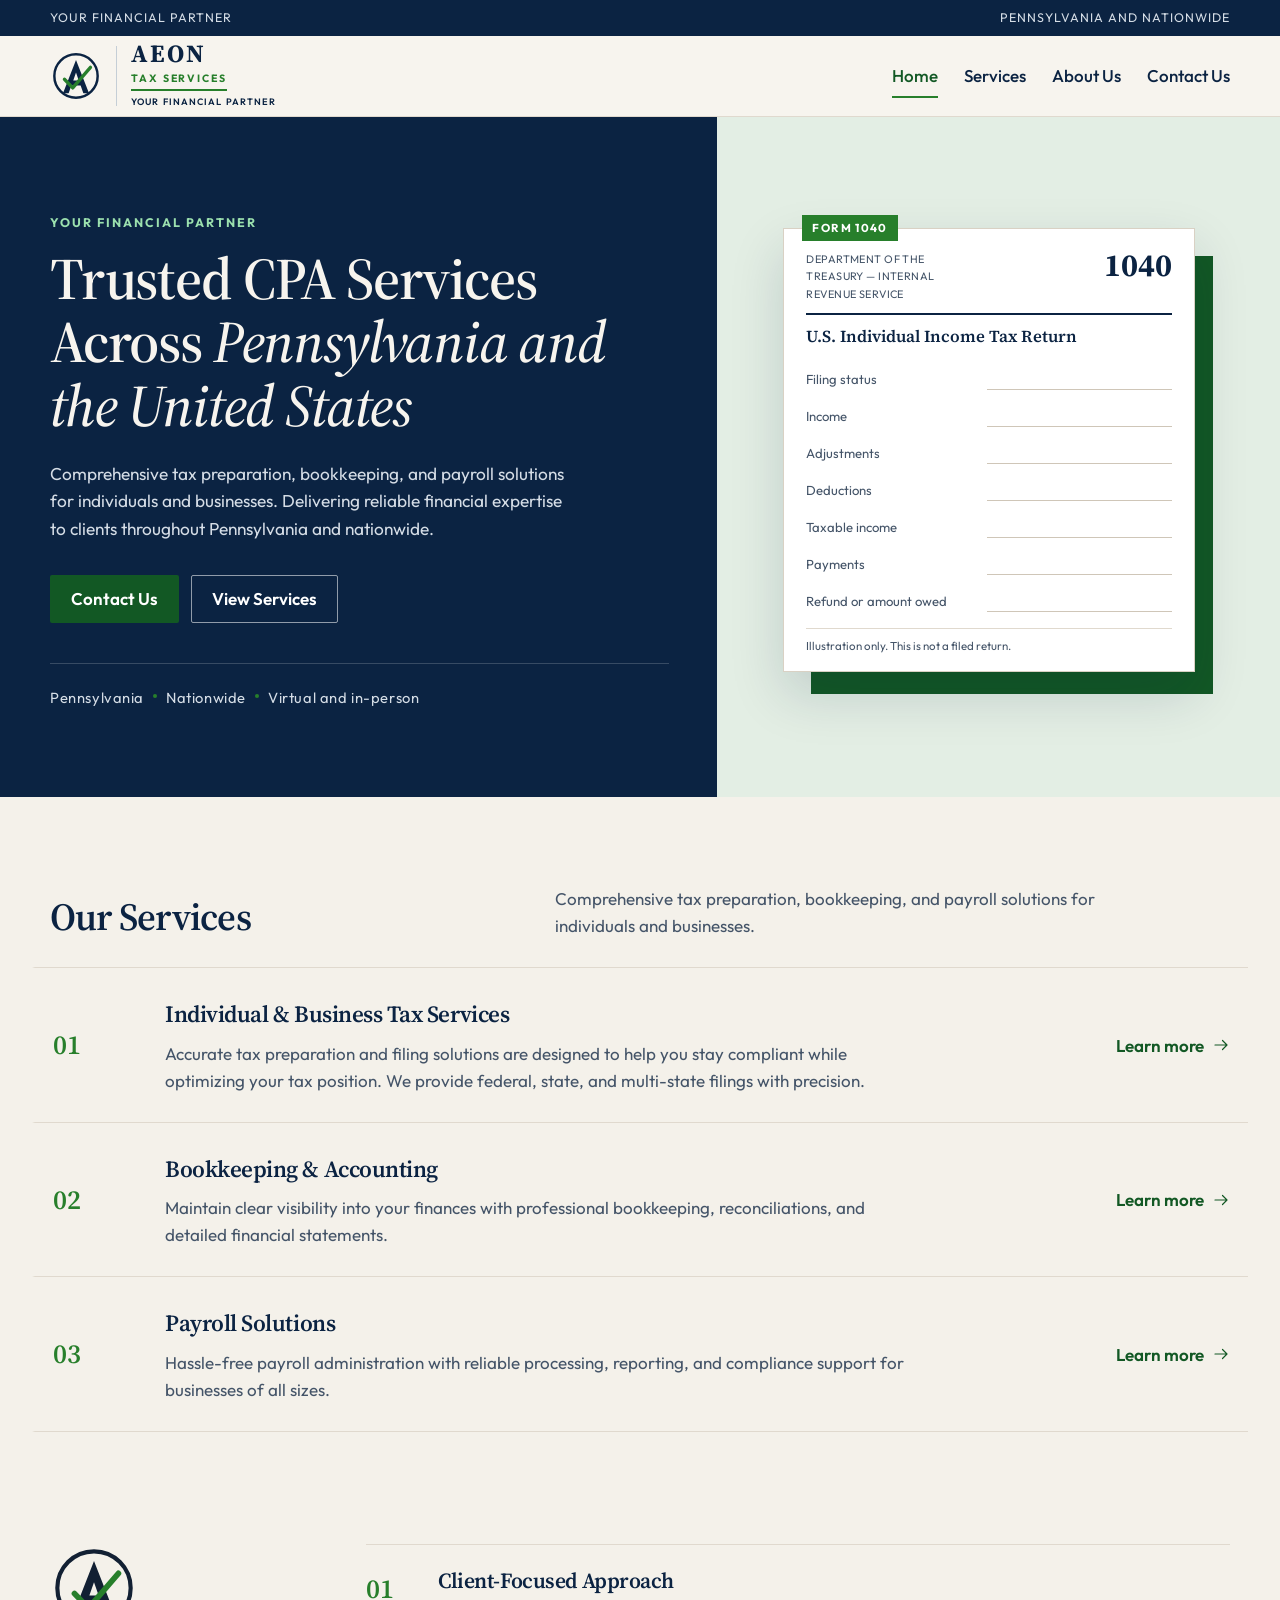
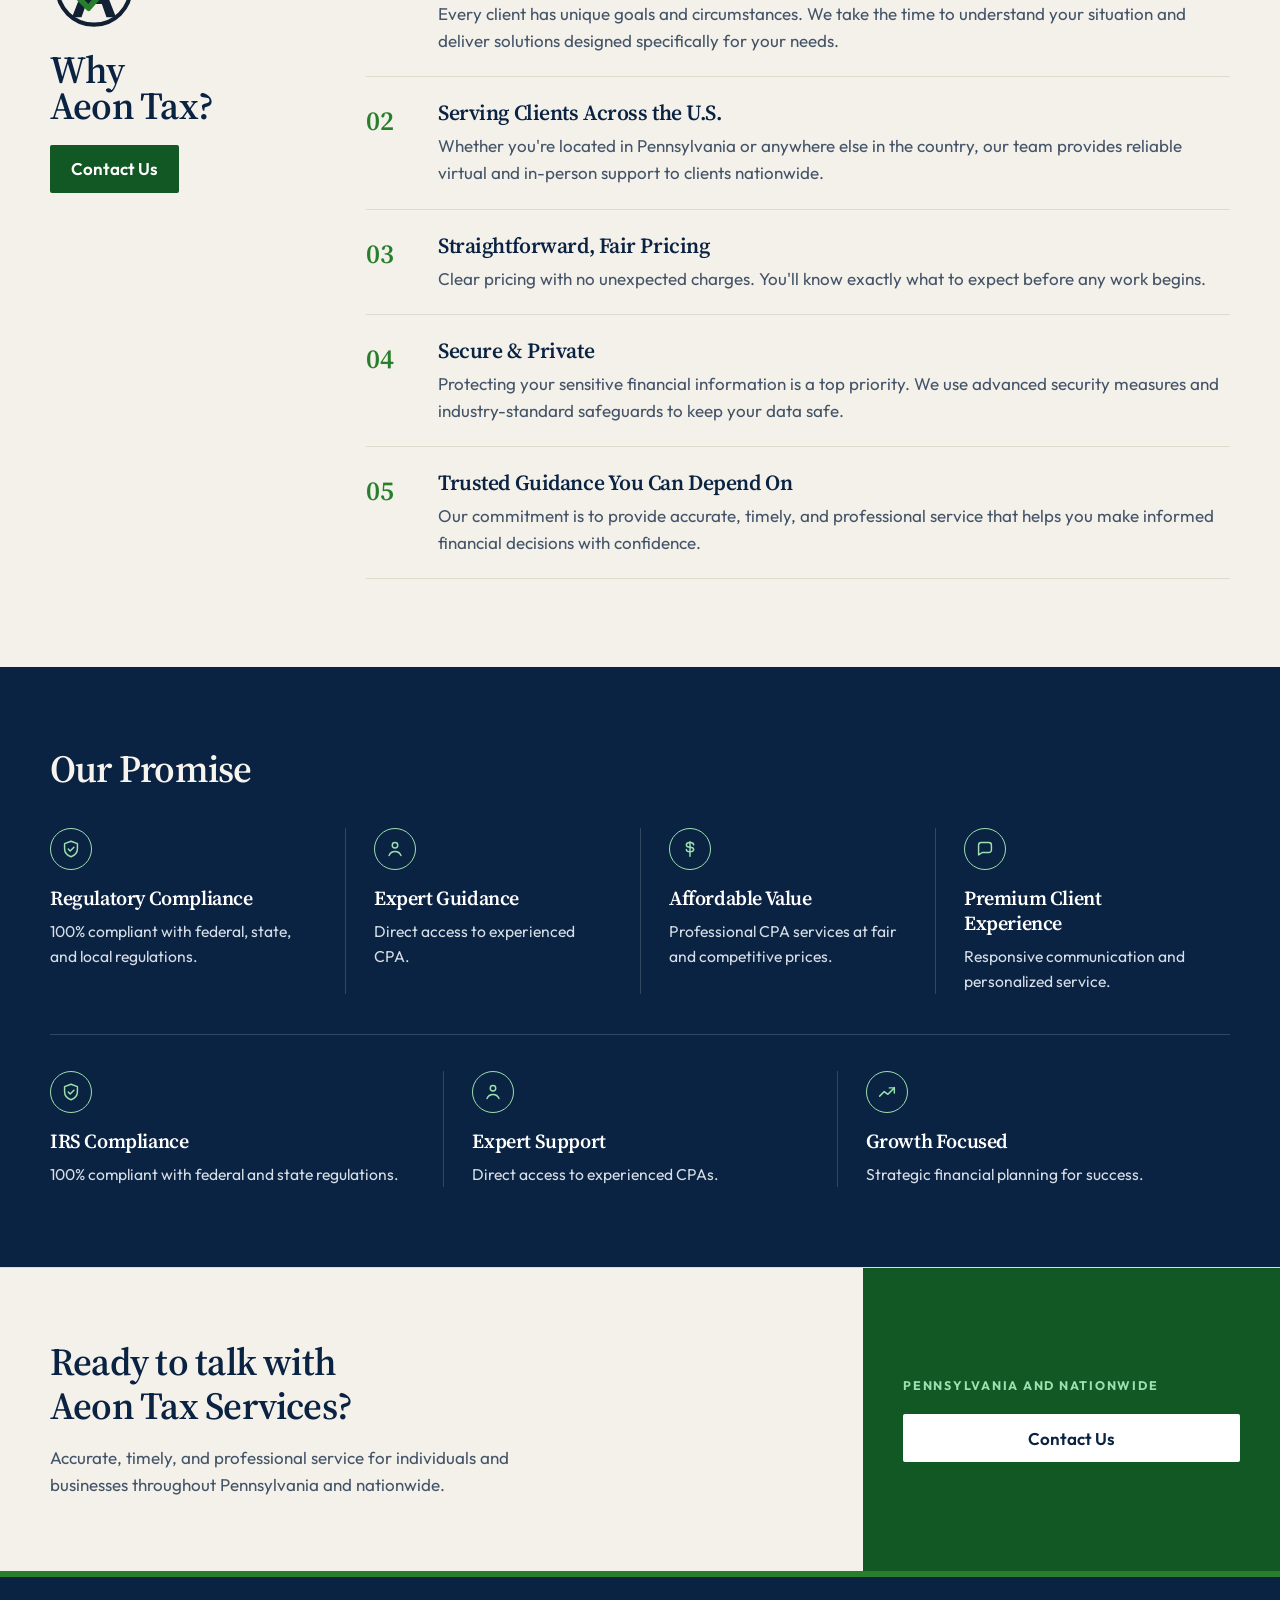
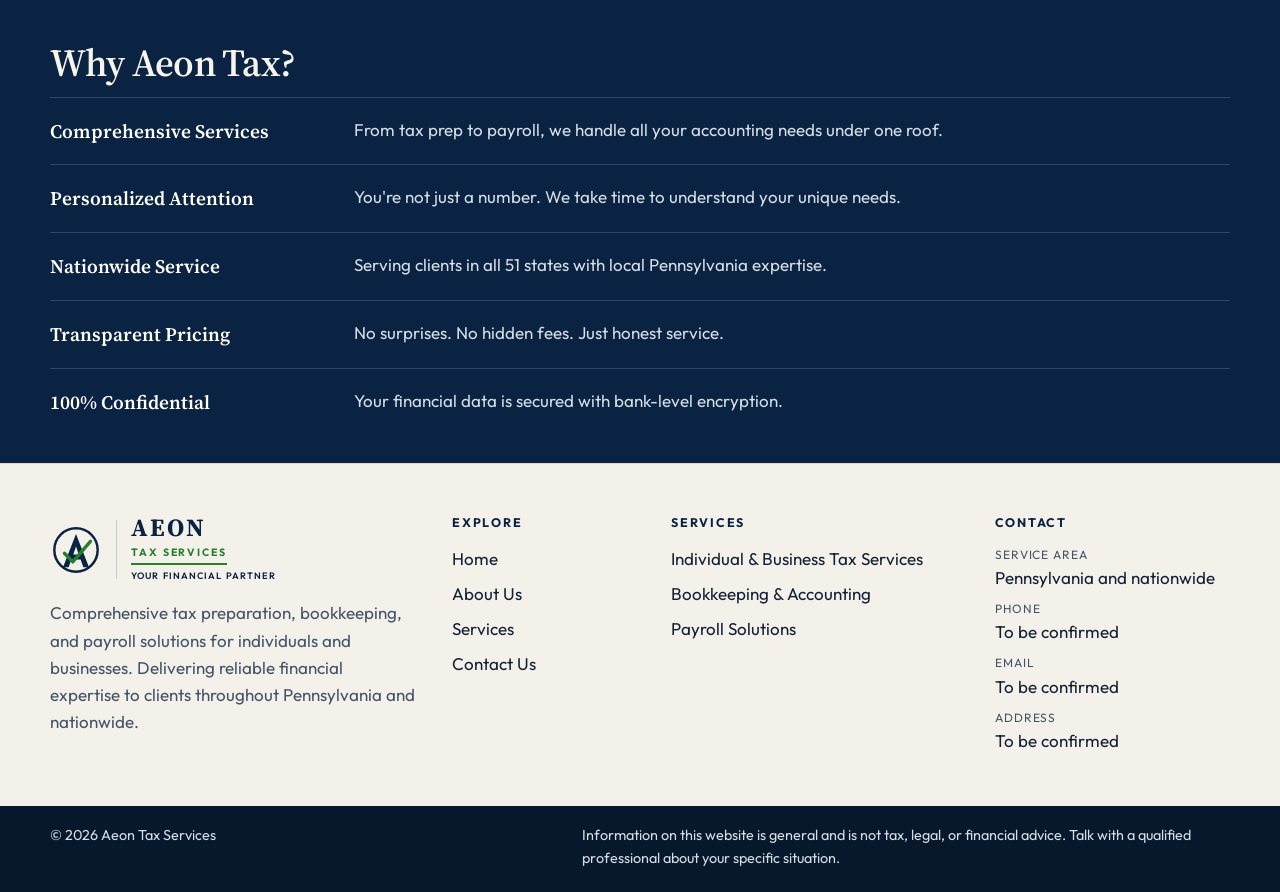
==== index.html @ 37633511 "Add initial website files for Aeon Tax Services, including HTML pages (index, about, contact, servic" ====
<!doctype html>
<html lang="en">
<head>
  <meta charset="UTF-8">
  <meta name="viewport" content="width=device-width, initial-scale=1.0">
  <meta name="description" content="Aeon Tax Services provides tax preparation, bookkeeping, and payroll solutions for individuals and businesses throughout Pennsylvania and nationwide.">
  <meta name="theme-color" content="#0B2342">
  <link rel="icon" href="assets/images/favicon.svg" type="image/svg+xml">
  <link rel="preconnect" href="https://fonts.googleapis.com">
  <link rel="preconnect" href="https://fonts.gstatic.com" crossorigin>
  <link href="https://fonts.googleapis.com/css2?family=Outfit:wght@400;500;600;700&family=Source+Serif+4:ital,opsz,wght@0,8..60,500;0,8..60,600;0,8..60,700;1,8..60,500;1,8..60,600&display=swap" rel="stylesheet">
  <link rel="stylesheet" href="assets/css/style.css">
  <title>Aeon Tax Services | Your Financial Partner</title>
</head>
<body>
<a class="skip" href="#content">Skip to content</a>
<div class="chrome">
  <div class="utility">
    <div class="wrap utility-inner">
      <span>Your Financial Partner</span>
      <span class="utility-right">Pennsylvania and nationwide</span>
    </div>
  </div>
  <header class="header-bar">
    <div class="wrap header-inner">
      <a class="logo" href="index.html" aria-label="Aeon Tax Services, home"><span class="logo-lockup" aria-hidden="true"><svg class="seal" width="52" height="52" viewBox="0 0 72 72" aria-hidden="true" focusable="false"><circle cx="36" cy="36" r="30" fill="none" stroke="currentColor" stroke-width="3.4"/><path fill="currentColor" fill-rule="evenodd" d="M36 14 54 60h-7.8L42.4 49H29.6L25.8 60H18L36 14Zm0 17.2-3.8 11h7.6L36 31.2Z"/><path d="M20 40.5 31.5 52.5 56 24" fill="none" stroke="#277F2B" stroke-width="4.6" stroke-linecap="round" stroke-linejoin="round"/></svg><span class="logo-divider"></span><span class="logo-words"><span class="logo-name">AEON</span><span class="logo-sub">Tax Services</span><span class="logo-tag">Your Financial Partner</span></span></span></a>
      <button type="button" class="menu-toggle" aria-expanded="false" aria-controls="site-nav">
        <span class="sr-only">Open menu</span>
        <span></span>
        <span></span>
        <span></span>
      </button>
      <nav id="site-nav" class="nav" aria-label="Primary">
        <a class="nav-link active" href="index.html" aria-current="page">Home</a>
        <a class="nav-link" href="services.html">Services</a>
        <a class="nav-link" href="about.html">About Us</a>
        <a class="nav-link" href="contact.html">Contact Us</a>
      </nav>
    </div>
  </header>
</div>
<main id="content">

<section class="hero">
  <div class="hero-copy">
    <p class="kicker">Your Financial Partner</p>
    <h1>Trusted CPA Services Across <em>Pennsylvania and the United States</em></h1>
    <p class="lede">Comprehensive tax preparation, bookkeeping, and payroll solutions for individuals and businesses. Delivering reliable financial expertise to clients throughout Pennsylvania and nationwide.</p>
    <div class="hero-actions">
      <a class="btn btn-green" href="contact.html">Contact Us</a>
      <a class="btn btn-ghost" href="services.html">View Services</a>
    </div>
    <ul class="hero-meta">
      <li>Pennsylvania</li>
      <li>Nationwide</li>
      <li>Virtual and in-person</li>
    </ul>
  </div>
  <div class="hero-visual">
    <figure class="return-figure" aria-label="Illustration of IRS Form 1040, U.S. Individual Income Tax Return">
  <div class="return-stage">
    <div class="return-offset" aria-hidden="true"></div>
    <div class="return-sheet">
      <div class="return-tab">Form 1040</div>
      <div class="return-head">
        <p>Department of the Treasury — Internal Revenue Service</p>
        <strong>1040</strong>
      </div>
      <h2>U.S. Individual Income Tax Return</h2>
      <ul>
        <li><span>Filing status</span><span class="return-rule"></span></li>
        <li><span>Income</span><span class="return-rule"></span></li>
        <li><span>Adjustments</span><span class="return-rule"></span></li>
        <li><span>Deductions</span><span class="return-rule"></span></li>
        <li><span>Taxable income</span><span class="return-rule"></span></li>
        <li><span>Payments</span><span class="return-rule"></span></li>
        <li><span>Refund or amount owed</span><span class="return-rule"></span></li>
      </ul>
      <figcaption>Illustration only. This is not a filed return.</figcaption>
    </div>
  </div>
</figure>
  </div>
</section>
<section class="section ledger-section" aria-labelledby="services-title">
  <div class="wrap">
    <div class="section-heading">
      <h2 id="services-title">Our Services</h2>
      <p>Comprehensive tax preparation, bookkeeping, and payroll solutions for individuals and businesses.</p>
    </div>
    <div class="ledger">
      <a class="ledger-row" href="services.html#tax">
        <span class="ledger-num">01</span>
        <span class="ledger-copy">
          <strong>Individual &amp; Business Tax Services</strong>
          <span>Accurate tax preparation and filing solutions are designed to help you stay compliant while optimizing your tax position. We provide federal, state, and multi-state filings with precision.</span>
        </span>
        <span class="link-arrow">Learn more <svg class="icon" viewBox="0 0 24 24" aria-hidden="true" focusable="false"><path d="M4 12h16M14 6l6 6-6 6" fill="none" stroke="currentColor" stroke-width="1.6" stroke-linecap="round" stroke-linejoin="round"/></svg></span>
      </a>
      <a class="ledger-row" href="services.html#bookkeeping">
        <span class="ledger-num">02</span>
        <span class="ledger-copy">
          <strong>Bookkeeping &amp; Accounting</strong>
          <span>Maintain clear visibility into your finances with professional bookkeeping, reconciliations, and detailed financial statements.</span>
        </span>
        <span class="link-arrow">Learn more <svg class="icon" viewBox="0 0 24 24" aria-hidden="true" focusable="false"><path d="M4 12h16M14 6l6 6-6 6" fill="none" stroke="currentColor" stroke-width="1.6" stroke-linecap="round" stroke-linejoin="round"/></svg></span>
      </a>
      <a class="ledger-row" href="services.html#payroll">
        <span class="ledger-num">03</span>
        <span class="ledger-copy">
          <strong>Payroll Solutions</strong>
          <span>Hassle-free payroll administration with reliable processing, reporting, and compliance support for businesses of all sizes.</span>
        </span>
        <span class="link-arrow">Learn more <svg class="icon" viewBox="0 0 24 24" aria-hidden="true" focusable="false"><path d="M4 12h16M14 6l6 6-6 6" fill="none" stroke="currentColor" stroke-width="1.6" stroke-linecap="round" stroke-linejoin="round"/></svg></span>
      </a>
    </div>
  </div>
</section>
<section class="section why-section" aria-labelledby="why-title">
  <div class="wrap why-layout">
    <div class="why-intro">
      <svg class="seal" width="88" height="88" viewBox="0 0 72 72" aria-hidden="true" focusable="false"><circle cx="36" cy="36" r="30" fill="none" stroke="currentColor" stroke-width="3.4"/><path fill="currentColor" fill-rule="evenodd" d="M36 14 54 60h-7.8L42.4 49H29.6L25.8 60H18L36 14Zm0 17.2-3.8 11h7.6L36 31.2Z"/><path d="M20 40.5 31.5 52.5 56 24" fill="none" stroke="#277F2B" stroke-width="4.6" stroke-linecap="round" stroke-linejoin="round"/></svg>
      <h2 id="why-title">Why<br>Aeon Tax?</h2>
      <a class="btn btn-green" href="contact.html">Contact Us</a>
    </div>
    <ol class="why-list">
      <li><span>01</span><div><h3>Client-Focused Approach</h3><p>Every client has unique goals and circumstances. We take the time to understand your situation and deliver solutions designed specifically for your needs.</p></div></li>
      <li><span>02</span><div><h3>Serving Clients Across the U.S.</h3><p>Whether you're located in Pennsylvania or anywhere else in the country, our team provides reliable virtual and in-person support to clients nationwide.</p></div></li>
      <li><span>03</span><div><h3>Straightforward, Fair Pricing</h3><p>Clear pricing with no unexpected charges. You'll know exactly what to expect before any work begins.</p></div></li>
      <li><span>04</span><div><h3>Secure &amp; Private</h3><p>Protecting your sensitive financial information is a top priority. We use advanced security measures and industry-standard safeguards to keep your data safe.</p></div></li>
      <li><span>05</span><div><h3>Trusted Guidance You Can Depend On</h3><p>Our commitment is to provide accurate, timely, and professional service that helps you make informed financial decisions with confidence.</p></div></li>
    </ol>
  </div>
</section>
<section class="promise-band" aria-labelledby="promise-title">
  <div class="wrap">
    <h2 id="promise-title">Our Promise</h2>
    <div class="promise-grid">
      <article><span class="promise-icon"><svg class="icon" viewBox="0 0 24 24" aria-hidden="true" focusable="false"><path d="M12 3.5 19 6.2v5.4c0 4.2-2.8 7.2-7 8.9-4.2-1.7-7-4.7-7-8.9V6.2L12 3.5Z" fill="none" stroke="currentColor" stroke-width="1.6" stroke-linecap="round" stroke-linejoin="round"/><path d="M9 12.1 11.1 14.2 15.2 10" fill="none" stroke="currentColor" stroke-width="1.6" stroke-linecap="round" stroke-linejoin="round"/></svg></span><h3>Regulatory Compliance</h3><p>100% compliant with federal, state, and local regulations.</p></article>
      <article><span class="promise-icon"><svg class="icon" viewBox="0 0 24 24" aria-hidden="true" focusable="false"><circle cx="12" cy="8" r="3" fill="none" stroke="currentColor" stroke-width="1.6" stroke-linecap="round" stroke-linejoin="round"/><path d="M5.5 19.2c1.2-3 3.4-4.4 6.5-4.4s5.3 1.4 6.5 4.4" fill="none" stroke="currentColor" stroke-width="1.6" stroke-linecap="round" stroke-linejoin="round"/></svg></span><h3>Expert Guidance</h3><p>Direct access to experienced CPA.</p></article>
      <article><span class="promise-icon"><svg class="icon" viewBox="0 0 24 24" aria-hidden="true" focusable="false"><path d="M12 4v16" fill="none" stroke="currentColor" stroke-width="1.6" stroke-linecap="round" stroke-linejoin="round"/><path d="M16 7.5c0-1.4-1.8-2.5-4-2.5s-4 1.1-4 2.5 1.8 2.4 4 2.5 4 1.1 4 2.5-1.8 2.5-4 2.5-4-1.1-4-2.5" fill="none" stroke="currentColor" stroke-width="1.6" stroke-linecap="round" stroke-linejoin="round"/></svg></span><h3>Affordable Value</h3><p>Professional CPA services at fair and competitive prices.</p></article>
      <article><span class="promise-icon"><svg class="icon" viewBox="0 0 24 24" aria-hidden="true" focusable="false"><path d="M5 16.5V7.8A2.8 2.8 0 0 1 7.8 5h8.4A2.8 2.8 0 0 1 19 7.8v5.2a2.8 2.8 0 0 1-2.8 2.8H9l-4 2.7Z" fill="none" stroke="currentColor" stroke-width="1.6" stroke-linecap="round" stroke-linejoin="round"/></svg></span><h3>Premium Client Experience</h3><p>Responsive communication and personalized service.</p></article>
    </div>
    <div class="promise-grid promise-grid-extra">
      <article><span class="promise-icon"><svg class="icon" viewBox="0 0 24 24" aria-hidden="true" focusable="false"><path d="M12 3.5 19 6.2v5.4c0 4.2-2.8 7.2-7 8.9-4.2-1.7-7-4.7-7-8.9V6.2L12 3.5Z" fill="none" stroke="currentColor" stroke-width="1.6" stroke-linecap="round" stroke-linejoin="round"/><path d="M9 12.1 11.1 14.2 15.2 10" fill="none" stroke="currentColor" stroke-width="1.6" stroke-linecap="round" stroke-linejoin="round"/></svg></span><h3>IRS Compliance</h3><p>100% compliant with federal and state regulations.</p></article>
      <article><span class="promise-icon"><svg class="icon" viewBox="0 0 24 24" aria-hidden="true" focusable="false"><circle cx="12" cy="8" r="3" fill="none" stroke="currentColor" stroke-width="1.6" stroke-linecap="round" stroke-linejoin="round"/><path d="M5.5 19.2c1.2-3 3.4-4.4 6.5-4.4s5.3 1.4 6.5 4.4" fill="none" stroke="currentColor" stroke-width="1.6" stroke-linecap="round" stroke-linejoin="round"/></svg></span><h3>Expert Support</h3><p>Direct access to experienced CPAs.</p></article>
      <article><span class="promise-icon"><svg class="icon" viewBox="0 0 24 24" aria-hidden="true" focusable="false"><path d="M4 16.5 9 11.5 13 14.5 20 7.5" fill="none" stroke="currentColor" stroke-width="1.6" stroke-linecap="round" stroke-linejoin="round"/><path d="M14.5 7.5H20V13" fill="none" stroke="currentColor" stroke-width="1.6" stroke-linecap="round" stroke-linejoin="round"/></svg></span><h3>Growth Focused</h3><p>Strategic financial planning for success.</p></article>
    </div>
  </div>
</section>
<section class="callout" aria-label="Ready to talk with Aeon Tax Services?">
  <div class="callout-copy">
    <h2>Ready to talk with Aeon Tax Services?</h2>
    <p>Accurate, timely, and professional service for individuals and businesses throughout Pennsylvania and nationwide.</p>
  </div>
  <div class="callout-action">
    <p>Pennsylvania and nationwide</p>
    <a class="btn btn-white" href="contact.html">Contact Us</a>
  </div>
</section>

</main>
<footer class="footer">
  <section class="standards" aria-labelledby="standards-title">
    <div class="wrap">
      <h2 id="standards-title">Why Aeon Tax?</h2>
      <ul>
        <li><strong>Comprehensive Services</strong><span>From tax prep to payroll, we handle all your accounting needs under one roof.</span></li>
        <li><strong>Personalized Attention</strong><span>You're not just a number. We take time to understand your unique needs.</span></li>
        <li><strong>Nationwide Service</strong><span>Serving clients in all 51 states with local Pennsylvania expertise.</span></li>
        <li><strong>Transparent Pricing</strong><span>No surprises. No hidden fees. Just honest service.</span></li>
        <li><strong>100% Confidential</strong><span>Your financial data is secured with bank-level encryption.</span></li>
      </ul>
    </div>
  </section>
  <div class="footer-main">
    <div class="wrap footer-grid">
      <div class="footer-brand">
        <a class="logo" href="index.html" aria-label="Aeon Tax Services, home"><span class="logo-lockup" aria-hidden="true"><svg class="seal" width="52" height="52" viewBox="0 0 72 72" aria-hidden="true" focusable="false"><circle cx="36" cy="36" r="30" fill="none" stroke="currentColor" stroke-width="3.4"/><path fill="currentColor" fill-rule="evenodd" d="M36 14 54 60h-7.8L42.4 49H29.6L25.8 60H18L36 14Zm0 17.2-3.8 11h7.6L36 31.2Z"/><path d="M20 40.5 31.5 52.5 56 24" fill="none" stroke="#277F2B" stroke-width="4.6" stroke-linecap="round" stroke-linejoin="round"/></svg><span class="logo-divider"></span><span class="logo-words"><span class="logo-name">AEON</span><span class="logo-sub">Tax Services</span><span class="logo-tag">Your Financial Partner</span></span></span></a>
        <p>Comprehensive tax preparation, bookkeeping, and payroll solutions for individuals and businesses. Delivering reliable financial expertise to clients throughout Pennsylvania and nationwide.</p>
      </div>
      <div>
        <h2>Explore</h2>
        <ul>
          <li><a href="index.html">Home</a></li>
          <li><a href="about.html">About Us</a></li>
          <li><a href="services.html">Services</a></li>
          <li><a href="contact.html">Contact Us</a></li>
        </ul>
      </div>
      <div>
        <h2>Services</h2>
        <ul>
          <li><a href="services.html#tax">Individual &amp; Business Tax Services</a></li>
          <li><a href="services.html#bookkeeping">Bookkeeping &amp; Accounting</a></li>
          <li><a href="services.html#payroll">Payroll Solutions</a></li>
        </ul>
      </div>
      <div>
        <h2>Contact</h2>
        <ul class="contact-facts">
          <li><span>Service area</span>Pennsylvania and nationwide</li>
          <li><span>Phone</span>To be confirmed</li>
          <li><span>Email</span>To be confirmed</li>
          <li><span>Address</span>To be confirmed</li>
        </ul>
      </div>
    </div>
  </div>
  <div class="legal">
    <div class="wrap legal-inner">
      <p>© 2026 Aeon Tax Services</p>
      <p>Information on this website is general and is not tax, legal, or financial advice. Talk with a qualified professional about your specific situation.</p>
    </div>
  </div>
</footer>
<script src="assets/js/main.js"></script>
</body>
</html>
---- assets/css/style.css ----
:root {
  --color-primary: #0b2342;
  --color-primary-deep: #07182c;
  --color-secondary: #277f2b;
  --color-accent: #9be0ae;
  --color-background: #f4f1ea;
  --color-surface: #ffffff;
  --color-text: #122033;
  --color-muted: #445468;
  --color-border: #e0d9ce;
  --color-cta: #125824;
  --color-cta-hover: #0c4a1c;
  --color-danger: #8e2e2e;
  --color-mist: #d5dde6;
  --color-green-soft: #e7f3e6;
  --color-sage: #e3eee4;
  --serif: "Source Serif 4", Georgia, "Times New Roman", serif;
  --sans: "Outfit", "Segoe UI", sans-serif;
  --wrap: 1180px;
  --chrome-height: 116px;
}

*,
*::before,
*::after {
  box-sizing: border-box;
}

html {
  scroll-behavior: smooth;
}

body {
  margin: 0;
  font-family: var(--sans);
  font-size: 1.0625rem;
  line-height: 1.6;
  color: var(--color-text);
  background: var(--color-background);
  text-rendering: optimizeLegibility;
  overflow-x: clip;
}

body.nav-open {
  overflow: hidden;
}

h1,
h2,
h3,
p,
ul,
ol,
dl,
figure {
  margin: 0;
}

ul,
ol {
  padding: 0;
  list-style: none;
}

a {
  color: inherit;
}

button,
input,
textarea,
select {
  font: inherit;
  color: inherit;
}

img,
svg {
  display: block;
}

::selection {
  background: #d7ecd4;
  color: var(--color-primary);
}

:focus-visible {
  outline: 2px solid var(--color-cta);
  outline-offset: 3px;
}

.on-dark :focus-visible,
.hero :focus-visible,
.masthead :focus-visible,
.promise-band :focus-visible,
.audience :focus-visible,
.contact-panel :focus-visible,
.standards :focus-visible {
  outline-color: var(--color-accent);
}

.sr-only {
  position: absolute;
  width: 1px;
  height: 1px;
  padding: 0;
  margin: -1px;
  overflow: hidden;
  clip: rect(0, 0, 0, 0);
  white-space: nowrap;
  border: 0;
}

.skip {
  position: absolute;
  left: 16px;
  top: -48px;
  z-index: 80;
  background: var(--color-surface);
  color: var(--color-primary);
  padding: 10px 14px;
  text-decoration: none;
}

.skip:focus {
  top: 12px;
}

.wrap {
  width: min(var(--wrap), calc(100% - 40px));
  margin-inline: auto;
}

h1,
h2,
h3,
.logo-name {
  font-family: var(--serif);
  font-weight: 600;
  color: var(--color-primary);
  letter-spacing: -0.02em;
}

h1 {
  font-size: clamp(2.4rem, 4.6vw, 4.35rem);
  line-height: 1.08;
}

h1 em {
  font-style: italic;
  font-weight: 500;
}

h2 {
  font-size: clamp(2rem, 3vw, 2.75rem);
  line-height: 1.15;
}

h3 {
  font-size: 1.35rem;
  line-height: 1.25;
}

.kicker {
  margin-bottom: 14px;
  color: var(--color-secondary);
  font-size: 0.78rem;
  font-weight: 700;
  letter-spacing: 0.16em;
  text-transform: uppercase;
}

.lede {
  max-width: 62ch;
  color: var(--color-muted);
  font-size: 1.08rem;
}

.btn {
  display: inline-flex;
  align-items: center;
  justify-content: center;
  min-height: 48px;
  padding: 0 20px;
  border: 1px solid transparent;
  border-radius: 2px;
  font-weight: 600;
  text-decoration: none;
  cursor: pointer;
  transition: background-color 0.15s ease, border-color 0.15s ease, color 0.15s ease;
}

.btn-green {
  background: var(--color-cta);
  color: #fff;
}

.btn-green:hover {
  background: var(--color-cta-hover);
}

.btn-ghost {
  background: transparent;
  color: #fff;
  border-color: rgba(255, 255, 255, 0.55);
}

.btn-ghost:hover {
  background: rgba(255, 255, 255, 0.08);
}

.btn-white {
  background: #fff;
  color: var(--color-primary);
}

.btn-white:hover {
  background: var(--color-background);
}

.link-arrow {
  display: inline-flex;
  align-items: center;
  gap: 8px;
  color: var(--color-cta);
  font-weight: 600;
  text-decoration: none;
}

.link-arrow .icon {
  width: 18px;
  height: 18px;
}

.link-arrow.light {
  color: #fff;
}

.icon {
  width: 22px;
  height: 22px;
}

.section {
  padding: 88px 0;
}

.section-heading {
  display: grid;
  grid-template-columns: minmax(220px, 0.7fr) minmax(240px, 1fr);
  gap: 32px;
  align-items: end;
  margin-bottom: 28px;
}

.section-heading p {
  color: var(--color-muted);
  max-width: 52ch;
}

.logo {
  text-decoration: none;
  color: var(--color-primary);
}

.logo-lockup {
  display: flex;
  align-items: center;
  gap: 12px;
}

.logo-divider {
  width: 1px;
  align-self: stretch;
  background: #c5ced6;
  margin: 4px 2px;
}

.logo-words {
  display: flex;
  flex-direction: column;
  min-width: 0;
}

.logo-name {
  font-size: 1.55rem;
  line-height: 0.9;
  letter-spacing: 0.08em;
  font-weight: 700;
}

.logo-sub {
  width: fit-content;
  margin-top: 5px;
  padding-bottom: 2px;
  border-bottom: 2px solid var(--color-secondary);
  color: var(--color-secondary);
  font-size: 0.66rem;
  font-weight: 700;
  letter-spacing: 0.18em;
  text-transform: uppercase;
}

.logo-tag {
  margin-top: 4px;
  color: var(--color-primary);
  font-size: 0.58rem;
  font-weight: 600;
  letter-spacing: 0.12em;
  text-transform: uppercase;
}

.chrome {
  position: sticky;
  top: 0;
  z-index: 40;
}

.utility {
  background: var(--color-primary);
  color: var(--color-mist);
  font-size: 0.78rem;
  letter-spacing: 0.08em;
  text-transform: uppercase;
}

.utility-inner {
  display: flex;
  justify-content: space-between;
  gap: 16px;
  min-height: 36px;
  align-items: center;
}

.header-bar {
  background: #f7f4ee;
  border-bottom: 1px solid var(--color-border);
}

.header-inner {
  display: flex;
  align-items: center;
  justify-content: space-between;
  min-height: 80px;
  gap: 20px;
}

.nav {
  display: flex;
  align-items: center;
  gap: 26px;
}

.nav-link {
  color: var(--color-primary);
  text-decoration: none;
  font-weight: 500;
  padding: 8px 0;
}

.nav-link.active {
  color: var(--color-cta);
  box-shadow: inset 0 -2px 0 var(--color-secondary);
}

.nav-link:hover {
  color: var(--color-cta);
}

.menu-toggle {
  display: none;
  width: 46px;
  height: 46px;
  border: 1px solid var(--color-border);
  background: transparent;
  padding: 0;
  position: relative;
  cursor: pointer;
}

.menu-toggle span:not(.sr-only) {
  position: absolute;
  left: 12px;
  right: 12px;
  height: 2px;
  background: var(--color-primary);
  transition: transform 0.15s ease, top 0.15s ease, opacity 0.15s ease;
}

.menu-toggle span:nth-child(2) { top: 16px; }
.menu-toggle span:nth-child(3) { top: 22px; }
.menu-toggle span:nth-child(4) { top: 28px; }

.menu-toggle.is-open span:nth-child(2) {
  top: 22px;
  transform: rotate(45deg);
}

.menu-toggle.is-open span:nth-child(3) {
  opacity: 0;
}

.menu-toggle.is-open span:nth-child(4) {
  top: 22px;
  transform: rotate(-45deg);
}

.hero {
  display: grid;
  grid-template-columns: 1.12fr 0.88fr;
  min-height: 680px;
  background: var(--color-primary);
  min-width: 0;
}

.hero-copy,
.callout-copy,
.wrap,
.section-heading,
.return-figure {
  min-width: 0;
}

.hero-copy {
  display: flex;
  flex-direction: column;
  justify-content: center;
  padding: 72px 48px 64px max(20px, calc((100vw - var(--wrap)) / 2));
  color: #fff;
}

.hero-copy .kicker {
  color: var(--color-accent);
}

.hero-copy h1 {
  color: #f7f4ee;
  max-width: 11em;
}

.hero-copy .lede {
  margin-top: 22px;
  color: var(--color-mist);
  max-width: 48ch;
}

.hero-actions {
  display: flex;
  flex-wrap: wrap;
  gap: 12px;
  margin-top: 32px;
}

.hero-meta {
  display: flex;
  flex-wrap: wrap;
  gap: 10px 22px;
  margin-top: 40px;
  padding-top: 22px;
  border-top: 1px solid rgba(255, 255, 255, 0.18);
  color: var(--color-mist);
  font-size: 0.92rem;
  letter-spacing: 0.04em;
}

.hero-meta li {
  position: relative;
}

.hero-meta li + li::before {
  content: "";
  position: absolute;
  left: -13px;
  top: 0.55em;
  width: 4px;
  height: 4px;
  border-radius: 50%;
  background: var(--color-secondary);
}

.hero-visual {
  background: var(--color-sage);
  display: grid;
  place-items: center;
  padding: 48px 36px;
  overflow: hidden;
}

.return-figure {
  width: min(100%, 430px);
}

.return-stage {
  position: relative;
  padding: 8px 18px 22px 0;
}

.return-offset {
  position: absolute;
  z-index: 0;
  inset: 36px 0 0 28px;
  background: var(--color-cta);
}

.return-sheet {
  position: relative;
  z-index: 1;
  background: var(--color-surface);
  border: 1px solid #d9d1c4;
  box-shadow: 0 22px 50px rgba(11, 35, 66, 0.16);
  padding: 22px 22px 16px;
}

.return-tab {
  position: absolute;
  top: -14px;
  left: 18px;
  background: var(--color-secondary);
  color: #fff;
  font-size: 0.72rem;
  font-weight: 700;
  letter-spacing: 0.12em;
  text-transform: uppercase;
  padding: 4px 10px;
}

.return-head {
  display: flex;
  justify-content: space-between;
  gap: 12px;
  align-items: flex-start;
  padding-bottom: 10px;
  border-bottom: 2px solid var(--color-primary);
}

.return-head p {
  max-width: 24ch;
  font-size: 0.68rem;
  letter-spacing: 0.04em;
  text-transform: uppercase;
  color: var(--color-muted);
}

.return-head strong {
  font-family: var(--serif);
  font-size: 2rem;
  line-height: 0.9;
  color: var(--color-primary);
}

.return-sheet h2 {
  margin: 12px 0 14px;
  font-size: 1.05rem;
  letter-spacing: 0;
}

.return-sheet li {
  display: grid;
  grid-template-columns: 1fr 1.1fr;
  gap: 12px;
  align-items: end;
  padding: 8px 0;
  font-size: 0.82rem;
  color: var(--color-muted);
}

.return-rule {
  height: 1px;
  background: #cfc6b8;
}

.return-sheet figcaption {
  margin-top: 8px;
  padding-top: 8px;
  border-top: 1px solid var(--color-border);
  font-size: 0.72rem;
  color: var(--color-muted);
}

.ledger-row {
  display: grid;
  grid-template-columns: 88px 1fr auto;
  gap: 24px;
  align-items: center;
  padding: 28px 18px;
  margin: 0 -18px;
  border-top: 1px solid var(--color-border);
  border-left: 3px solid transparent;
  text-decoration: none;
  color: inherit;
}

.ledger-row:last-child {
  border-bottom: 1px solid var(--color-border);
}

.ledger-row:hover {
  background: var(--color-surface);
  border-left-color: var(--color-secondary);
}

.ledger-num,
.service-num,
.why-list span,
.why-rows span {
  font-family: var(--serif);
  color: var(--color-secondary);
  font-size: 1.7rem;
  font-weight: 600;
  letter-spacing: 0;
}

.ledger-copy {
  display: flex;
  flex-direction: column;
  gap: 6px;
}

.ledger-copy strong {
  font-family: var(--serif);
  font-size: 1.45rem;
  font-weight: 600;
  color: var(--color-primary);
  letter-spacing: -0.02em;
}

.ledger-copy span {
  color: var(--color-muted);
  max-width: 68ch;
}

.why-section {
  padding-top: 24px;
}

.why-layout {
  display: grid;
  grid-template-columns: 260px 1fr;
  gap: 56px;
  align-items: start;
}

.why-intro {
  position: sticky;
  top: calc(var(--chrome-height) + 24px);
  display: flex;
  flex-direction: column;
  align-items: flex-start;
  gap: 20px;
}

.why-intro h2 {
  font-size: clamp(2.4rem, 3vw, 3.1rem);
  line-height: 0.95;
}

.why-list li {
  display: grid;
  grid-template-columns: 56px 1fr;
  gap: 16px;
  padding: 22px 0;
  border-top: 1px solid var(--color-border);
}

.why-list li:last-child {
  border-bottom: 1px solid var(--color-border);
}

.why-list h3,
.why-rows h3 {
  margin-bottom: 6px;
}

.why-list p,
.why-rows p {
  color: var(--color-muted);
}

.promise-band {
  background: var(--color-primary);
  color: #fff;
  padding: 80px 0;
}

.promise-band h2 {
  color: #f7f4ee;
  margin-bottom: 36px;
}

.promise-grid {
  display: grid;
  grid-template-columns: repeat(4, 1fr);
}

.promise-grid article {
  padding: 0 28px;
  border-left: 1px solid rgba(255, 255, 255, 0.16);
}

.promise-grid article:first-child {
  padding-left: 0;
  border-left: 0;
}

.promise-grid-extra {
  grid-template-columns: repeat(3, 1fr);
  margin-top: 40px;
  padding-top: 36px;
  border-top: 1px solid rgba(255, 255, 255, 0.16);
}

.promise-icon,
.plain-icon {
  width: 42px;
  height: 42px;
  border-radius: 50%;
  display: grid;
  place-items: center;
  margin-bottom: 16px;
}

.promise-icon {
  border: 1px solid var(--color-accent);
  color: var(--color-accent);
}

.promise-grid h3 {
  color: #fff;
  font-size: 1.25rem;
  margin-bottom: 8px;
}

.promise-grid p {
  color: var(--color-mist);
  font-size: 0.98rem;
}

.callout {
  display: grid;
  grid-template-columns: 1.45fr 0.7fr;
  background: var(--color-background);
  color: var(--color-text);
  border-top: 1px solid var(--color-border);
}

.callout-copy {
  padding: 72px 48px 72px max(20px, calc((100vw - var(--wrap)) / 2));
}

.callout-copy h2 {
  color: var(--color-primary);
  max-width: 16ch;
}

.callout-copy p {
  margin-top: 16px;
  max-width: 48ch;
  color: var(--color-muted);
}

.callout-action {
  background: var(--color-cta);
  display: flex;
  flex-direction: column;
  justify-content: center;
  gap: 18px;
  padding: 40px;
}

.callout-action p {
  color: var(--color-accent);
  font-size: 0.78rem;
  font-weight: 700;
  letter-spacing: 0.14em;
  text-transform: uppercase;
}

.masthead {
  background: var(--color-primary);
  color: #fff;
  padding: 72px 0 64px;
  border-bottom: 6px solid var(--color-secondary);
}

.masthead h1,
.masthead .kicker {
  color: #f7f4ee;
}

.masthead .kicker {
  color: var(--color-accent);
}

.masthead .lede {
  margin-top: 18px;
  color: var(--color-mist);
}

.service-index {
  background: #f7f4ee;
  border-bottom: 1px solid var(--color-border);
}

.service-index-grid {
  display: grid;
  grid-template-columns: repeat(3, 1fr);
}

.service-index a {
  display: block;
  padding: 22px 18px;
  text-decoration: none;
  color: var(--color-primary);
  font-weight: 600;
  border-left: 1px solid var(--color-border);
}

.service-index a:first-child {
  border-left: 0;
  padding-left: 0;
}

.service-index a span {
  display: block;
  margin-bottom: 4px;
  color: var(--color-secondary);
  font-family: var(--serif);
  font-size: 0.95rem;
}

.service-index a:hover {
  color: var(--color-cta);
}

.service-list {
  padding-bottom: 20px;
}

.service-block {
  display: grid;
  grid-template-columns: 88px 1.35fr 0.8fr;
  gap: 28px;
  align-items: start;
  padding: 64px 0;
  border-bottom: 1px solid var(--color-border);
  scroll-margin-top: calc(var(--chrome-height) + 16px);
}

.service-block.flip .service-copy {
  order: 2;
}

.service-block.flip .service-points {
  order: 1;
}

.service-copy h2 {
  margin-bottom: 12px;
}

.service-copy p {
  color: var(--color-muted);
  margin-bottom: 18px;
  max-width: 58ch;
}

.service-points {
  background: var(--color-green-soft);
  border-top: 3px solid var(--color-secondary);
  padding: 8px 22px;
}

.service-points li {
  display: flex;
  align-items: center;
  gap: 10px;
  padding: 14px 0;
  border-bottom: 1px solid rgba(11, 35, 66, 0.08);
  font-weight: 600;
  color: var(--color-primary);
}

.service-points li:last-child {
  border-bottom: 0;
}

.service-points .icon {
  color: var(--color-cta);
  flex: none;
}

.promise-plain {
  display: grid;
  grid-template-columns: 1fr 1fr;
  background: var(--color-surface);
  border-top: 1px solid var(--color-border);
  border-left: 1px solid var(--color-border);
}

.promise-plain article {
  padding: 28px;
  border-right: 1px solid var(--color-border);
  border-bottom: 1px solid var(--color-border);
}

.plain-icon {
  border: 1px solid var(--color-secondary);
  color: var(--color-cta);
}

.promise-plain h3 {
  margin-bottom: 8px;
}

.promise-plain p {
  color: var(--color-muted);
}

.who {
  padding-bottom: 88px;
}

.audiences {
  display: grid;
  grid-template-columns: 1fr 1fr;
}

.audience {
  min-height: 280px;
  padding: 56px 48px;
  color: #fff;
  display: flex;
  flex-direction: column;
  align-items: flex-start;
  gap: 16px;
}

.audience h3 {
  color: #fff;
  font-size: clamp(2rem, 3vw, 2.6rem);
}

.audience p {
  max-width: 42ch;
  color: var(--color-mist);
}

.audience-individuals {
  background: var(--color-primary);
  padding-left: max(20px, calc((100vw - var(--wrap)) / 2));
}

.audience-businesses {
  background: var(--color-cta);
  padding-right: max(20px, calc((100vw - var(--wrap)) / 2));
}

.audience-businesses p {
  color: #e7f6e4;
}

.why-rows li {
  display: grid;
  grid-template-columns: 64px minmax(180px, 280px) 1fr;
  gap: 20px;
  align-items: baseline;
  padding: 22px 0;
  border-top: 1px solid var(--color-border);
}

.why-rows li:last-child {
  border-bottom: 1px solid var(--color-border);
}

.contact-section h2 {
  margin-bottom: 10px;
}

.contact-intro {
  color: var(--color-muted);
  max-width: 52ch;
  margin-bottom: 28px;
}

.contact-layout {
  display: grid;
  grid-template-columns: 1.2fr 0.8fr;
  gap: 40px;
  align-items: stretch;
}

.form-notice {
  margin-bottom: 22px;
  padding-left: 14px;
  border-left: 3px solid var(--color-secondary);
  color: var(--color-muted);
}

.form-grid {
  display: grid;
  grid-template-columns: 1fr 1fr;
  gap: 8px 28px;
}

.field {
  margin-bottom: 16px;
}

.field label {
  display: block;
  margin-bottom: 4px;
  font-size: 0.82rem;
  font-weight: 600;
  letter-spacing: 0.04em;
  text-transform: uppercase;
  color: var(--color-primary);
}

.field input,
.field textarea,
.field select {
  width: 100%;
  border: 0;
  border-bottom: 1.5px solid #c9c1b4;
  border-radius: 0;
  background: transparent;
  padding: 12px 0;
}

.field textarea {
  resize: vertical;
  min-height: 140px;
  background: rgba(255, 255, 255, 0.72);
  padding: 12px;
  border: 1px solid #c9c1b4;
}

.field select {
  appearance: none;
  background-image: linear-gradient(45deg, transparent 50%, var(--color-primary) 50%),
    linear-gradient(135deg, var(--color-primary) 50%, transparent 50%);
  background-position: calc(100% - 10px) 55%, calc(100% - 4px) 55%;
  background-size: 6px 6px, 6px 6px;
  background-repeat: no-repeat;
}

.field input:focus,
.field textarea:focus,
.field select:focus {
  outline: none;
  border-bottom-color: var(--color-secondary);
}

.field input[aria-invalid="true"],
.field textarea[aria-invalid="true"],
.field select[aria-invalid="true"] {
  border-bottom-color: var(--color-danger);
}

.field-error {
  margin-top: 6px;
  color: var(--color-danger);
  font-size: 0.88rem;
}

.form-success {
  background: var(--color-surface);
  border-top: 3px solid var(--color-secondary);
  padding: 28px;
}

.form-success h3 {
  margin-bottom: 8px;
}

.form-success p {
  color: var(--color-muted);
  margin-bottom: 18px;
}

.contact-panel {
  background: var(--color-primary);
  color: #fff;
  padding: 36px 32px;
  display: flex;
  flex-direction: column;
}

.contact-panel dl {
  display: flex;
  flex-direction: column;
}

.contact-panel div {
  padding: 16px 0;
  border-bottom: 1px solid rgba(255, 255, 255, 0.14);
}

.contact-panel div:first-child {
  padding-top: 0;
}

.contact-panel dt {
  color: var(--color-accent);
  font-size: 0.75rem;
  font-weight: 700;
  letter-spacing: 0.12em;
  text-transform: uppercase;
  margin-bottom: 4px;
}

.contact-panel dd {
  margin: 0;
  font-family: var(--serif);
  font-size: 1.35rem;
}

.contact-panel > p {
  margin-top: auto;
  padding-top: 20px;
  color: var(--color-mist);
  font-size: 0.95rem;
}

.standards {
  background: var(--color-primary);
  color: #fff;
  padding: 64px 0 28px;
  border-top: 6px solid var(--color-secondary);
}

.standards h2 {
  color: #f7f4ee;
  margin-bottom: 12px;
}

.standards li {
  display: grid;
  grid-template-columns: minmax(180px, 280px) 1fr;
  gap: 24px;
  padding: 18px 0;
  border-top: 1px solid rgba(255, 255, 255, 0.16);
}

.standards strong {
  font-family: var(--serif);
  font-size: 1.2rem;
  font-weight: 600;
}

.standards span {
  color: var(--color-mist);
}

.footer-main {
  background: var(--color-background);
  border-top: 1px solid var(--color-border);
}

.footer-grid {
  display: grid;
  grid-template-columns: 1.4fr 0.7fr 1.1fr 0.9fr;
  gap: 36px;
  padding: 52px 0;
}

.footer-brand p {
  margin-top: 16px;
  color: var(--color-muted);
  max-width: 36ch;
}

.footer-main h2 {
  font-family: var(--sans);
  font-size: 0.78rem;
  font-weight: 700;
  letter-spacing: 0.14em;
  text-transform: uppercase;
  margin-bottom: 14px;
}

.footer-main li + li {
  margin-top: 8px;
}

.footer-main a {
  text-decoration: none;
}

.footer-main a:hover {
  color: var(--color-cta);
}

.contact-facts span {
  display: block;
  font-size: 0.75rem;
  letter-spacing: 0.08em;
  text-transform: uppercase;
  color: var(--color-muted);
}

.legal {
  background: var(--color-primary-deep);
  color: var(--color-mist);
  padding: 18px 0 22px;
  font-size: 0.9rem;
}

.legal-inner {
  display: flex;
  justify-content: space-between;
  gap: 24px;
}

.legal p:last-child {
  max-width: 72ch;
}

@media (max-width: 980px) {
  .hero,
  .callout,
  .contact-layout,
  .why-layout,
  .audiences,
  .promise-grid,
  .promise-grid-extra,
  .footer-grid,
  .section-heading,
  .service-index-grid {
    grid-template-columns: 1fr;
  }

  .hero-copy,
  .callout-copy,
  .audience-individuals,
  .audience-businesses {
    padding-left: 20px;
    padding-right: 20px;
  }

  .hero-copy h1 {
    max-width: none;
  }

  .promise-grid article,
  .promise-grid article:first-child,
  .promise-grid-extra article,
  .promise-grid-extra article:first-child {
    border-left: 0;
    padding: 22px 0;
    border-top: 1px solid rgba(255, 255, 255, 0.16);
  }

  .promise-grid-extra {
    margin-top: 8px;
    padding-top: 0;
    border-top: 0;
  }

  .service-index a,
  .service-index a:first-child {
    border-left: 0;
    border-top: 1px solid var(--color-border);
    padding-left: 0;
  }

  .why-intro {
    position: static;
  }

  .why-rows li,
  .standards li {
    grid-template-columns: 1fr;
    gap: 6px;
  }

  .footer-grid,
  .legal-inner {
    display: grid;
    grid-template-columns: 1fr;
  }

  .service-block,
  .service-block.flip {
    grid-template-columns: 1fr;
  }

  .service-block.flip .service-copy,
  .service-block.flip .service-points {
    order: unset;
  }
}

@media (max-width: 860px) {
  .menu-toggle {
    display: inline-block;
  }

  .nav {
    position: fixed;
    top: var(--chrome-height);
    left: 0;
    right: 0;
    bottom: 0;
    display: flex;
    flex-direction: column;
    align-items: flex-start;
    gap: 0;
    padding: 12px 24px 32px;
    background: var(--color-primary);
    visibility: hidden;
    opacity: 0;
    pointer-events: none;
  }

  .nav.is-open {
    visibility: visible;
    opacity: 1;
    pointer-events: auto;
  }

  .nav-link {
    width: 100%;
    color: #fff;
    font-family: var(--serif);
    font-size: 1.8rem;
    padding: 14px 0;
    border-bottom: 1px solid rgba(255, 255, 255, 0.12);
    box-shadow: none;
  }

  .nav-link.active {
    color: var(--color-accent);
    box-shadow: none;
  }

  .utility-right {
    display: none;
  }

  .logo-tag {
    display: none;
  }
}

@media (max-width: 720px) {
  .section {
    padding: 56px 0;
  }

  .ledger-row {
    grid-template-columns: 1fr;
    gap: 8px;
  }

  .form-grid,
  .promise-plain,
  .return-sheet li {
    grid-template-columns: 1fr;
  }

  .hero {
    min-height: 0;
  }

  .hero-copy {
    padding-top: 48px;
    padding-bottom: 36px;
  }

  .callout-copy,
  .masthead {
    padding-top: 48px;
    padding-bottom: 40px;
  }

  .logo-name {
    font-size: 1.25rem;
  }

  .logo-sub {
    letter-spacing: 0.12em;
    font-size: 0.58rem;
  }

  .logo .seal {
    width: 42px;
    height: 42px;
  }
}

@media (prefers-reduced-motion: reduce) {
  html {
    scroll-behavior: auto;
  }

  *,
  *::before,
  *::after {
    transition: none !important;
  }
}
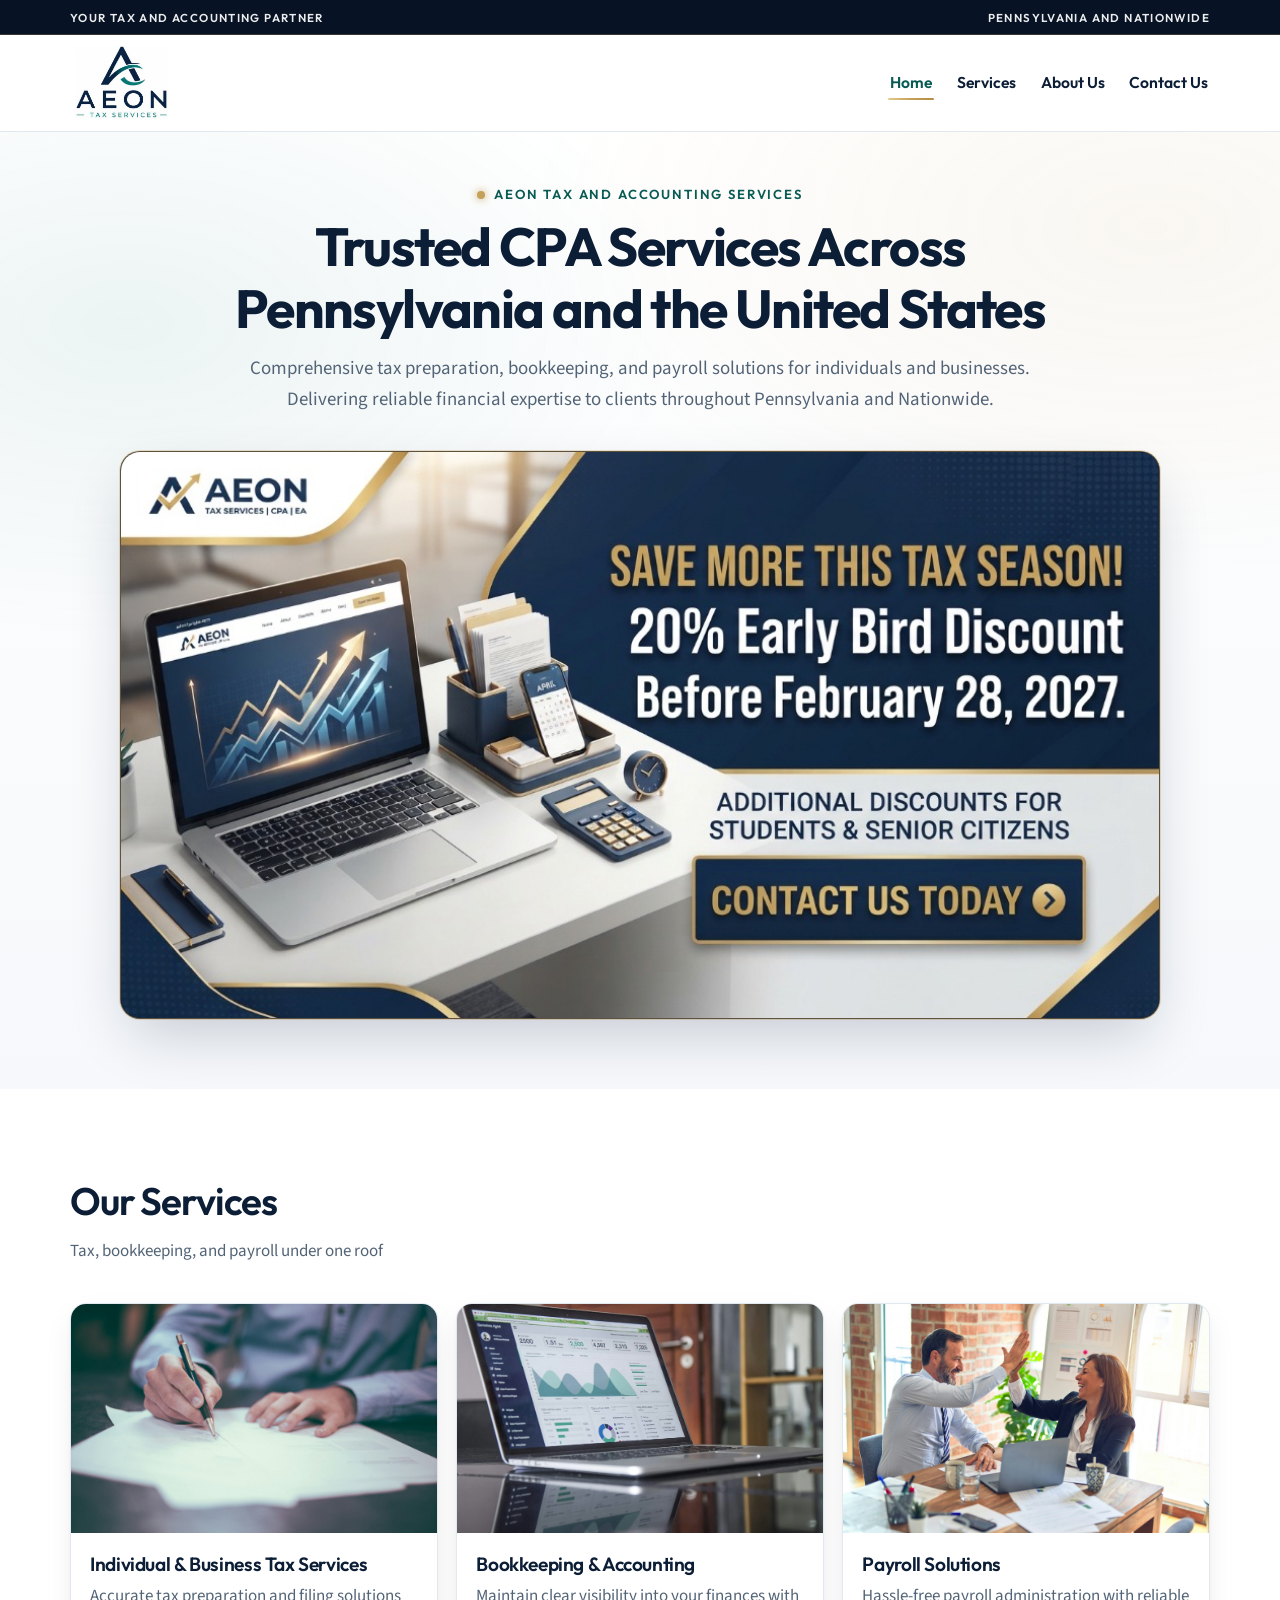
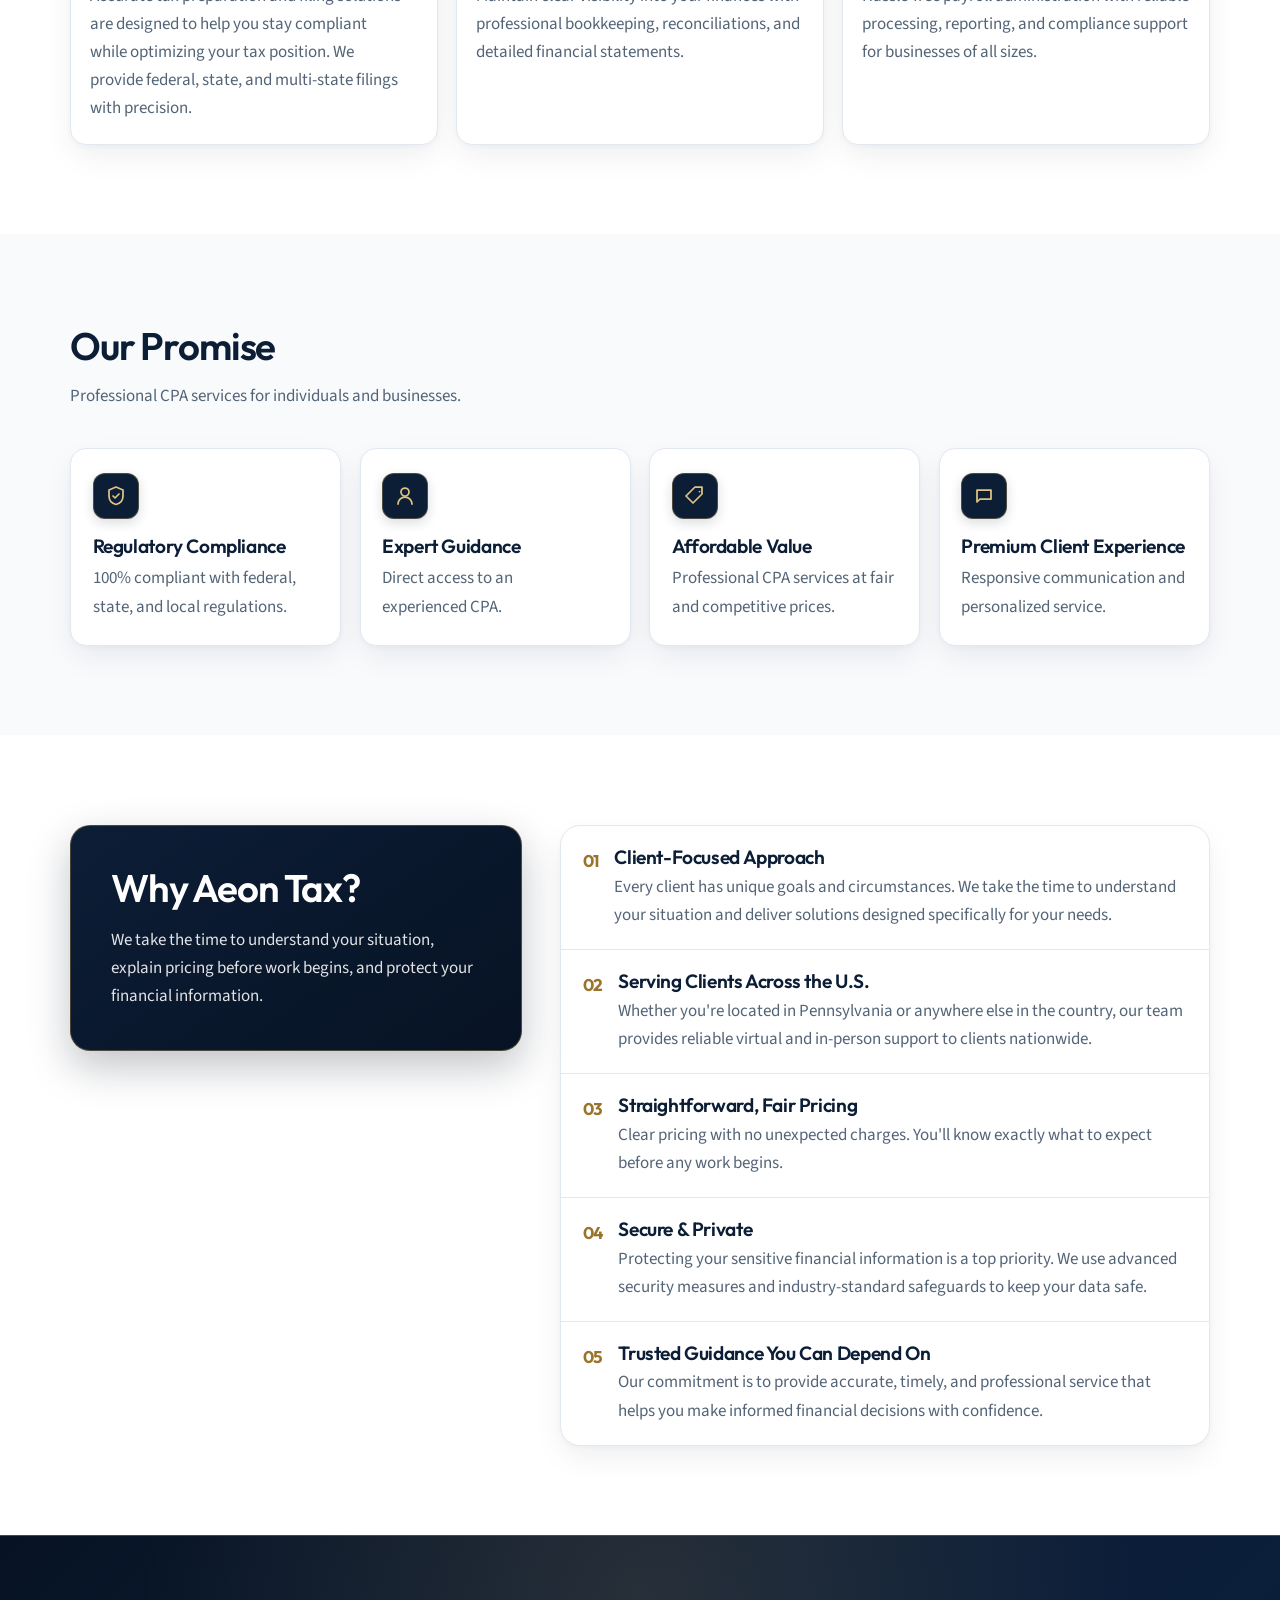
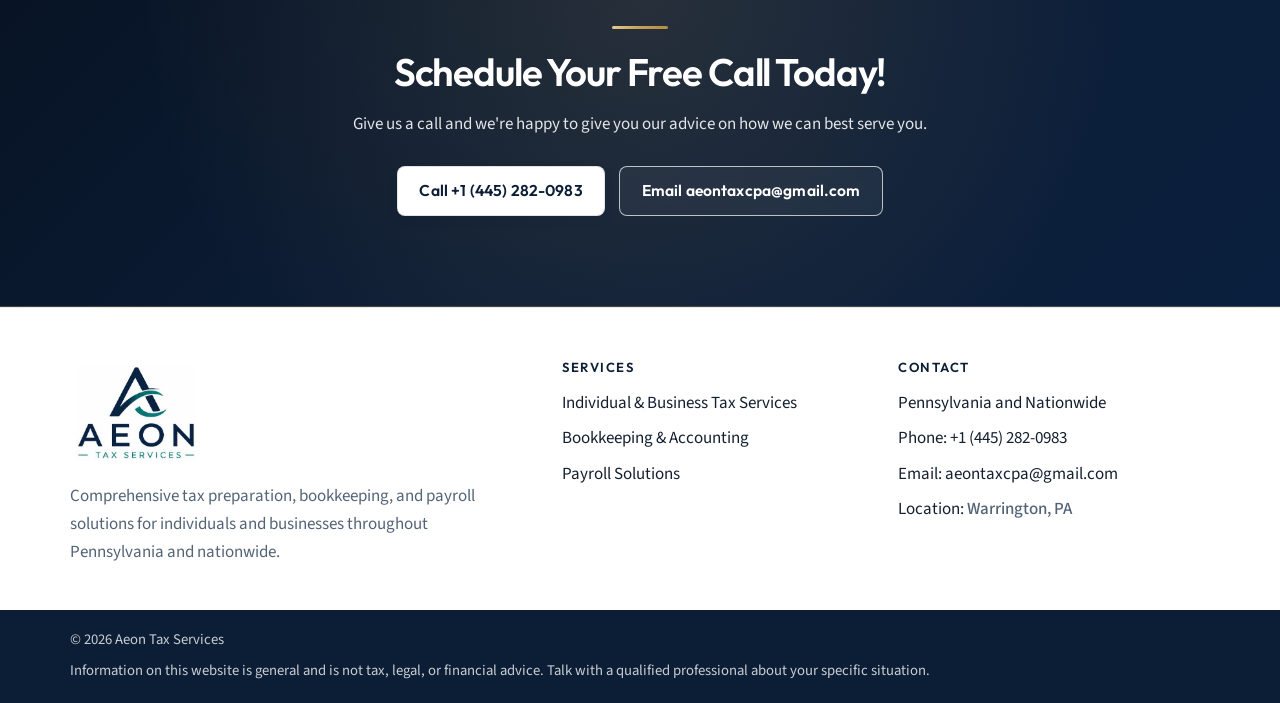
==== commit dbd2e2ff: "refactor: overhaul site structure with new v2 layout, styles, and media assets" ====
--- a/index.html
+++ b/index.html
@@ -1,219 +1,263 @@
-<!doctype html>
+<!DOCTYPE html>
 <html lang="en">
 <head>
-  <meta charset="UTF-8">
-  <meta name="viewport" content="width=device-width, initial-scale=1.0">
-  <meta name="description" content="Aeon Tax Services provides tax preparation, bookkeeping, and payroll solutions for individuals and businesses throughout Pennsylvania and nationwide.">
-  <meta name="theme-color" content="#0B2342">
-  <link rel="icon" href="assets/images/favicon.svg" type="image/svg+xml">
+  <meta charset="utf-8">
+  <meta name="viewport" content="width=device-width, initial-scale=1">
+  <title>Aeon Tax Services | CPA Services in Pennsylvania</title>
+  <meta name="description" content="Comprehensive tax preparation, bookkeeping, and payroll solutions for individuals and businesses throughout Pennsylvania and nationwide.">
+  <meta name="theme-color" content="#0e1f3b">
+  <meta property="og:title" content="Aeon Tax Services | CPA Services in Pennsylvania">
+  <meta property="og:description" content="Comprehensive tax preparation, bookkeeping, and payroll solutions for individuals and businesses throughout Pennsylvania and nationwide.">
+  <meta property="og:type" content="website">
+  <meta property="og:locale" content="en_US">
+  <link rel="icon" href="assets/favicon.png" type="image/png">
+  <link rel="apple-touch-icon" href="assets/favicon.png">
   <link rel="preconnect" href="https://fonts.googleapis.com">
   <link rel="preconnect" href="https://fonts.gstatic.com" crossorigin>
-  <link href="https://fonts.googleapis.com/css2?family=Outfit:wght@400;500;600;700&family=Source+Serif+4:ital,opsz,wght@0,8..60,500;0,8..60,600;0,8..60,700;1,8..60,500;1,8..60,600&display=swap" rel="stylesheet">
-  <link rel="stylesheet" href="assets/css/style.css">
-  <title>Aeon Tax Services | Your Financial Partner</title>
+  <link href="https://fonts.googleapis.com/css2?family=Outfit:wght@500;600;700&family=Source+Sans+3:wght@400;500;600;700&display=swap" rel="stylesheet">
+  <link rel="stylesheet" href="css/styles.css">
+  <script type="application/ld+json">
+  {
+    "@context": "https://schema.org",
+    "@type": "AccountingService",
+    "name": "Aeon Tax Services",
+    "description": "Comprehensive tax preparation, bookkeeping, and payroll solutions for individuals and businesses throughout Pennsylvania and nationwide.",
+    "areaServed": [
+      { "@type": "State", "name": "Pennsylvania" },
+      { "@type": "Country", "name": "United States" }
+    ],
+    "knowsAbout": ["Tax preparation", "Bookkeeping", "Payroll"]
+  }
+  </script>
 </head>
-<body>
-<a class="skip" href="#content">Skip to content</a>
-<div class="chrome">
-  <div class="utility">
-    <div class="wrap utility-inner">
-      <span>Your Financial Partner</span>
-      <span class="utility-right">Pennsylvania and nationwide</span>
-    </div>
-  </div>
-  <header class="header-bar">
-    <div class="wrap header-inner">
-      <a class="logo" href="index.html" aria-label="Aeon Tax Services, home"><span class="logo-lockup" aria-hidden="true"><svg class="seal" width="52" height="52" viewBox="0 0 72 72" aria-hidden="true" focusable="false"><circle cx="36" cy="36" r="30" fill="none" stroke="currentColor" stroke-width="3.4"/><path fill="currentColor" fill-rule="evenodd" d="M36 14 54 60h-7.8L42.4 49H29.6L25.8 60H18L36 14Zm0 17.2-3.8 11h7.6L36 31.2Z"/><path d="M20 40.5 31.5 52.5 56 24" fill="none" stroke="#277F2B" stroke-width="4.6" stroke-linecap="round" stroke-linejoin="round"/></svg><span class="logo-divider"></span><span class="logo-words"><span class="logo-name">AEON</span><span class="logo-sub">Tax Services</span><span class="logo-tag">Your Financial Partner</span></span></span></a>
-      <button type="button" class="menu-toggle" aria-expanded="false" aria-controls="site-nav">
+<body data-page="home">
+  <a class="skip-link" href="#main">Skip to content</a>
+  <header class="site-header">
+    <div class="utility-bar">
+      <div class="container utility-bar-inner">
+        <span>Your Tax and Accounting Partner</span>
+        <span>Pennsylvania and Nationwide</span>
+      </div>
+    </div>
+    <div class="container header-bar">
+      <a class="brand" href="index.html" data-nav="home">
+        <img src="assets/logo-primary.png" alt="Aeon Tax Services" width="407" height="332">
+      </a>
+      <button class="nav-toggle" type="button" aria-expanded="false" aria-controls="site-nav">
         <span class="sr-only">Open menu</span>
-        <span></span>
-        <span></span>
-        <span></span>
+        <span class="nav-toggle-bar"></span>
       </button>
-      <nav id="site-nav" class="nav" aria-label="Primary">
-        <a class="nav-link active" href="index.html" aria-current="page">Home</a>
-        <a class="nav-link" href="services.html">Services</a>
-        <a class="nav-link" href="about.html">About Us</a>
-        <a class="nav-link" href="contact.html">Contact Us</a>
+      <nav class="site-nav" id="site-nav" aria-label="Primary">
+        <ul>
+          <li><a href="index.html" data-nav="home">Home</a></li>
+          <li><a href="index.html#services" data-nav="services">Services</a></li>
+          <li><a href="index.html#about" data-nav="about">About Us</a></li>
+          <li><a href="index.html#contact" data-nav="contact">Contact Us</a></li>
+        </ul>
       </nav>
     </div>
   </header>
-</div>
-<main id="content">
-
-<section class="hero">
-  <div class="hero-copy">
-    <p class="kicker">Your Financial Partner</p>
-    <h1>Trusted CPA Services Across <em>Pennsylvania and the United States</em></h1>
-    <p class="lede">Comprehensive tax preparation, bookkeeping, and payroll solutions for individuals and businesses. Delivering reliable financial expertise to clients throughout Pennsylvania and nationwide.</p>
-    <div class="hero-actions">
-      <a class="btn btn-green" href="contact.html">Contact Us</a>
-      <a class="btn btn-ghost" href="services.html">View Services</a>
-    </div>
-    <ul class="hero-meta">
-      <li>Pennsylvania</li>
-      <li>Nationwide</li>
-      <li>Virtual and in-person</li>
-    </ul>
-  </div>
-  <div class="hero-visual">
-    <figure class="return-figure" aria-label="Illustration of IRS Form 1040, U.S. Individual Income Tax Return">
-  <div class="return-stage">
-    <div class="return-offset" aria-hidden="true"></div>
-    <div class="return-sheet">
-      <div class="return-tab">Form 1040</div>
-      <div class="return-head">
-        <p>Department of the Treasury — Internal Revenue Service</p>
-        <strong>1040</strong>
-      </div>
-      <h2>U.S. Individual Income Tax Return</h2>
-      <ul>
-        <li><span>Filing status</span><span class="return-rule"></span></li>
-        <li><span>Income</span><span class="return-rule"></span></li>
-        <li><span>Adjustments</span><span class="return-rule"></span></li>
-        <li><span>Deductions</span><span class="return-rule"></span></li>
-        <li><span>Taxable income</span><span class="return-rule"></span></li>
-        <li><span>Payments</span><span class="return-rule"></span></li>
-        <li><span>Refund or amount owed</span><span class="return-rule"></span></li>
-      </ul>
-      <figcaption>Illustration only. This is not a filed return.</figcaption>
-    </div>
-  </div>
-</figure>
-  </div>
-</section>
-<section class="section ledger-section" aria-labelledby="services-title">
-  <div class="wrap">
-    <div class="section-heading">
-      <h2 id="services-title">Our Services</h2>
-      <p>Comprehensive tax preparation, bookkeeping, and payroll solutions for individuals and businesses.</p>
-    </div>
-    <div class="ledger">
-      <a class="ledger-row" href="services.html#tax">
-        <span class="ledger-num">01</span>
-        <span class="ledger-copy">
-          <strong>Individual &amp; Business Tax Services</strong>
-          <span>Accurate tax preparation and filing solutions are designed to help you stay compliant while optimizing your tax position. We provide federal, state, and multi-state filings with precision.</span>
-        </span>
-        <span class="link-arrow">Learn more <svg class="icon" viewBox="0 0 24 24" aria-hidden="true" focusable="false"><path d="M4 12h16M14 6l6 6-6 6" fill="none" stroke="currentColor" stroke-width="1.6" stroke-linecap="round" stroke-linejoin="round"/></svg></span>
-      </a>
-      <a class="ledger-row" href="services.html#bookkeeping">
-        <span class="ledger-num">02</span>
-        <span class="ledger-copy">
-          <strong>Bookkeeping &amp; Accounting</strong>
-          <span>Maintain clear visibility into your finances with professional bookkeeping, reconciliations, and detailed financial statements.</span>
-        </span>
-        <span class="link-arrow">Learn more <svg class="icon" viewBox="0 0 24 24" aria-hidden="true" focusable="false"><path d="M4 12h16M14 6l6 6-6 6" fill="none" stroke="currentColor" stroke-width="1.6" stroke-linecap="round" stroke-linejoin="round"/></svg></span>
-      </a>
-      <a class="ledger-row" href="services.html#payroll">
-        <span class="ledger-num">03</span>
-        <span class="ledger-copy">
-          <strong>Payroll Solutions</strong>
-          <span>Hassle-free payroll administration with reliable processing, reporting, and compliance support for businesses of all sizes.</span>
-        </span>
-        <span class="link-arrow">Learn more <svg class="icon" viewBox="0 0 24 24" aria-hidden="true" focusable="false"><path d="M4 12h16M14 6l6 6-6 6" fill="none" stroke="currentColor" stroke-width="1.6" stroke-linecap="round" stroke-linejoin="round"/></svg></span>
-      </a>
-    </div>
-  </div>
-</section>
-<section class="section why-section" aria-labelledby="why-title">
-  <div class="wrap why-layout">
-    <div class="why-intro">
-      <svg class="seal" width="88" height="88" viewBox="0 0 72 72" aria-hidden="true" focusable="false"><circle cx="36" cy="36" r="30" fill="none" stroke="currentColor" stroke-width="3.4"/><path fill="currentColor" fill-rule="evenodd" d="M36 14 54 60h-7.8L42.4 49H29.6L25.8 60H18L36 14Zm0 17.2-3.8 11h7.6L36 31.2Z"/><path d="M20 40.5 31.5 52.5 56 24" fill="none" stroke="#277F2B" stroke-width="4.6" stroke-linecap="round" stroke-linejoin="round"/></svg>
-      <h2 id="why-title">Why<br>Aeon Tax?</h2>
-      <a class="btn btn-green" href="contact.html">Contact Us</a>
-    </div>
-    <ol class="why-list">
-      <li><span>01</span><div><h3>Client-Focused Approach</h3><p>Every client has unique goals and circumstances. We take the time to understand your situation and deliver solutions designed specifically for your needs.</p></div></li>
-      <li><span>02</span><div><h3>Serving Clients Across the U.S.</h3><p>Whether you're located in Pennsylvania or anywhere else in the country, our team provides reliable virtual and in-person support to clients nationwide.</p></div></li>
-      <li><span>03</span><div><h3>Straightforward, Fair Pricing</h3><p>Clear pricing with no unexpected charges. You'll know exactly what to expect before any work begins.</p></div></li>
-      <li><span>04</span><div><h3>Secure &amp; Private</h3><p>Protecting your sensitive financial information is a top priority. We use advanced security measures and industry-standard safeguards to keep your data safe.</p></div></li>
-      <li><span>05</span><div><h3>Trusted Guidance You Can Depend On</h3><p>Our commitment is to provide accurate, timely, and professional service that helps you make informed financial decisions with confidence.</p></div></li>
-    </ol>
-  </div>
-</section>
-<section class="promise-band" aria-labelledby="promise-title">
-  <div class="wrap">
-    <h2 id="promise-title">Our Promise</h2>
-    <div class="promise-grid">
-      <article><span class="promise-icon"><svg class="icon" viewBox="0 0 24 24" aria-hidden="true" focusable="false"><path d="M12 3.5 19 6.2v5.4c0 4.2-2.8 7.2-7 8.9-4.2-1.7-7-4.7-7-8.9V6.2L12 3.5Z" fill="none" stroke="currentColor" stroke-width="1.6" stroke-linecap="round" stroke-linejoin="round"/><path d="M9 12.1 11.1 14.2 15.2 10" fill="none" stroke="currentColor" stroke-width="1.6" stroke-linecap="round" stroke-linejoin="round"/></svg></span><h3>Regulatory Compliance</h3><p>100% compliant with federal, state, and local regulations.</p></article>
-      <article><span class="promise-icon"><svg class="icon" viewBox="0 0 24 24" aria-hidden="true" focusable="false"><circle cx="12" cy="8" r="3" fill="none" stroke="currentColor" stroke-width="1.6" stroke-linecap="round" stroke-linejoin="round"/><path d="M5.5 19.2c1.2-3 3.4-4.4 6.5-4.4s5.3 1.4 6.5 4.4" fill="none" stroke="currentColor" stroke-width="1.6" stroke-linecap="round" stroke-linejoin="round"/></svg></span><h3>Expert Guidance</h3><p>Direct access to experienced CPA.</p></article>
-      <article><span class="promise-icon"><svg class="icon" viewBox="0 0 24 24" aria-hidden="true" focusable="false"><path d="M12 4v16" fill="none" stroke="currentColor" stroke-width="1.6" stroke-linecap="round" stroke-linejoin="round"/><path d="M16 7.5c0-1.4-1.8-2.5-4-2.5s-4 1.1-4 2.5 1.8 2.4 4 2.5 4 1.1 4 2.5-1.8 2.5-4 2.5-4-1.1-4-2.5" fill="none" stroke="currentColor" stroke-width="1.6" stroke-linecap="round" stroke-linejoin="round"/></svg></span><h3>Affordable Value</h3><p>Professional CPA services at fair and competitive prices.</p></article>
-      <article><span class="promise-icon"><svg class="icon" viewBox="0 0 24 24" aria-hidden="true" focusable="false"><path d="M5 16.5V7.8A2.8 2.8 0 0 1 7.8 5h8.4A2.8 2.8 0 0 1 19 7.8v5.2a2.8 2.8 0 0 1-2.8 2.8H9l-4 2.7Z" fill="none" stroke="currentColor" stroke-width="1.6" stroke-linecap="round" stroke-linejoin="round"/></svg></span><h3>Premium Client Experience</h3><p>Responsive communication and personalized service.</p></article>
-    </div>
-    <div class="promise-grid promise-grid-extra">
-      <article><span class="promise-icon"><svg class="icon" viewBox="0 0 24 24" aria-hidden="true" focusable="false"><path d="M12 3.5 19 6.2v5.4c0 4.2-2.8 7.2-7 8.9-4.2-1.7-7-4.7-7-8.9V6.2L12 3.5Z" fill="none" stroke="currentColor" stroke-width="1.6" stroke-linecap="round" stroke-linejoin="round"/><path d="M9 12.1 11.1 14.2 15.2 10" fill="none" stroke="currentColor" stroke-width="1.6" stroke-linecap="round" stroke-linejoin="round"/></svg></span><h3>IRS Compliance</h3><p>100% compliant with federal and state regulations.</p></article>
-      <article><span class="promise-icon"><svg class="icon" viewBox="0 0 24 24" aria-hidden="true" focusable="false"><circle cx="12" cy="8" r="3" fill="none" stroke="currentColor" stroke-width="1.6" stroke-linecap="round" stroke-linejoin="round"/><path d="M5.5 19.2c1.2-3 3.4-4.4 6.5-4.4s5.3 1.4 6.5 4.4" fill="none" stroke="currentColor" stroke-width="1.6" stroke-linecap="round" stroke-linejoin="round"/></svg></span><h3>Expert Support</h3><p>Direct access to experienced CPAs.</p></article>
-      <article><span class="promise-icon"><svg class="icon" viewBox="0 0 24 24" aria-hidden="true" focusable="false"><path d="M4 16.5 9 11.5 13 14.5 20 7.5" fill="none" stroke="currentColor" stroke-width="1.6" stroke-linecap="round" stroke-linejoin="round"/><path d="M14.5 7.5H20V13" fill="none" stroke="currentColor" stroke-width="1.6" stroke-linecap="round" stroke-linejoin="round"/></svg></span><h3>Growth Focused</h3><p>Strategic financial planning for success.</p></article>
-    </div>
-  </div>
-</section>
-<section class="callout" aria-label="Ready to talk with Aeon Tax Services?">
-  <div class="callout-copy">
-    <h2>Ready to talk with Aeon Tax Services?</h2>
-    <p>Accurate, timely, and professional service for individuals and businesses throughout Pennsylvania and nationwide.</p>
-  </div>
-  <div class="callout-action">
-    <p>Pennsylvania and nationwide</p>
-    <a class="btn btn-white" href="contact.html">Contact Us</a>
-  </div>
-</section>
-
-</main>
-<footer class="footer">
-  <section class="standards" aria-labelledby="standards-title">
-    <div class="wrap">
-      <h2 id="standards-title">Why Aeon Tax?</h2>
-      <ul>
-        <li><strong>Comprehensive Services</strong><span>From tax prep to payroll, we handle all your accounting needs under one roof.</span></li>
-        <li><strong>Personalized Attention</strong><span>You're not just a number. We take time to understand your unique needs.</span></li>
-        <li><strong>Nationwide Service</strong><span>Serving clients in all 51 states with local Pennsylvania expertise.</span></li>
-        <li><strong>Transparent Pricing</strong><span>No surprises. No hidden fees. Just honest service.</span></li>
-        <li><strong>100% Confidential</strong><span>Your financial data is secured with bank-level encryption.</span></li>
-      </ul>
-    </div>
-  </section>
-  <div class="footer-main">
-    <div class="wrap footer-grid">
+
+  <main id="main">
+    <section class="hero" id="hero">
+      <div class="container hero-container">
+        <div class="hero-top">
+          <p class="eyebrow"><span class="eyebrow-accent" aria-hidden="true"></span> Aeon Tax and Accounting Services</p>
+          <h1 class="hero-heading">Trusted CPA Services Across Pennsylvania and the United States</h1>
+          <p class="hero-subhead">Comprehensive tax preparation, bookkeeping, and payroll solutions for individuals and businesses. Delivering reliable financial expertise to clients throughout Pennsylvania and Nationwide.</p>
+        </div>
+
+        <div class="hero-banner-container">
+          <div class="hero-banner-frame">
+            <button type="button" class="hero-banner-trigger" data-form-open aria-haspopup="dialog" aria-controls="form-modal" aria-label="Open larger view of tax season promotion banner">
+              <img 
+                src="assets/hero-banner.jpg" 
+                width="1024" 
+                height="558" 
+                alt="Aeon Tax Services - Save More This Tax Season! 20% Early Bird Discount Before February 28, 2027. Additional discounts for students and senior citizens. Contact us today." 
+                class="hero-banner-img"
+                fetchpriority="high"
+                decoding="async"
+              >
+            </button>
+            <a href="index.html#contact" class="hero-banner-cta-link" aria-label="Contact Us Today for 20% Early Bird Tax Season Discount">
+              <span class="sr-only">Contact Us Today</span>
+              <span class="hero-cta-sheen" aria-hidden="true"></span>
+            </a>
+          </div>
+        </div>
+      </div>
+    </section>
+
+    <section class="section" id="services" aria-labelledby="services-heading">
+      <div class="container">
+        <div class="section-heading">
+          <h2 id="services-heading">Our Services</h2>
+          <p>Tax, bookkeeping, and payroll under one roof</p>
+        </div>
+        <div class="services-grid">
+          <article class="service-card service-card-media">
+            <img class="service-card-image" src="assets/services/tax.jpg" width="1800" height="1201" alt="Person reviewing and signing financial documents">
+            <div class="service-card-body">
+              <h3>Individual &amp; Business Tax Services</h3>
+              <p>Accurate tax preparation and filing solutions are designed to help you stay compliant while optimizing your tax position. We provide federal, state, and multi-state filings with precision.</p>
+            </div>
+          </article>
+          <article class="service-card service-card-media">
+            <img class="service-card-image" src="assets/services/bookkeeping.jpg" width="1800" height="1282" alt="Laptop displaying financial charts and account figures">
+            <div class="service-card-body">
+              <h3>Bookkeeping &amp; Accounting</h3>
+              <p>Maintain clear visibility into your finances with professional bookkeeping, reconciliations, and detailed financial statements.</p>
+            </div>
+          </article>
+          <article class="service-card service-card-media">
+            <img class="service-card-image" src="assets/services/payroll.jpg" width="1800" height="1200" alt="Business owners reviewing paperwork during a meeting">
+            <div class="service-card-body">
+              <h3>Payroll Solutions</h3>
+              <p>Hassle-free payroll administration with reliable processing, reporting, and compliance support for businesses of all sizes.</p>
+            </div>
+          </article>
+        </div>
+      </div>
+    </section>
+
+    <section class="section section-paper" aria-labelledby="promise-heading">
+      <div class="container">
+        <div class="section-heading">
+          <h2 id="promise-heading">Our Promise</h2>
+          <p>Professional CPA services for individuals and businesses.</p>
+        </div>
+        <div class="promise-grid">
+          <article class="promise-card">
+            <span class="icon-badge">
+              <svg viewBox="0 0 24 24" aria-hidden="true"><path d="M12 3 5 6v6c0 4.2 2.8 7.4 7 8.5 4.2-1.1 7-4.3 7-8.5V6l-7-3z"/><path d="m9 12 2 2 4-4"/></svg>
+            </span>
+            <h3>Regulatory Compliance</h3>
+            <p>100% compliant with federal, state, and local regulations.</p>
+          </article>
+          <article class="promise-card">
+            <span class="icon-badge">
+              <svg viewBox="0 0 24 24" aria-hidden="true"><path d="M12 12a4 4 0 1 0-4-4 4 4 0 0 0 4 4z"/><path d="M5 20a7 7 0 0 1 14 0"/></svg>
+            </span>
+            <h3>Expert Guidance</h3>
+            <p>Direct access to an experienced CPA.</p>
+          </article>
+          <article class="promise-card">
+            <span class="icon-badge">
+              <svg viewBox="0 0 24 24" aria-hidden="true"><path d="M12 3h7v7l-9 9-7-7 9-9z"/><path d="M16.5 7.5h.01"/></svg>
+            </span>
+            <h3>Affordable Value</h3>
+            <p>Professional CPA services at fair and competitive prices.</p>
+          </article>
+          <article class="promise-card">
+            <span class="icon-badge">
+              <svg viewBox="0 0 24 24" aria-hidden="true"><path d="M5 6h14v9H8l-3 3V6z"/></svg>
+            </span>
+            <h3>Premium Client Experience</h3>
+            <p>Responsive communication and personalized service.</p>
+          </article>
+        </div>
+      </div>
+    </section>
+
+    <section class="section" id="about" aria-labelledby="about-heading">
+      <div class="container why-layout">
+        <div class="why-intro">
+          <h2 id="about-heading">Why Aeon Tax?</h2>
+          <p>We take the time to understand your situation, explain pricing before work begins, and protect your financial information.</p>
+        </div>
+        <div class="reason-panel">
+          <ol class="reason-list">
+            <li>
+              <div>
+                <h3>Client-Focused Approach</h3>
+                <p>Every client has unique goals and circumstances. We take the time to understand your situation and deliver solutions designed specifically for your needs.</p>
+              </div>
+            </li>
+            <li>
+              <div>
+                <h3>Serving Clients Across the U.S.</h3>
+                <p>Whether you're located in Pennsylvania or anywhere else in the country, our team provides reliable virtual and in-person support to clients nationwide.</p>
+              </div>
+            </li>
+            <li>
+              <div>
+                <h3>Straightforward, Fair Pricing</h3>
+                <p>Clear pricing with no unexpected charges. You'll know exactly what to expect before any work begins.</p>
+              </div>
+            </li>
+            <li>
+              <div>
+                <h3>Secure &amp; Private</h3>
+                <p>Protecting your sensitive financial information is a top priority. We use advanced security measures and industry-standard safeguards to keep your data safe.</p>
+              </div>
+            </li>
+            <li>
+              <div>
+                <h3>Trusted Guidance You Can Depend On</h3>
+                <p>Our commitment is to provide accurate, timely, and professional service that helps you make informed financial decisions with confidence.</p>
+              </div>
+            </li>
+          </ol>
+        </div>
+      </div>
+    </section>
+
+    <section class="section cta-band" id="contact" aria-labelledby="contact-heading">
+      <div class="container">
+        <hr class="cta-rule">
+        <h2 id="contact-heading">Schedule Your Free Call Today!</h2>
+        <p>Give us a call and we're happy to give you our advice on how we can best serve you.</p>
+        <div class="cta-actions">
+          <a class="btn btn-light" href="tel:+14452820983">Call +1 (445) 282-0983</a>
+          <a class="btn btn-outline-light" href="mailto:aeontaxcpa@gmail.com">Email aeontaxcpa@gmail.com</a>
+        </div>
+      </div>
+    </section>
+  </main>
+
+  <footer class="site-footer">
+    <div class="container footer-grid">
       <div class="footer-brand">
-        <a class="logo" href="index.html" aria-label="Aeon Tax Services, home"><span class="logo-lockup" aria-hidden="true"><svg class="seal" width="52" height="52" viewBox="0 0 72 72" aria-hidden="true" focusable="false"><circle cx="36" cy="36" r="30" fill="none" stroke="currentColor" stroke-width="3.4"/><path fill="currentColor" fill-rule="evenodd" d="M36 14 54 60h-7.8L42.4 49H29.6L25.8 60H18L36 14Zm0 17.2-3.8 11h7.6L36 31.2Z"/><path d="M20 40.5 31.5 52.5 56 24" fill="none" stroke="#277F2B" stroke-width="4.6" stroke-linecap="round" stroke-linejoin="round"/></svg><span class="logo-divider"></span><span class="logo-words"><span class="logo-name">AEON</span><span class="logo-sub">Tax Services</span><span class="logo-tag">Your Financial Partner</span></span></span></a>
-        <p>Comprehensive tax preparation, bookkeeping, and payroll solutions for individuals and businesses. Delivering reliable financial expertise to clients throughout Pennsylvania and nationwide.</p>
+        <a href="index.html" data-nav="home">
+          <img src="assets/logo-primary.png" alt="Aeon Tax Services" width="407" height="332">
+        </a>
+        <p>Comprehensive tax preparation, bookkeeping, and payroll solutions for individuals and businesses throughout Pennsylvania and nationwide.</p>
       </div>
       <div>
-        <h2>Explore</h2>
+        <h2 class="footer-title">Services</h2>
         <ul>
-          <li><a href="index.html">Home</a></li>
-          <li><a href="about.html">About Us</a></li>
-          <li><a href="services.html">Services</a></li>
-          <li><a href="contact.html">Contact Us</a></li>
+          <li><a href="index.html#services">Individual &amp; Business Tax Services</a></li>
+          <li><a href="index.html#services">Bookkeeping &amp; Accounting</a></li>
+          <li><a href="index.html#services">Payroll Solutions</a></li>
         </ul>
       </div>
       <div>
-        <h2>Services</h2>
+        <h2 class="footer-title">Contact</h2>
         <ul>
-          <li><a href="services.html#tax">Individual &amp; Business Tax Services</a></li>
-          <li><a href="services.html#bookkeeping">Bookkeeping &amp; Accounting</a></li>
-          <li><a href="services.html#payroll">Payroll Solutions</a></li>
+          <li>Pennsylvania and Nationwide</li>
+          <li>Phone: <a href="tel:+14452820983">+1 (445) 282-0983</a></li>
+          <li>Email: <a href="mailto:aeontaxcpa@gmail.com">aeontaxcpa@gmail.com</a></li>
+          <li>Location: <span class="is-pending">Warrington, PA</span></li>
         </ul>
       </div>
-      <div>
-        <h2>Contact</h2>
-        <ul class="contact-facts">
-          <li><span>Service area</span>Pennsylvania and nationwide</li>
-          <li><span>Phone</span>To be confirmed</li>
-          <li><span>Email</span>To be confirmed</li>
-          <li><span>Address</span>To be confirmed</li>
-        </ul>
-      </div>
-    </div>
-  </div>
-  <div class="legal">
-    <div class="wrap legal-inner">
-      <p>© 2026 Aeon Tax Services</p>
-      <p>Information on this website is general and is not tax, legal, or financial advice. Talk with a qualified professional about your specific situation.</p>
-    </div>
-  </div>
-</footer>
-<script src="assets/js/main.js"></script>
+    </div>
+    <div class="footer-base">
+      <div class="container footer-base-inner">
+        <p>© 2026 Aeon Tax Services</p>
+        <p>Information on this website is general and is not tax, legal, or financial advice. Talk with a qualified professional about your specific situation.</p>
+      </div>
+    </div>
+  </footer>
+  <dialog class="form-modal" id="form-modal" aria-labelledby="form-modal-title">
+    <div class="form-modal-bar">
+      <h2 id="form-modal-title">Tax Season Early Bird Promotion</h2>
+      <button type="button" class="form-modal-close" data-form-close>Close</button>
+    </div>
+    <div class="form-modal-body">
+      <img src="assets/hero-banner.jpg" width="1024" height="558" alt="Enlarged view of Aeon Tax Services Early Bird Promotion Banner">
+    </div>
+  </dialog>
+  <script src="js/main.js" defer></script>
 </body>
 </html>
--- a/css/styles.css
+++ b/css/styles.css
@@ -0,0 +1,1477 @@
+:root {
+  --navy: #0c1d36;
+  --navy-deep: #071324;
+  --navy-surface: #102544;
+  --ink: #142030;
+  --muted: #536477;
+  --teal: #0c746c;
+  --teal-deep: #085a53;
+  --teal-soft: #eaf5f3;
+  --teal-mist: #f4faf8;
+  --gold: #c5a059;
+  --gold-light: #dfc282;
+  --gold-dark: #99742a;
+  --gold-border: rgba(197, 160, 89, 0.35);
+  --gold-gradient: linear-gradient(135deg, #e5cb8e 0%, #c5a059 50%, #b38c42 100%);
+  --gold-glow: rgba(197, 160, 89, 0.28);
+  --line: #e2e8f0;
+  --paper: #f8fafc;
+  --white: #ffffff;
+  --danger: #991b1b;
+  --shadow-sm: 0 2px 8px rgba(12, 29, 54, 0.05);
+  --shadow: 0 12px 32px -4px rgba(12, 29, 54, 0.08), 0 2px 6px -1px rgba(12, 29, 54, 0.04);
+  --shadow-hover: 0 20px 42px -6px rgba(12, 29, 54, 0.14), 0 0 0 1px rgba(197, 160, 89, 0.25);
+  --shadow-banner: 0 24px 60px -12px rgba(12, 29, 54, 0.22), 0 0 0 1px rgba(197, 160, 89, 0.3);
+  --radius: 16px;
+  --radius-sm: 8px;
+  --container: 1140px;
+  --header-offset: 8.5rem;
+  --font-display: "Outfit", "Segoe UI", sans-serif;
+  --font-body: "Source Sans 3", "Segoe UI", sans-serif;
+  --space-section: clamp(4.25rem, 7vw, 6.5rem);
+}
+
+*,
+*::before,
+*::after {
+  box-sizing: border-box;
+}
+
+html {
+  scroll-behavior: smooth;
+  scroll-padding-top: var(--header-offset);
+}
+
+body {
+  margin: 0;
+  color: var(--ink);
+  background: var(--white);
+  font-family: var(--font-body);
+  font-size: 1.0625rem;
+  line-height: 1.65;
+  text-rendering: optimizeLegibility;
+}
+
+img {
+  max-width: 100%;
+  height: auto;
+  display: block;
+}
+
+a {
+  color: var(--teal-deep);
+  text-decoration-thickness: 1px;
+  text-underline-offset: 0.18em;
+}
+
+a:hover {
+  color: var(--navy);
+}
+
+h1,
+h2,
+h3,
+p {
+  text-wrap: pretty;
+}
+
+h1,
+h2,
+h3 {
+  font-family: var(--font-display);
+  color: var(--navy);
+  line-height: 1.15;
+  letter-spacing: -0.03em;
+  margin: 0;
+  text-wrap: balance;
+}
+
+h1 {
+  font-size: clamp(2.35rem, 4.5vw, 3.7rem);
+  font-weight: 600;
+}
+
+h2 {
+  font-size: clamp(1.85rem, 3vw, 2.55rem);
+  font-weight: 600;
+}
+
+h3 {
+  font-size: 1.2rem;
+  font-weight: 600;
+  letter-spacing: -0.02em;
+}
+
+p {
+  margin: 0;
+}
+
+ul,
+ol {
+  margin: 0;
+  padding: 0;
+}
+
+button,
+input,
+select,
+textarea {
+  font: inherit;
+  color: inherit;
+}
+
+button {
+  cursor: pointer;
+}
+
+:focus-visible {
+  outline: 2px solid var(--teal);
+  outline-offset: 3px;
+}
+
+::selection {
+  background: #d7efe9;
+  color: var(--navy);
+}
+
+.sr-only {
+  position: absolute;
+  width: 1px;
+  height: 1px;
+  padding: 0;
+  margin: -1px;
+  overflow: hidden;
+  clip: rect(0, 0, 0, 0);
+  white-space: nowrap;
+  border: 0;
+}
+
+.skip-link {
+  position: absolute;
+  left: 1rem;
+  top: 0;
+  z-index: 100;
+  transform: translateY(-120%);
+  background: var(--navy);
+  color: var(--white);
+  padding: 0.7rem 1rem;
+  border-radius: var(--radius-sm);
+  text-decoration: none;
+}
+
+.skip-link:focus {
+  transform: none;
+  color: var(--white);
+}
+
+.container {
+  width: min(var(--container), calc(100% - 2.5rem));
+  margin-inline: auto;
+}
+
+.eyebrow {
+  margin: 0 0 0.85rem;
+  color: var(--teal-deep);
+  font-family: var(--font-display);
+  font-size: 0.82rem;
+  font-weight: 600;
+  letter-spacing: 0.14em;
+  text-transform: uppercase;
+}
+
+.lead {
+  color: var(--muted);
+  font-size: 1.18rem;
+  line-height: 1.6;
+  max-width: 42rem;
+}
+
+.section {
+  padding-block: var(--space-section);
+}
+
+.section-paper {
+  background: var(--paper);
+}
+
+.section-heading {
+  margin-bottom: clamp(1.75rem, 3vw, 2.75rem);
+}
+
+.section-heading p {
+  margin-top: 0.85rem;
+  max-width: 40rem;
+  color: var(--muted);
+}
+
+.section-heading-split {
+  display: grid;
+  grid-template-columns: minmax(0, 0.9fr) minmax(0, 1.1fr);
+  gap: 1.5rem 2.5rem;
+  align-items: end;
+}
+
+.section-heading-split p {
+  margin-top: 0;
+}
+
+.btn {
+  display: inline-flex;
+  align-items: center;
+  justify-content: center;
+  gap: 0.5rem;
+  min-height: 48px;
+  padding: 0.7rem 1.35rem;
+  border-radius: var(--radius-sm);
+  border: 1.5px solid transparent;
+  background: transparent;
+  color: var(--navy);
+  font-family: var(--font-display);
+  font-size: 0.98rem;
+  font-weight: 600;
+  letter-spacing: 0.01em;
+  text-decoration: none;
+  cursor: pointer;
+  transition: all 0.25s cubic-bezier(0.16, 1, 0.3, 1);
+}
+
+.btn-gold {
+  background: var(--gold-gradient);
+  color: #071324;
+  font-weight: 700;
+  border-color: rgba(255, 255, 255, 0.35);
+  box-shadow: 0 4px 16px rgba(197, 160, 89, 0.32);
+}
+
+.btn-gold:hover {
+  background: linear-gradient(135deg, #edd7a6 0%, #d4b16f 50%, #ba9245 100%);
+  color: #071324;
+  transform: translateY(-2px);
+  box-shadow: 0 8px 24px rgba(197, 160, 89, 0.45);
+}
+
+.btn-primary {
+  background: var(--navy);
+  color: var(--white);
+  border-color: rgba(197, 160, 89, 0.3);
+  box-shadow: 0 4px 14px rgba(12, 29, 54, 0.2);
+}
+
+.btn-primary:hover {
+  background: var(--navy-surface);
+  color: var(--gold-light);
+  border-color: var(--gold);
+  transform: translateY(-2px);
+  box-shadow: 0 8px 20px rgba(12, 29, 54, 0.3);
+}
+
+.btn-secondary {
+  border-color: rgba(12, 29, 54, 0.25);
+  background: var(--white);
+}
+
+.btn-secondary:hover {
+  border-color: var(--navy);
+  color: var(--navy);
+  transform: translateY(-1px);
+}
+
+.btn-light {
+  background: var(--white);
+  color: var(--navy);
+  border-color: rgba(12, 29, 54, 0.12);
+  box-shadow: 0 4px 12px rgba(12, 29, 54, 0.06);
+}
+
+.btn-light:hover {
+  background: var(--paper);
+  color: var(--navy);
+  border-color: var(--gold);
+  transform: translateY(-2px);
+  box-shadow: 0 6px 16px rgba(12, 29, 54, 0.12);
+}
+
+.text-link {
+  display: inline-flex;
+  align-items: center;
+  gap: 0.35rem;
+  margin-top: 1.15rem;
+  color: var(--teal-deep);
+  font-family: var(--font-display);
+  font-weight: 600;
+  text-decoration: none;
+}
+
+.text-link:hover {
+  color: var(--navy);
+  text-decoration: underline;
+}
+
+.icon-badge {
+  display: inline-flex;
+  align-items: center;
+  justify-content: center;
+  width: 46px;
+  height: 46px;
+  border-radius: 12px;
+  background: var(--teal-soft);
+  color: var(--teal-deep);
+  margin-bottom: 1rem;
+}
+
+.icon-badge svg {
+  width: 24px;
+  height: 24px;
+  fill: none;
+  stroke: currentColor;
+  stroke-width: 1.75;
+  stroke-linecap: round;
+  stroke-linejoin: round;
+}
+
+.site-header {
+  position: sticky;
+  top: 0;
+  z-index: 50;
+  background: rgba(255, 255, 255, 0.96);
+  backdrop-filter: blur(16px);
+  -webkit-backdrop-filter: blur(16px);
+  border-bottom: 1px solid var(--line);
+  transition: border-color 0.25s ease, box-shadow 0.25s ease;
+}
+
+.utility-bar {
+  background: var(--navy-deep);
+  color: rgba(255, 255, 255, 0.92);
+  font-family: var(--font-display);
+  font-size: 0.72rem;
+  font-weight: 600;
+  letter-spacing: 0.12em;
+  text-transform: uppercase;
+  border-bottom: 1px solid rgba(197, 160, 89, 0.25);
+}
+
+.utility-bar-inner {
+  display: flex;
+  align-items: center;
+  justify-content: space-between;
+  gap: 1rem;
+  min-height: 34px;
+  padding-block: 0.4rem;
+}
+
+.utility-bar-inner span {
+  min-width: 0;
+}
+
+.site-header.is-scrolled {
+  border-bottom-color: rgba(197, 160, 89, 0.35);
+  box-shadow: 0 8px 28px rgba(12, 29, 54, 0.08);
+}
+
+#services,
+#about,
+#contact {
+  scroll-margin-top: var(--header-offset);
+}
+
+.header-bar {
+  display: flex;
+  align-items: center;
+  justify-content: space-between;
+  gap: 1rem;
+  min-height: 96px;
+}
+
+.brand {
+  display: flex;
+  align-items: center;
+  text-decoration: none;
+  flex: 0 0 auto;
+}
+
+.brand img {
+  height: 84px;
+  width: auto;
+  transition: height 0.2s ease;
+}
+
+.site-header.is-scrolled .brand img {
+  height: 68px;
+}
+
+.nav-toggle {
+  display: none;
+  width: 44px;
+  height: 44px;
+  align-items: center;
+  justify-content: center;
+  border: 0;
+  border-radius: 10px;
+  background: transparent;
+  color: var(--navy);
+}
+
+.nav-toggle-bar,
+.nav-toggle-bar::before,
+.nav-toggle-bar::after {
+  display: block;
+  width: 20px;
+  height: 2px;
+  background: var(--navy);
+  border-radius: 2px;
+  position: relative;
+}
+
+.nav-toggle-bar,
+.nav-toggle-bar::before,
+.nav-toggle-bar::after {
+  transition: transform 0.2s ease, top 0.2s ease, background-color 0.2s ease;
+}
+
+.nav-toggle[aria-expanded="true"] .nav-toggle-bar {
+  background: transparent;
+}
+
+.nav-toggle[aria-expanded="true"] .nav-toggle-bar::before {
+  top: 0;
+  transform: rotate(45deg);
+}
+
+.nav-toggle[aria-expanded="true"] .nav-toggle-bar::after {
+  top: 0;
+  transform: rotate(-45deg);
+}
+
+.nav-toggle-bar::before,
+.nav-toggle-bar::after {
+  content: "";
+  position: absolute;
+  left: 0;
+}
+
+.nav-toggle-bar::before {
+  top: -6px;
+}
+
+.nav-toggle-bar::after {
+  top: 6px;
+}
+
+.site-nav {
+  display: flex;
+  align-items: center;
+  gap: 1.25rem;
+}
+
+.site-nav ul {
+  display: flex;
+  align-items: center;
+  gap: 0.25rem 1.35rem;
+  list-style: none;
+}
+
+.site-nav a[data-nav] {
+  position: relative;
+  color: var(--navy);
+  text-decoration: none;
+  font-family: var(--font-display);
+  font-weight: 600;
+  font-size: 0.98rem;
+  padding: 0.4rem 0.1rem;
+  transition: color 0.2s ease;
+}
+
+.site-nav a[data-nav]::after {
+  content: "";
+  position: absolute;
+  bottom: -2px;
+  left: 0;
+  width: 0;
+  height: 2.5px;
+  background: var(--gold-gradient);
+  border-radius: 2px;
+  transition: width 0.25s cubic-bezier(0.16, 1, 0.3, 1);
+}
+
+.site-nav a[data-nav]:hover {
+  color: var(--teal-deep);
+}
+
+.site-nav a[data-nav]:hover::after,
+.site-nav a[aria-current="page"]::after {
+  width: 100%;
+}
+
+.site-nav a[aria-current="page"] {
+  color: var(--teal-deep);
+  text-decoration: none;
+}
+
+.hero {
+  position: relative;
+  padding-top: clamp(2rem, 4vw, 3rem);
+  padding-bottom: clamp(3.25rem, 5.5vw, 4.75rem);
+  background:
+    radial-gradient(900px 500px at 90% 10%, rgba(197, 160, 89, 0.08), transparent 70%),
+    radial-gradient(800px 450px at 10% 20%, rgba(12, 116, 108, 0.07), transparent 70%),
+    linear-gradient(180deg, #ffffff 0%, #f6f8fb 100%);
+  overflow: hidden;
+}
+
+.hero-top {
+  text-align: center;
+  max-width: 900px;
+  margin: 0 auto clamp(1.5rem, 3vw, 2.25rem);
+}
+
+.hero-top .eyebrow {
+  display: inline-flex;
+  align-items: center;
+  justify-content: center;
+  margin-bottom: 0.65rem;
+  color: var(--teal-deep);
+}
+
+.eyebrow-accent {
+  display: inline-block;
+  width: 8px;
+  height: 8px;
+  border-radius: 50%;
+  background: var(--gold);
+  margin-right: 0.55rem;
+  box-shadow: 0 0 8px var(--gold);
+}
+
+.hero-heading {
+  font-size: clamp(2.1rem, 4.2vw, 3.35rem);
+  font-weight: 700;
+  color: var(--navy);
+  letter-spacing: -0.03em;
+  line-height: 1.15;
+  margin: 0 0 0.85rem;
+}
+
+.hero-subhead {
+  font-size: clamp(1.05rem, 1.8vw, 1.18rem);
+  color: var(--muted);
+  max-width: 820px;
+  margin: 0 auto;
+  line-height: 1.65;
+}
+
+.hero-banner-container {
+  max-width: 1040px;
+  margin: 0 auto;
+}
+
+.hero-banner-frame {
+  position: relative;
+  border-radius: 20px;
+  overflow: hidden;
+  background: var(--navy-deep);
+  border: 1.5px solid rgba(197, 160, 89, 0.45);
+  box-shadow: var(--shadow-banner);
+  transition: transform 0.3s cubic-bezier(0.16, 1, 0.3, 1), box-shadow 0.3s cubic-bezier(0.16, 1, 0.3, 1), border-color 0.3s ease;
+}
+
+.hero-banner-frame:hover {
+  transform: translateY(-3px);
+  box-shadow: 0 32px 70px -12px rgba(12, 29, 54, 0.28), 0 0 0 1.5px rgba(197, 160, 89, 0.65);
+}
+
+.hero-banner-img {
+  display: block;
+  width: 100%;
+  height: auto;
+  aspect-ratio: 1024 / 558;
+  object-fit: cover;
+}
+
+/* Hotspot CTA link over the banner's "CONTACT US TODAY >" button */
+.hero-banner-cta-link {
+  position: absolute;
+  right: 6.2%;
+  bottom: 9.8%;
+  width: 37.5%;
+  height: 16%;
+  border-radius: 8px;
+  cursor: pointer;
+  z-index: 5;
+  text-decoration: none;
+  background: rgba(197, 160, 89, 0.01);
+  transition: background-color 0.2s ease, box-shadow 0.2s ease;
+}
+
+.hero-banner-cta-link:hover {
+  background: rgba(197, 160, 89, 0.16);
+  box-shadow: 0 0 24px rgba(197, 160, 89, 0.5);
+}
+
+.hero-banner-cta-link:focus-visible {
+  outline: 3px solid var(--gold-light);
+  outline-offset: 2px;
+}
+
+.hero-banner-trigger {
+  display: block;
+  width: 100%;
+  padding: 0;
+  margin: 0;
+  border: 0;
+  background: transparent;
+  cursor: zoom-in;
+  text-align: left;
+  line-height: 0;
+}
+
+.hero-banner-trigger:focus-visible {
+  outline: 3px solid var(--gold);
+  outline-offset: -3px;
+}
+
+
+.form-modal {
+  width: min(1120px, calc(100vw - 1.5rem));
+  max-height: calc(100dvh - 1.5rem);
+  margin: auto;
+  padding: 0;
+  border: 0;
+  border-radius: 16px;
+  background: var(--white);
+  color: var(--ink);
+  box-shadow: 0 24px 60px rgba(9, 22, 40, 0.35);
+}
+
+.form-modal::backdrop {
+  background: rgba(9, 22, 40, 0.72);
+}
+
+.form-modal-bar {
+  display: flex;
+  align-items: center;
+  justify-content: space-between;
+  gap: 1rem;
+  padding: 0.85rem 1rem;
+  border-bottom: 1px solid var(--line);
+}
+
+.form-modal-bar h2 {
+  font-size: 1.05rem;
+  letter-spacing: -0.02em;
+}
+
+.form-modal-close {
+  flex: 0 0 auto;
+  min-height: 40px;
+  padding: 0.4rem 0.9rem;
+  border: 1px solid var(--line);
+  border-radius: 999px;
+  background: var(--white);
+  color: var(--navy);
+  font-family: var(--font-display);
+  font-size: 0.92rem;
+  font-weight: 600;
+  cursor: pointer;
+}
+
+.form-modal-close:hover,
+.form-modal-close:focus-visible {
+  background: var(--navy);
+  color: var(--white);
+  border-color: var(--navy);
+}
+
+.form-modal-body {
+  max-height: calc(100dvh - 6.5rem);
+  overflow: auto;
+  padding: 0.85rem;
+  background: var(--paper);
+}
+
+.form-modal-body img {
+  width: 100%;
+  height: auto;
+  background: var(--white);
+  border-radius: 8px;
+}
+
+.promise-grid,
+.services-grid,
+.audience-grid,
+.promise-grid-compact {
+  display: grid;
+  gap: 1.15rem;
+}
+
+.promise-grid {
+  grid-template-columns: repeat(4, minmax(0, 1fr));
+}
+
+.services-grid,
+.audience-grid {
+  grid-template-columns: repeat(3, minmax(0, 1fr));
+}
+
+.audience-grid {
+  grid-template-columns: repeat(2, minmax(0, 1fr));
+}
+
+.promise-card,
+.service-card,
+.audience-card {
+  position: relative;
+  background: var(--white);
+  border: 1px solid var(--line);
+  border-radius: var(--radius);
+  box-shadow: var(--shadow);
+  padding: 1.5rem 1.35rem;
+  min-width: 0;
+  transition: transform 0.3s cubic-bezier(0.16, 1, 0.3, 1), box-shadow 0.3s cubic-bezier(0.16, 1, 0.3, 1), border-color 0.3s ease;
+}
+
+.promise-card:hover,
+.service-card:hover,
+.audience-card:hover {
+  transform: translateY(-5px);
+  box-shadow: var(--shadow-hover);
+  border-color: rgba(197, 160, 89, 0.45);
+}
+
+.promise-card .icon-badge {
+  background: var(--navy);
+  color: var(--gold-light);
+  border: 1px solid rgba(197, 160, 89, 0.35);
+  box-shadow: 0 4px 12px rgba(12, 29, 54, 0.15);
+}
+
+.service-card,
+.audience-card {
+  background: var(--white);
+  display: flex;
+  flex-direction: column;
+}
+
+.service-card-media {
+  padding: 0;
+  overflow: hidden;
+}
+
+.service-card-image {
+  width: 100%;
+  aspect-ratio: 16 / 10;
+  object-fit: cover;
+  background: var(--paper);
+  transition: transform 0.5s cubic-bezier(0.16, 1, 0.3, 1);
+}
+
+.service-card:hover .service-card-image {
+  transform: scale(1.04);
+}
+
+.service-card-body {
+  display: flex;
+  flex: 1;
+  flex-direction: column;
+  padding: 1.25rem 1.2rem 1.35rem;
+}
+
+.promise-card h3,
+.service-card h3,
+.audience-card h3 {
+  margin-bottom: 0.45rem;
+}
+
+.promise-card p,
+.service-card p,
+.audience-card p {
+  color: var(--muted);
+}
+
+.service-card .text-link,
+.audience-card .text-link {
+  margin-top: auto;
+  padding-top: 1.15rem;
+}
+
+.why-layout {
+  display: grid;
+  grid-template-columns: minmax(0, 0.82fr) minmax(0, 1.18fr);
+  gap: clamp(1.5rem, 3vw, 2.5rem);
+  align-items: start;
+}
+
+.why-intro {
+  background: linear-gradient(145deg, #0c1d36 0%, #071324 100%);
+  border: 1px solid rgba(197, 160, 89, 0.35);
+  box-shadow: 0 16px 40px rgba(7, 19, 36, 0.25);
+  color: rgba(255, 255, 255, 0.88);
+  border-radius: 20px;
+  padding: clamp(1.75rem, 3.5vw, 2.5rem);
+  position: sticky;
+  top: var(--header-offset);
+}
+
+.why-intro h2 {
+  color: var(--white);
+}
+
+.why-intro .eyebrow {
+  color: var(--gold-light);
+}
+
+.why-intro p {
+  margin-top: 1rem;
+}
+
+.why-intro .btn {
+  margin-top: 1.5rem;
+}
+
+.reason-panel {
+  background: var(--white);
+  border: 1px solid var(--line);
+  border-radius: 20px;
+  box-shadow: var(--shadow);
+  overflow: hidden;
+}
+
+.reason-list {
+  list-style: none;
+  counter-reset: reason;
+}
+
+.reason-list li {
+  display: grid;
+  grid-template-columns: auto minmax(0, 1fr);
+  gap: 1rem;
+  padding: 1.25rem 1.35rem;
+  border-top: 1px solid var(--line);
+  transition: background-color 0.2s ease;
+}
+
+.reason-list li:hover {
+  background-color: var(--paper);
+}
+
+.reason-list li:first-child {
+  border-top: 0;
+}
+
+.reason-list li::before {
+  counter-increment: reason;
+  content: counter(reason, decimal-leading-zero);
+  font-family: var(--font-display);
+  font-weight: 700;
+  color: var(--gold-dark);
+  letter-spacing: -0.04em;
+  padding-top: 0.1rem;
+}
+
+.reason-list h3 {
+  margin-bottom: 0.3rem;
+}
+
+.reason-list p {
+  color: var(--muted);
+}
+
+.cta-band {
+  background: linear-gradient(135deg, #071324 0%, #0c1d36 50%, #0a1f3d 100%);
+  border-top: 1px solid rgba(197, 160, 89, 0.35);
+  border-bottom: 1px solid rgba(197, 160, 89, 0.35);
+  color: rgba(255, 255, 255, 0.88);
+  text-align: center;
+  position: relative;
+  overflow: hidden;
+}
+
+.cta-band::before {
+  content: "";
+  position: absolute;
+  inset: 0;
+  background: radial-gradient(circle at 50% 15%, rgba(197, 160, 89, 0.15), transparent 70%);
+  pointer-events: none;
+}
+
+.cta-band .container {
+  max-width: 840px;
+  position: relative;
+  z-index: 2;
+}
+
+.cta-rule {
+  width: 56px;
+  height: 3px;
+  margin: 0 auto 1.3rem;
+  background: var(--gold-gradient);
+  border: 0;
+  border-radius: 3px;
+}
+
+.cta-band h2 {
+  color: var(--white);
+}
+
+.cta-band p {
+  margin: 1rem auto 0;
+  max-width: 38rem;
+}
+
+.btn-outline-light {
+  border-color: rgba(255, 255, 255, 0.7);
+  background: rgba(255, 255, 255, 0.05);
+  color: var(--white);
+  backdrop-filter: blur(8px);
+  -webkit-backdrop-filter: blur(8px);
+}
+
+.btn-outline-light:hover {
+  border-color: var(--gold-light);
+  background: rgba(255, 255, 255, 0.15);
+  color: var(--gold-light);
+  transform: translateY(-2px);
+  box-shadow: 0 4px 16px rgba(197, 160, 89, 0.25);
+}
+
+.cta-actions {
+  display: flex;
+  flex-wrap: wrap;
+  justify-content: center;
+  gap: 0.85rem;
+  margin-top: 1.75rem;
+}
+
+.cta-band .cta-actions .btn {
+  margin-top: 0;
+}
+
+.page-hero {
+  padding-block: clamp(2.75rem, 6vw, 4.5rem) clamp(1.5rem, 3vw, 2.25rem);
+  background:
+    radial-gradient(640px 280px at 100% 0%, rgba(12, 116, 108, 0.1), transparent 60%),
+    var(--paper);
+  border-bottom: 1px solid var(--line);
+}
+
+.page-hero .lead {
+  margin-top: 1rem;
+}
+
+.service-index {
+  display: flex;
+  flex-wrap: wrap;
+  gap: 0.6rem;
+  margin-top: 1.5rem;
+}
+
+.service-index a {
+  display: inline-flex;
+  align-items: center;
+  min-height: 40px;
+  padding: 0.35rem 0.8rem;
+  border-radius: 999px;
+  border: 1px solid #d5e4e0;
+  background: var(--white);
+  color: var(--navy);
+  text-decoration: none;
+  font-family: var(--font-display);
+  font-size: 0.92rem;
+  font-weight: 600;
+}
+
+.service-index a:hover {
+  border-color: var(--teal);
+  color: var(--teal-deep);
+}
+
+.service-block {
+  padding-block: clamp(2.5rem, 5vw, 4rem);
+  border-bottom: 1px solid var(--line);
+  scroll-margin-top: var(--header-offset);
+}
+
+.service-block:nth-of-type(even) {
+  background: var(--paper);
+}
+
+.service-block-grid {
+  display: grid;
+  grid-template-columns: 140px minmax(0, 1fr);
+  gap: 1.5rem 2rem;
+  align-items: start;
+}
+
+.service-kicker {
+  font-family: var(--font-display);
+  font-size: 0.95rem;
+  font-weight: 700;
+  letter-spacing: 0.14em;
+  color: var(--teal);
+}
+
+.service-block h2 {
+  margin-bottom: 0.8rem;
+}
+
+.service-block .prose {
+  max-width: 46rem;
+  color: var(--muted);
+}
+
+.scope-list {
+  display: grid;
+  grid-template-columns: repeat(3, minmax(0, 1fr));
+  gap: 0.75rem;
+  list-style: none;
+  margin-top: 1.35rem;
+}
+
+.scope-list li {
+  display: flex;
+  align-items: center;
+  gap: 0.6rem;
+  background: var(--white);
+  border: 1px solid var(--line);
+  border-radius: 12px;
+  padding: 0.9rem 1rem;
+  color: var(--navy);
+  font-family: var(--font-display);
+  font-weight: 600;
+}
+
+.scope-list li::before {
+  content: "";
+  width: 8px;
+  height: 8px;
+  border-radius: 50%;
+  background: var(--teal);
+  flex: 0 0 auto;
+}
+
+.service-block:nth-of-type(even) .scope-list li {
+  background: var(--white);
+}
+
+.contact-lead {
+  margin-top: 0.85rem;
+}
+
+.contact-layout {
+  display: grid;
+  grid-template-columns: minmax(0, 0.86fr) minmax(0, 1.14fr);
+  gap: clamp(1.75rem, 4vw, 3.5rem);
+  align-items: start;
+}
+
+.fact-list {
+  list-style: none;
+  margin-top: 1.5rem;
+  border-top: 1px solid var(--line);
+}
+
+.fact-list li {
+  display: grid;
+  gap: 0.15rem;
+  padding: 0.95rem 0;
+  border-bottom: 1px solid var(--line);
+}
+
+.fact-label {
+  color: var(--muted);
+  font-size: 0.82rem;
+  font-family: var(--font-display);
+  font-weight: 600;
+  letter-spacing: 0.08em;
+  text-transform: uppercase;
+}
+
+.fact-value {
+  color: var(--navy);
+  font-weight: 600;
+}
+
+.is-pending {
+  color: var(--muted);
+  font-weight: 500;
+}
+
+.confirm-note {
+  margin-top: 1rem;
+  color: var(--muted);
+  font-size: 0.98rem;
+}
+
+.contact-form,
+.form-success {
+  background: var(--white);
+  border: 1px solid var(--line);
+  border-radius: 20px;
+  box-shadow: var(--shadow);
+  padding: clamp(1.25rem, 2vw, 1.75rem);
+}
+
+.form-note {
+  margin-bottom: 1.15rem;
+  padding: 0.85rem 0.95rem;
+  border-radius: 12px;
+  background: var(--teal-mist);
+  color: var(--navy);
+  font-size: 0.98rem;
+}
+
+.form-grid {
+  display: grid;
+  grid-template-columns: 1fr 1fr;
+  gap: 0.95rem 1rem;
+}
+
+.field {
+  display: flex;
+  flex-direction: column;
+  min-width: 0;
+}
+
+.field-wide {
+  grid-column: 1 / -1;
+}
+
+.field label {
+  margin-bottom: 0.35rem;
+  color: var(--navy);
+  font-family: var(--font-display);
+  font-size: 0.92rem;
+  font-weight: 600;
+}
+
+.req {
+  color: var(--muted);
+  font-weight: 500;
+}
+
+.field input,
+.field select,
+.field textarea {
+  width: 100%;
+  min-height: 48px;
+  padding: 0.7rem 0.8rem;
+  border: 1px solid #cfd8e1;
+  border-radius: 10px;
+  background: var(--white);
+  color: var(--ink);
+}
+
+.field textarea {
+  min-height: 140px;
+  resize: vertical;
+}
+
+.field input:hover,
+.field select:hover,
+.field textarea:hover {
+  border-color: #b7c3ce;
+}
+
+.field input:focus,
+.field select:focus,
+.field textarea:focus {
+  border-color: var(--teal);
+  outline: 2px solid rgba(12, 116, 108, 0.25);
+  outline-offset: 1px;
+}
+
+.field [aria-invalid="true"] {
+  border-color: var(--danger);
+}
+
+.field-error {
+  margin-top: 0.35rem;
+  color: var(--danger);
+  font-size: 0.9rem;
+}
+
+.field-error:empty {
+  display: none;
+}
+
+.field select {
+  appearance: none;
+  background-image: linear-gradient(45deg, transparent 50%, var(--navy) 50%), linear-gradient(135deg, var(--navy) 50%, transparent 50%);
+  background-position: calc(100% - 18px) 22px, calc(100% - 12px) 22px;
+  background-size: 6px 6px, 6px 6px;
+  background-repeat: no-repeat;
+  padding-right: 2.2rem;
+}
+
+.form-actions {
+  margin-top: 1.1rem;
+}
+
+.form-success h2,
+.form-success h3 {
+  margin-bottom: 0.6rem;
+}
+
+.form-success p + p {
+  margin-top: 0.75rem;
+  color: var(--muted);
+}
+
+.site-footer {
+  background: var(--white);
+  border-top: 1px solid var(--line);
+}
+
+.footer-grid {
+  display: grid;
+  grid-template-columns: 1.5fr 1fr 1fr;
+  gap: 2rem 1.5rem;
+  padding-block: 3.25rem 2.75rem;
+}
+
+.footer-brand img {
+  height: 108px;
+  width: auto;
+  margin-bottom: 0.9rem;
+}
+
+.footer-brand p {
+  max-width: 28rem;
+  color: var(--muted);
+}
+
+.footer-title {
+  font-size: 0.82rem;
+  letter-spacing: 0.12em;
+  text-transform: uppercase;
+  margin-bottom: 0.9rem;
+}
+
+.site-footer ul {
+  list-style: none;
+}
+
+.site-footer li + li {
+  margin-top: 0.45rem;
+}
+
+.site-footer a {
+  color: var(--ink);
+  text-decoration: none;
+}
+
+.site-footer a:hover {
+  color: var(--teal-deep);
+  text-decoration: underline;
+}
+
+.footer-base {
+  background: var(--navy);
+  color: rgba(255, 255, 255, 0.78);
+}
+
+.footer-base-inner {
+  display: grid;
+  gap: 0.45rem;
+  padding-block: 1.1rem 1.25rem;
+}
+
+.footer-base p {
+  font-size: 0.92rem;
+}
+
+[id] {
+  scroll-margin-top: var(--header-offset);
+}
+
+@media (max-width: 1100px) {
+  .promise-grid {
+    grid-template-columns: repeat(2, minmax(0, 1fr));
+  }
+
+  .footer-grid {
+    grid-template-columns: 1fr 1fr;
+  }
+
+  .footer-brand {
+    grid-column: 1 / -1;
+  }
+}
+
+@media (max-width: 980px) {
+  .brand img,
+  .site-header.is-scrolled .brand img {
+    height: 72px;
+  }
+
+  .header-bar {
+    min-height: 84px;
+  }
+
+  .section-heading-split,
+  .why-layout,
+  .contact-layout,
+  .service-block-grid {
+    grid-template-columns: 1fr;
+  }
+
+
+  .why-intro {
+    position: static;
+  }
+
+  .services-grid {
+    grid-template-columns: 1fr;
+  }
+
+  .scope-list {
+    grid-template-columns: 1fr;
+  }
+}
+
+@media (max-width: 820px) {
+  .nav-toggle {
+    display: inline-flex;
+  }
+
+  .site-nav {
+    position: absolute;
+    top: 100%;
+    left: 0;
+    right: 0;
+    display: flex;
+    flex-direction: column;
+    align-items: stretch;
+    gap: 0.35rem;
+    padding: 0.4rem 1.25rem 1.15rem;
+    background: var(--white);
+    border-bottom: 1px solid var(--line);
+    box-shadow: 0 18px 36px rgba(14, 31, 59, 0.08);
+    opacity: 0;
+    visibility: hidden;
+    transform: translateY(-6px);
+    pointer-events: none;
+    transition: opacity 0.2s ease, transform 0.2s ease, visibility 0.2s ease;
+  }
+
+  .site-nav.is-open {
+    opacity: 1;
+    visibility: visible;
+    transform: none;
+    pointer-events: auto;
+  }
+
+  .site-nav ul {
+    flex-direction: column;
+    align-items: stretch;
+    gap: 0;
+  }
+
+  .site-nav a[data-nav] {
+    display: flex;
+    align-items: center;
+    min-height: 48px;
+    border-bottom: 1px solid var(--line);
+  }
+
+  .site-nav .btn {
+    width: 100%;
+    margin-top: 0.85rem;
+  }
+
+  body.nav-open {
+    overflow: hidden;
+  }
+}
+
+@media (max-width: 720px) {
+  .form-grid,
+  .audience-grid,
+  .promise-grid,
+  .footer-grid {
+    grid-template-columns: 1fr;
+  }
+
+
+  .hero-banner-frame {
+    border-radius: 14px;
+  }
+
+  .footer-brand {
+    grid-column: auto;
+  }
+
+  .utility-bar {
+    font-size: 0.68rem;
+    letter-spacing: 0.06em;
+    text-align: center;
+  }
+
+  .utility-bar-inner {
+    flex-direction: column;
+    justify-content: center;
+    gap: 0.15rem;
+    min-height: 0;
+    padding-block: 0.55rem;
+  }
+
+  .utility-bar-inner span:last-child {
+    color: rgba(255, 255, 255, 0.72);
+    font-weight: 500;
+  }
+
+  .hero-actions .btn,
+  .cta-band .btn,
+  .cta-actions .btn,
+  .why-intro .btn {
+    width: 100%;
+  }
+}
+
+@media (max-width: 480px) {
+  .container {
+    width: min(var(--container), calc(100% - 2rem));
+  }
+
+  .utility-bar {
+    font-size: 0.62rem;
+    letter-spacing: 0.05em;
+  }
+
+  .utility-bar-inner {
+    padding-block: 0.5rem;
+    gap: 0.1rem;
+  }
+
+  .brand img,
+  .site-header.is-scrolled .brand img {
+    height: 58px;
+  }
+
+  .header-bar {
+    min-height: 68px;
+  }
+
+  h1,
+  .hero-heading {
+    font-size: 1.85rem;
+  }
+
+  .hero-subhead {
+    font-size: 0.96rem;
+  }
+}
+
+@media (prefers-reduced-motion: reduce) {
+  html {
+    scroll-behavior: auto;
+  }
+
+  *,
+  *::before,
+  *::after {
+    animation: none !important;
+    transition: none !important;
+  }
+
+}
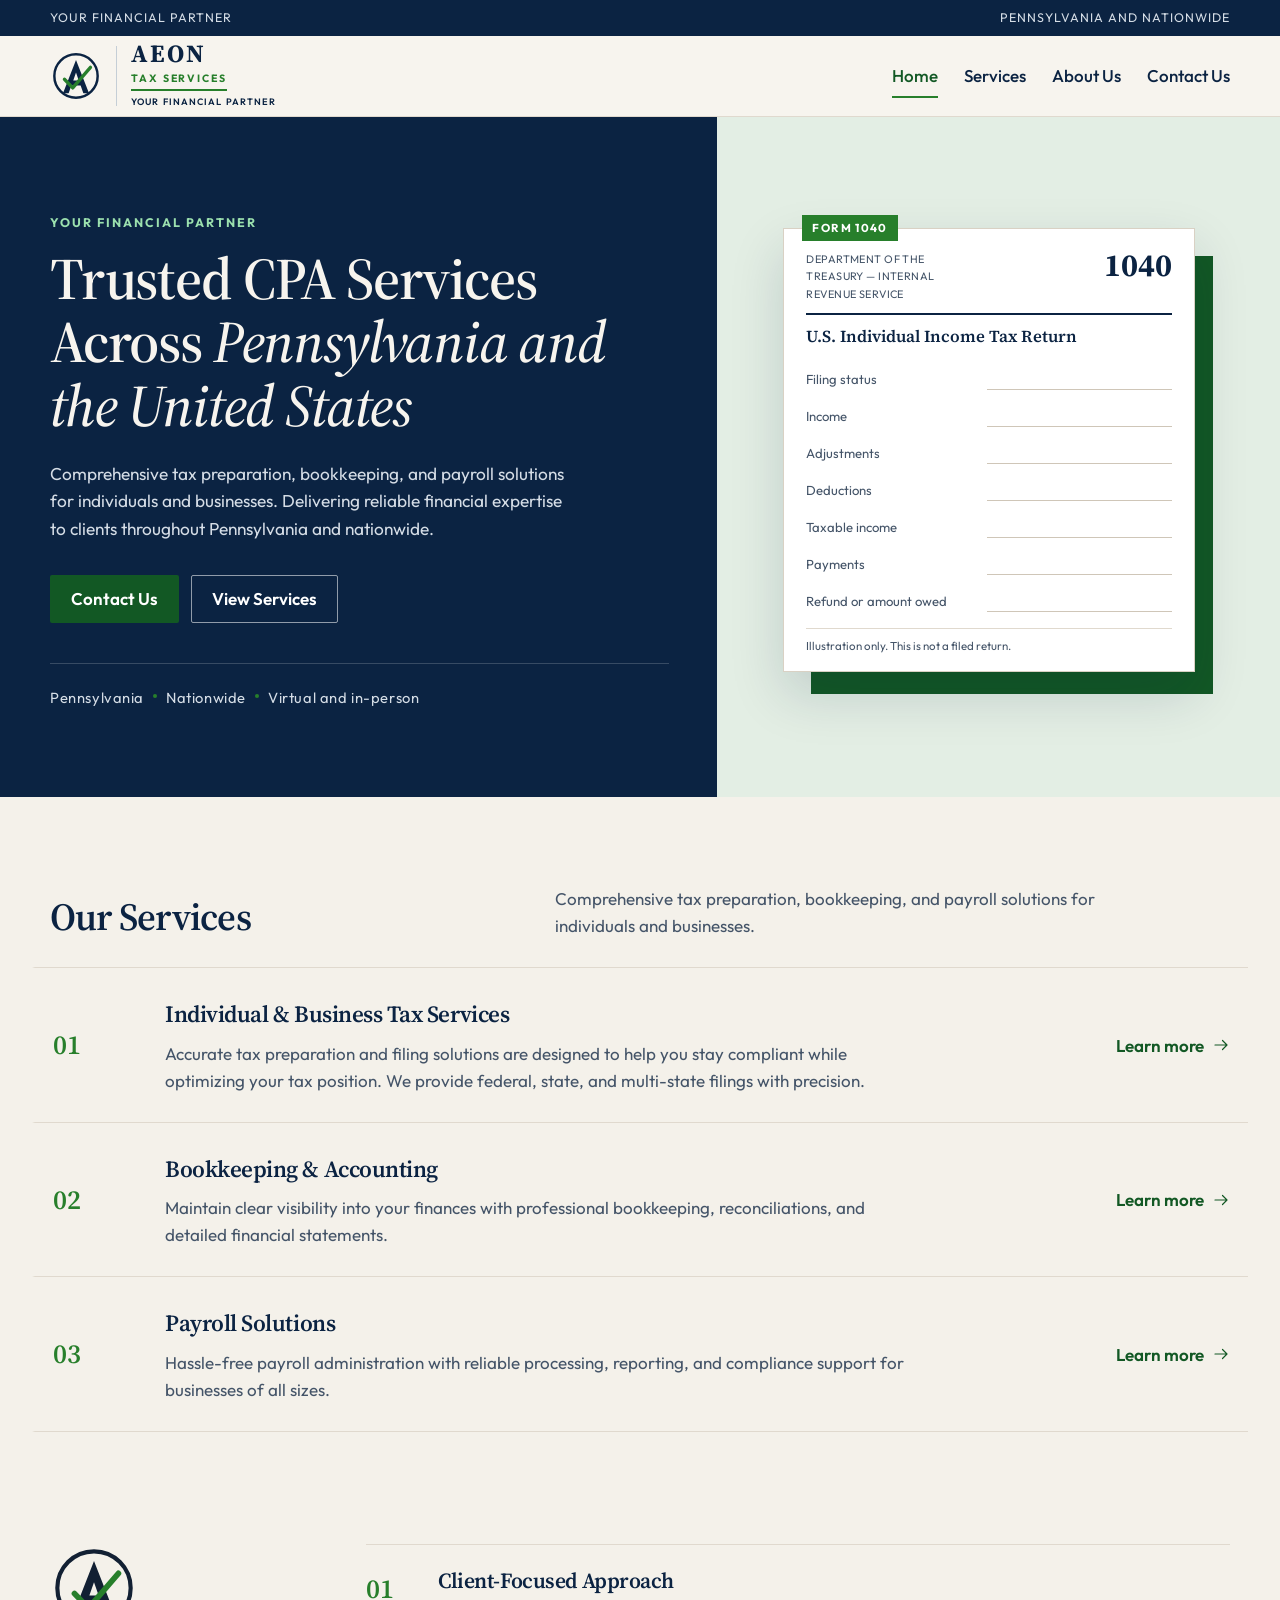
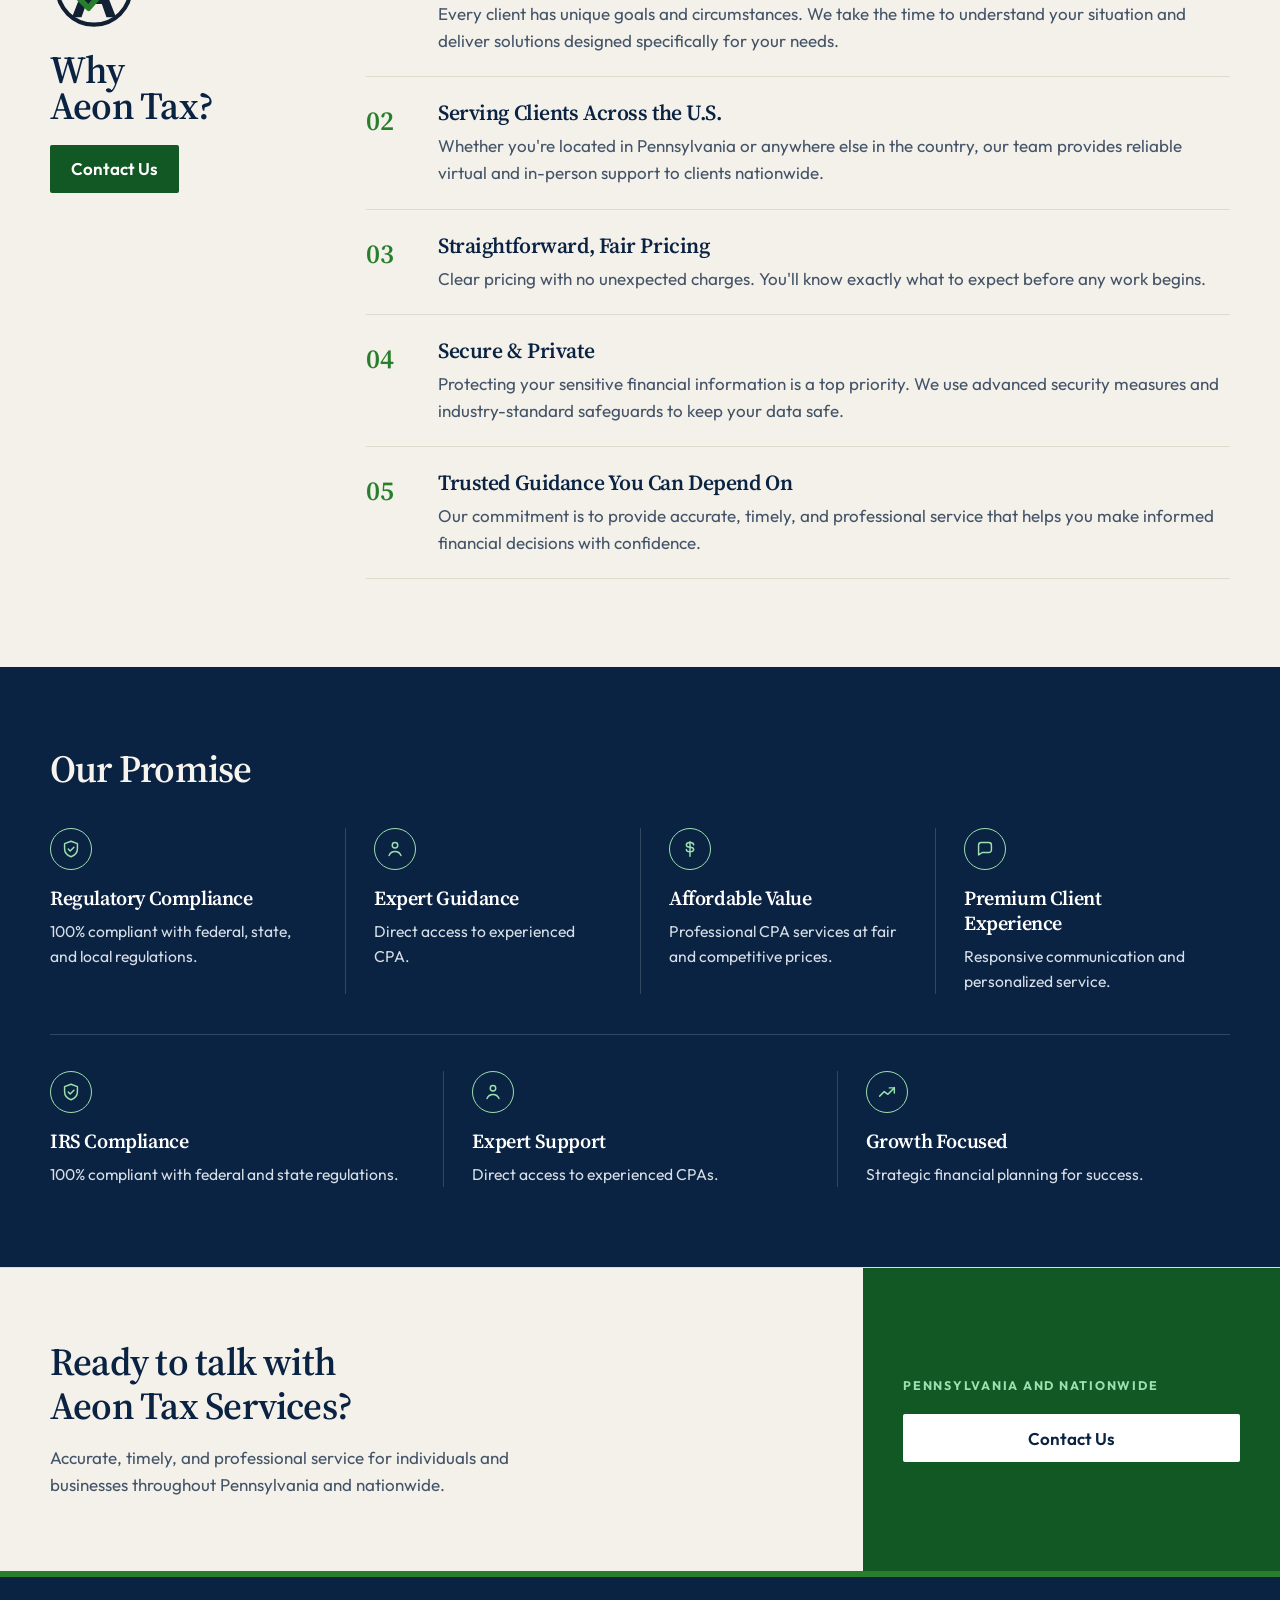
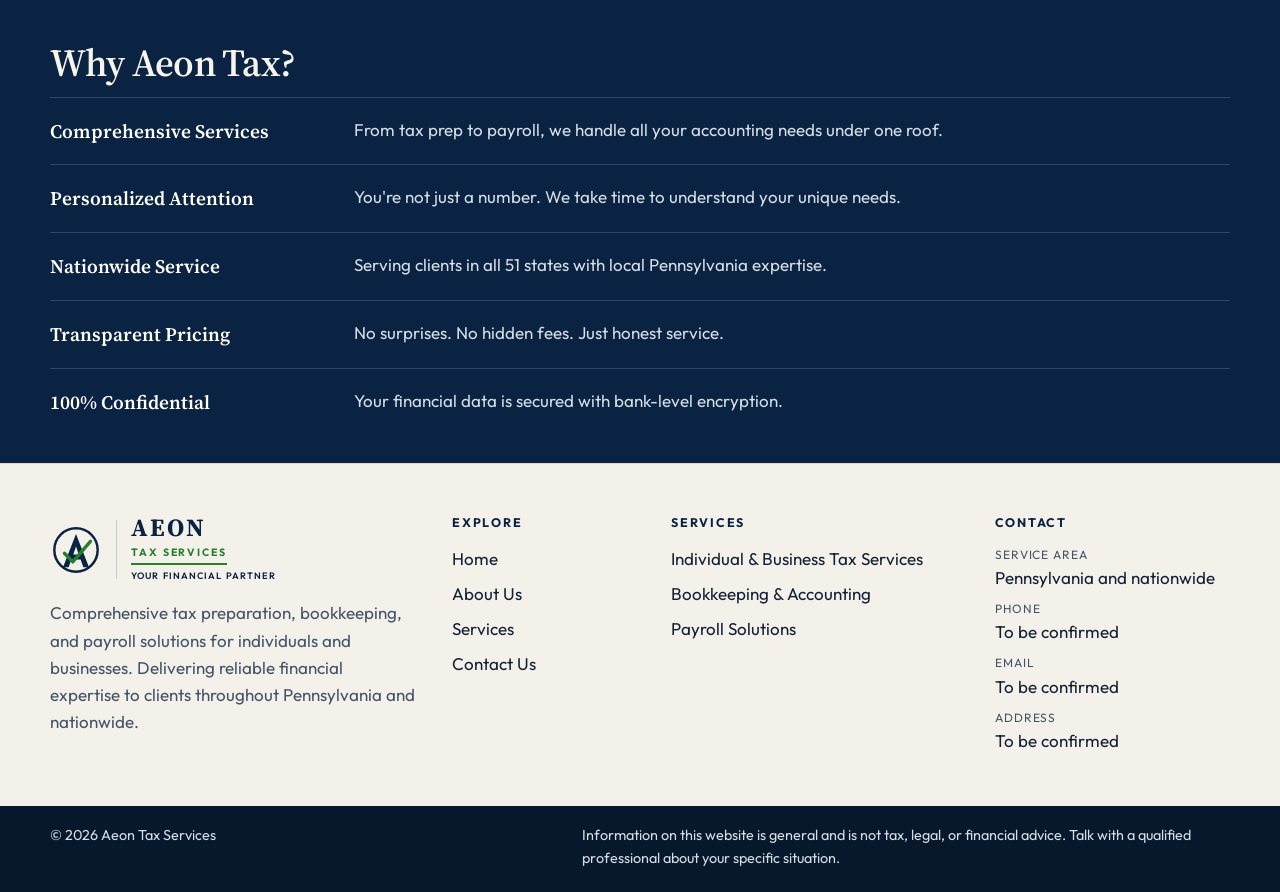
==== commit f04eaf60: "Revert "refactor: overhaul site structure with new v2 layout, styles, and media assets"" ====
--- a/index.html
+++ b/index.html
@@ -1,263 +1,219 @@
-<!DOCTYPE html>
+<!doctype html>
 <html lang="en">
 <head>
-  <meta charset="utf-8">
-  <meta name="viewport" content="width=device-width, initial-scale=1">
-  <title>Aeon Tax Services | CPA Services in Pennsylvania</title>
-  <meta name="description" content="Comprehensive tax preparation, bookkeeping, and payroll solutions for individuals and businesses throughout Pennsylvania and nationwide.">
-  <meta name="theme-color" content="#0e1f3b">
-  <meta property="og:title" content="Aeon Tax Services | CPA Services in Pennsylvania">
-  <meta property="og:description" content="Comprehensive tax preparation, bookkeeping, and payroll solutions for individuals and businesses throughout Pennsylvania and nationwide.">
-  <meta property="og:type" content="website">
-  <meta property="og:locale" content="en_US">
-  <link rel="icon" href="assets/favicon.png" type="image/png">
-  <link rel="apple-touch-icon" href="assets/favicon.png">
+  <meta charset="UTF-8">
+  <meta name="viewport" content="width=device-width, initial-scale=1.0">
+  <meta name="description" content="Aeon Tax Services provides tax preparation, bookkeeping, and payroll solutions for individuals and businesses throughout Pennsylvania and nationwide.">
+  <meta name="theme-color" content="#0B2342">
+  <link rel="icon" href="assets/images/favicon.svg" type="image/svg+xml">
   <link rel="preconnect" href="https://fonts.googleapis.com">
   <link rel="preconnect" href="https://fonts.gstatic.com" crossorigin>
-  <link href="https://fonts.googleapis.com/css2?family=Outfit:wght@500;600;700&family=Source+Sans+3:wght@400;500;600;700&display=swap" rel="stylesheet">
-  <link rel="stylesheet" href="css/styles.css">
-  <script type="application/ld+json">
-  {
-    "@context": "https://schema.org",
-    "@type": "AccountingService",
-    "name": "Aeon Tax Services",
-    "description": "Comprehensive tax preparation, bookkeeping, and payroll solutions for individuals and businesses throughout Pennsylvania and nationwide.",
-    "areaServed": [
-      { "@type": "State", "name": "Pennsylvania" },
-      { "@type": "Country", "name": "United States" }
-    ],
-    "knowsAbout": ["Tax preparation", "Bookkeeping", "Payroll"]
-  }
-  </script>
+  <link href="https://fonts.googleapis.com/css2?family=Outfit:wght@400;500;600;700&family=Source+Serif+4:ital,opsz,wght@0,8..60,500;0,8..60,600;0,8..60,700;1,8..60,500;1,8..60,600&display=swap" rel="stylesheet">
+  <link rel="stylesheet" href="assets/css/style.css">
+  <title>Aeon Tax Services | Your Financial Partner</title>
 </head>
-<body data-page="home">
-  <a class="skip-link" href="#main">Skip to content</a>
-  <header class="site-header">
-    <div class="utility-bar">
-      <div class="container utility-bar-inner">
-        <span>Your Tax and Accounting Partner</span>
-        <span>Pennsylvania and Nationwide</span>
-      </div>
-    </div>
-    <div class="container header-bar">
-      <a class="brand" href="index.html" data-nav="home">
-        <img src="assets/logo-primary.png" alt="Aeon Tax Services" width="407" height="332">
+<body>
+<a class="skip" href="#content">Skip to content</a>
+<div class="chrome">
+  <div class="utility">
+    <div class="wrap utility-inner">
+      <span>Your Financial Partner</span>
+      <span class="utility-right">Pennsylvania and nationwide</span>
+    </div>
+  </div>
+  <header class="header-bar">
+    <div class="wrap header-inner">
+      <a class="logo" href="index.html" aria-label="Aeon Tax Services, home"><span class="logo-lockup" aria-hidden="true"><svg class="seal" width="52" height="52" viewBox="0 0 72 72" aria-hidden="true" focusable="false"><circle cx="36" cy="36" r="30" fill="none" stroke="currentColor" stroke-width="3.4"/><path fill="currentColor" fill-rule="evenodd" d="M36 14 54 60h-7.8L42.4 49H29.6L25.8 60H18L36 14Zm0 17.2-3.8 11h7.6L36 31.2Z"/><path d="M20 40.5 31.5 52.5 56 24" fill="none" stroke="#277F2B" stroke-width="4.6" stroke-linecap="round" stroke-linejoin="round"/></svg><span class="logo-divider"></span><span class="logo-words"><span class="logo-name">AEON</span><span class="logo-sub">Tax Services</span><span class="logo-tag">Your Financial Partner</span></span></span></a>
+      <button type="button" class="menu-toggle" aria-expanded="false" aria-controls="site-nav">
+        <span class="sr-only">Open menu</span>
+        <span></span>
+        <span></span>
+        <span></span>
+      </button>
+      <nav id="site-nav" class="nav" aria-label="Primary">
+        <a class="nav-link active" href="index.html" aria-current="page">Home</a>
+        <a class="nav-link" href="services.html">Services</a>
+        <a class="nav-link" href="about.html">About Us</a>
+        <a class="nav-link" href="contact.html">Contact Us</a>
+      </nav>
+    </div>
+  </header>
+</div>
+<main id="content">
+
+<section class="hero">
+  <div class="hero-copy">
+    <p class="kicker">Your Financial Partner</p>
+    <h1>Trusted CPA Services Across <em>Pennsylvania and the United States</em></h1>
+    <p class="lede">Comprehensive tax preparation, bookkeeping, and payroll solutions for individuals and businesses. Delivering reliable financial expertise to clients throughout Pennsylvania and nationwide.</p>
+    <div class="hero-actions">
+      <a class="btn btn-green" href="contact.html">Contact Us</a>
+      <a class="btn btn-ghost" href="services.html">View Services</a>
+    </div>
+    <ul class="hero-meta">
+      <li>Pennsylvania</li>
+      <li>Nationwide</li>
+      <li>Virtual and in-person</li>
+    </ul>
+  </div>
+  <div class="hero-visual">
+    <figure class="return-figure" aria-label="Illustration of IRS Form 1040, U.S. Individual Income Tax Return">
+  <div class="return-stage">
+    <div class="return-offset" aria-hidden="true"></div>
+    <div class="return-sheet">
+      <div class="return-tab">Form 1040</div>
+      <div class="return-head">
+        <p>Department of the Treasury — Internal Revenue Service</p>
+        <strong>1040</strong>
+      </div>
+      <h2>U.S. Individual Income Tax Return</h2>
+      <ul>
+        <li><span>Filing status</span><span class="return-rule"></span></li>
+        <li><span>Income</span><span class="return-rule"></span></li>
+        <li><span>Adjustments</span><span class="return-rule"></span></li>
+        <li><span>Deductions</span><span class="return-rule"></span></li>
+        <li><span>Taxable income</span><span class="return-rule"></span></li>
+        <li><span>Payments</span><span class="return-rule"></span></li>
+        <li><span>Refund or amount owed</span><span class="return-rule"></span></li>
+      </ul>
+      <figcaption>Illustration only. This is not a filed return.</figcaption>
+    </div>
+  </div>
+</figure>
+  </div>
+</section>
+<section class="section ledger-section" aria-labelledby="services-title">
+  <div class="wrap">
+    <div class="section-heading">
+      <h2 id="services-title">Our Services</h2>
+      <p>Comprehensive tax preparation, bookkeeping, and payroll solutions for individuals and businesses.</p>
+    </div>
+    <div class="ledger">
+      <a class="ledger-row" href="services.html#tax">
+        <span class="ledger-num">01</span>
+        <span class="ledger-copy">
+          <strong>Individual &amp; Business Tax Services</strong>
+          <span>Accurate tax preparation and filing solutions are designed to help you stay compliant while optimizing your tax position. We provide federal, state, and multi-state filings with precision.</span>
+        </span>
+        <span class="link-arrow">Learn more <svg class="icon" viewBox="0 0 24 24" aria-hidden="true" focusable="false"><path d="M4 12h16M14 6l6 6-6 6" fill="none" stroke="currentColor" stroke-width="1.6" stroke-linecap="round" stroke-linejoin="round"/></svg></span>
       </a>
-      <button class="nav-toggle" type="button" aria-expanded="false" aria-controls="site-nav">
-        <span class="sr-only">Open menu</span>
-        <span class="nav-toggle-bar"></span>
-      </button>
-      <nav class="site-nav" id="site-nav" aria-label="Primary">
+      <a class="ledger-row" href="services.html#bookkeeping">
+        <span class="ledger-num">02</span>
+        <span class="ledger-copy">
+          <strong>Bookkeeping &amp; Accounting</strong>
+          <span>Maintain clear visibility into your finances with professional bookkeeping, reconciliations, and detailed financial statements.</span>
+        </span>
+        <span class="link-arrow">Learn more <svg class="icon" viewBox="0 0 24 24" aria-hidden="true" focusable="false"><path d="M4 12h16M14 6l6 6-6 6" fill="none" stroke="currentColor" stroke-width="1.6" stroke-linecap="round" stroke-linejoin="round"/></svg></span>
+      </a>
+      <a class="ledger-row" href="services.html#payroll">
+        <span class="ledger-num">03</span>
+        <span class="ledger-copy">
+          <strong>Payroll Solutions</strong>
+          <span>Hassle-free payroll administration with reliable processing, reporting, and compliance support for businesses of all sizes.</span>
+        </span>
+        <span class="link-arrow">Learn more <svg class="icon" viewBox="0 0 24 24" aria-hidden="true" focusable="false"><path d="M4 12h16M14 6l6 6-6 6" fill="none" stroke="currentColor" stroke-width="1.6" stroke-linecap="round" stroke-linejoin="round"/></svg></span>
+      </a>
+    </div>
+  </div>
+</section>
+<section class="section why-section" aria-labelledby="why-title">
+  <div class="wrap why-layout">
+    <div class="why-intro">
+      <svg class="seal" width="88" height="88" viewBox="0 0 72 72" aria-hidden="true" focusable="false"><circle cx="36" cy="36" r="30" fill="none" stroke="currentColor" stroke-width="3.4"/><path fill="currentColor" fill-rule="evenodd" d="M36 14 54 60h-7.8L42.4 49H29.6L25.8 60H18L36 14Zm0 17.2-3.8 11h7.6L36 31.2Z"/><path d="M20 40.5 31.5 52.5 56 24" fill="none" stroke="#277F2B" stroke-width="4.6" stroke-linecap="round" stroke-linejoin="round"/></svg>
+      <h2 id="why-title">Why<br>Aeon Tax?</h2>
+      <a class="btn btn-green" href="contact.html">Contact Us</a>
+    </div>
+    <ol class="why-list">
+      <li><span>01</span><div><h3>Client-Focused Approach</h3><p>Every client has unique goals and circumstances. We take the time to understand your situation and deliver solutions designed specifically for your needs.</p></div></li>
+      <li><span>02</span><div><h3>Serving Clients Across the U.S.</h3><p>Whether you're located in Pennsylvania or anywhere else in the country, our team provides reliable virtual and in-person support to clients nationwide.</p></div></li>
+      <li><span>03</span><div><h3>Straightforward, Fair Pricing</h3><p>Clear pricing with no unexpected charges. You'll know exactly what to expect before any work begins.</p></div></li>
+      <li><span>04</span><div><h3>Secure &amp; Private</h3><p>Protecting your sensitive financial information is a top priority. We use advanced security measures and industry-standard safeguards to keep your data safe.</p></div></li>
+      <li><span>05</span><div><h3>Trusted Guidance You Can Depend On</h3><p>Our commitment is to provide accurate, timely, and professional service that helps you make informed financial decisions with confidence.</p></div></li>
+    </ol>
+  </div>
+</section>
+<section class="promise-band" aria-labelledby="promise-title">
+  <div class="wrap">
+    <h2 id="promise-title">Our Promise</h2>
+    <div class="promise-grid">
+      <article><span class="promise-icon"><svg class="icon" viewBox="0 0 24 24" aria-hidden="true" focusable="false"><path d="M12 3.5 19 6.2v5.4c0 4.2-2.8 7.2-7 8.9-4.2-1.7-7-4.7-7-8.9V6.2L12 3.5Z" fill="none" stroke="currentColor" stroke-width="1.6" stroke-linecap="round" stroke-linejoin="round"/><path d="M9 12.1 11.1 14.2 15.2 10" fill="none" stroke="currentColor" stroke-width="1.6" stroke-linecap="round" stroke-linejoin="round"/></svg></span><h3>Regulatory Compliance</h3><p>100% compliant with federal, state, and local regulations.</p></article>
+      <article><span class="promise-icon"><svg class="icon" viewBox="0 0 24 24" aria-hidden="true" focusable="false"><circle cx="12" cy="8" r="3" fill="none" stroke="currentColor" stroke-width="1.6" stroke-linecap="round" stroke-linejoin="round"/><path d="M5.5 19.2c1.2-3 3.4-4.4 6.5-4.4s5.3 1.4 6.5 4.4" fill="none" stroke="currentColor" stroke-width="1.6" stroke-linecap="round" stroke-linejoin="round"/></svg></span><h3>Expert Guidance</h3><p>Direct access to experienced CPA.</p></article>
+      <article><span class="promise-icon"><svg class="icon" viewBox="0 0 24 24" aria-hidden="true" focusable="false"><path d="M12 4v16" fill="none" stroke="currentColor" stroke-width="1.6" stroke-linecap="round" stroke-linejoin="round"/><path d="M16 7.5c0-1.4-1.8-2.5-4-2.5s-4 1.1-4 2.5 1.8 2.4 4 2.5 4 1.1 4 2.5-1.8 2.5-4 2.5-4-1.1-4-2.5" fill="none" stroke="currentColor" stroke-width="1.6" stroke-linecap="round" stroke-linejoin="round"/></svg></span><h3>Affordable Value</h3><p>Professional CPA services at fair and competitive prices.</p></article>
+      <article><span class="promise-icon"><svg class="icon" viewBox="0 0 24 24" aria-hidden="true" focusable="false"><path d="M5 16.5V7.8A2.8 2.8 0 0 1 7.8 5h8.4A2.8 2.8 0 0 1 19 7.8v5.2a2.8 2.8 0 0 1-2.8 2.8H9l-4 2.7Z" fill="none" stroke="currentColor" stroke-width="1.6" stroke-linecap="round" stroke-linejoin="round"/></svg></span><h3>Premium Client Experience</h3><p>Responsive communication and personalized service.</p></article>
+    </div>
+    <div class="promise-grid promise-grid-extra">
+      <article><span class="promise-icon"><svg class="icon" viewBox="0 0 24 24" aria-hidden="true" focusable="false"><path d="M12 3.5 19 6.2v5.4c0 4.2-2.8 7.2-7 8.9-4.2-1.7-7-4.7-7-8.9V6.2L12 3.5Z" fill="none" stroke="currentColor" stroke-width="1.6" stroke-linecap="round" stroke-linejoin="round"/><path d="M9 12.1 11.1 14.2 15.2 10" fill="none" stroke="currentColor" stroke-width="1.6" stroke-linecap="round" stroke-linejoin="round"/></svg></span><h3>IRS Compliance</h3><p>100% compliant with federal and state regulations.</p></article>
+      <article><span class="promise-icon"><svg class="icon" viewBox="0 0 24 24" aria-hidden="true" focusable="false"><circle cx="12" cy="8" r="3" fill="none" stroke="currentColor" stroke-width="1.6" stroke-linecap="round" stroke-linejoin="round"/><path d="M5.5 19.2c1.2-3 3.4-4.4 6.5-4.4s5.3 1.4 6.5 4.4" fill="none" stroke="currentColor" stroke-width="1.6" stroke-linecap="round" stroke-linejoin="round"/></svg></span><h3>Expert Support</h3><p>Direct access to experienced CPAs.</p></article>
+      <article><span class="promise-icon"><svg class="icon" viewBox="0 0 24 24" aria-hidden="true" focusable="false"><path d="M4 16.5 9 11.5 13 14.5 20 7.5" fill="none" stroke="currentColor" stroke-width="1.6" stroke-linecap="round" stroke-linejoin="round"/><path d="M14.5 7.5H20V13" fill="none" stroke="currentColor" stroke-width="1.6" stroke-linecap="round" stroke-linejoin="round"/></svg></span><h3>Growth Focused</h3><p>Strategic financial planning for success.</p></article>
+    </div>
+  </div>
+</section>
+<section class="callout" aria-label="Ready to talk with Aeon Tax Services?">
+  <div class="callout-copy">
+    <h2>Ready to talk with Aeon Tax Services?</h2>
+    <p>Accurate, timely, and professional service for individuals and businesses throughout Pennsylvania and nationwide.</p>
+  </div>
+  <div class="callout-action">
+    <p>Pennsylvania and nationwide</p>
+    <a class="btn btn-white" href="contact.html">Contact Us</a>
+  </div>
+</section>
+
+</main>
+<footer class="footer">
+  <section class="standards" aria-labelledby="standards-title">
+    <div class="wrap">
+      <h2 id="standards-title">Why Aeon Tax?</h2>
+      <ul>
+        <li><strong>Comprehensive Services</strong><span>From tax prep to payroll, we handle all your accounting needs under one roof.</span></li>
+        <li><strong>Personalized Attention</strong><span>You're not just a number. We take time to understand your unique needs.</span></li>
+        <li><strong>Nationwide Service</strong><span>Serving clients in all 51 states with local Pennsylvania expertise.</span></li>
+        <li><strong>Transparent Pricing</strong><span>No surprises. No hidden fees. Just honest service.</span></li>
+        <li><strong>100% Confidential</strong><span>Your financial data is secured with bank-level encryption.</span></li>
+      </ul>
+    </div>
+  </section>
+  <div class="footer-main">
+    <div class="wrap footer-grid">
+      <div class="footer-brand">
+        <a class="logo" href="index.html" aria-label="Aeon Tax Services, home"><span class="logo-lockup" aria-hidden="true"><svg class="seal" width="52" height="52" viewBox="0 0 72 72" aria-hidden="true" focusable="false"><circle cx="36" cy="36" r="30" fill="none" stroke="currentColor" stroke-width="3.4"/><path fill="currentColor" fill-rule="evenodd" d="M36 14 54 60h-7.8L42.4 49H29.6L25.8 60H18L36 14Zm0 17.2-3.8 11h7.6L36 31.2Z"/><path d="M20 40.5 31.5 52.5 56 24" fill="none" stroke="#277F2B" stroke-width="4.6" stroke-linecap="round" stroke-linejoin="round"/></svg><span class="logo-divider"></span><span class="logo-words"><span class="logo-name">AEON</span><span class="logo-sub">Tax Services</span><span class="logo-tag">Your Financial Partner</span></span></span></a>
+        <p>Comprehensive tax preparation, bookkeeping, and payroll solutions for individuals and businesses. Delivering reliable financial expertise to clients throughout Pennsylvania and nationwide.</p>
+      </div>
+      <div>
+        <h2>Explore</h2>
         <ul>
-          <li><a href="index.html" data-nav="home">Home</a></li>
-          <li><a href="index.html#services" data-nav="services">Services</a></li>
-          <li><a href="index.html#about" data-nav="about">About Us</a></li>
-          <li><a href="index.html#contact" data-nav="contact">Contact Us</a></li>
+          <li><a href="index.html">Home</a></li>
+          <li><a href="about.html">About Us</a></li>
+          <li><a href="services.html">Services</a></li>
+          <li><a href="contact.html">Contact Us</a></li>
         </ul>
-      </nav>
-    </div>
-  </header>
-
-  <main id="main">
-    <section class="hero" id="hero">
-      <div class="container hero-container">
-        <div class="hero-top">
-          <p class="eyebrow"><span class="eyebrow-accent" aria-hidden="true"></span> Aeon Tax and Accounting Services</p>
-          <h1 class="hero-heading">Trusted CPA Services Across Pennsylvania and the United States</h1>
-          <p class="hero-subhead">Comprehensive tax preparation, bookkeeping, and payroll solutions for individuals and businesses. Delivering reliable financial expertise to clients throughout Pennsylvania and Nationwide.</p>
-        </div>
-
-        <div class="hero-banner-container">
-          <div class="hero-banner-frame">
-            <button type="button" class="hero-banner-trigger" data-form-open aria-haspopup="dialog" aria-controls="form-modal" aria-label="Open larger view of tax season promotion banner">
-              <img 
-                src="assets/hero-banner.jpg" 
-                width="1024" 
-                height="558" 
-                alt="Aeon Tax Services - Save More This Tax Season! 20% Early Bird Discount Before February 28, 2027. Additional discounts for students and senior citizens. Contact us today." 
-                class="hero-banner-img"
-                fetchpriority="high"
-                decoding="async"
-              >
-            </button>
-            <a href="index.html#contact" class="hero-banner-cta-link" aria-label="Contact Us Today for 20% Early Bird Tax Season Discount">
-              <span class="sr-only">Contact Us Today</span>
-              <span class="hero-cta-sheen" aria-hidden="true"></span>
-            </a>
-          </div>
-        </div>
-      </div>
-    </section>
-
-    <section class="section" id="services" aria-labelledby="services-heading">
-      <div class="container">
-        <div class="section-heading">
-          <h2 id="services-heading">Our Services</h2>
-          <p>Tax, bookkeeping, and payroll under one roof</p>
-        </div>
-        <div class="services-grid">
-          <article class="service-card service-card-media">
-            <img class="service-card-image" src="assets/services/tax.jpg" width="1800" height="1201" alt="Person reviewing and signing financial documents">
-            <div class="service-card-body">
-              <h3>Individual &amp; Business Tax Services</h3>
-              <p>Accurate tax preparation and filing solutions are designed to help you stay compliant while optimizing your tax position. We provide federal, state, and multi-state filings with precision.</p>
-            </div>
-          </article>
-          <article class="service-card service-card-media">
-            <img class="service-card-image" src="assets/services/bookkeeping.jpg" width="1800" height="1282" alt="Laptop displaying financial charts and account figures">
-            <div class="service-card-body">
-              <h3>Bookkeeping &amp; Accounting</h3>
-              <p>Maintain clear visibility into your finances with professional bookkeeping, reconciliations, and detailed financial statements.</p>
-            </div>
-          </article>
-          <article class="service-card service-card-media">
-            <img class="service-card-image" src="assets/services/payroll.jpg" width="1800" height="1200" alt="Business owners reviewing paperwork during a meeting">
-            <div class="service-card-body">
-              <h3>Payroll Solutions</h3>
-              <p>Hassle-free payroll administration with reliable processing, reporting, and compliance support for businesses of all sizes.</p>
-            </div>
-          </article>
-        </div>
-      </div>
-    </section>
-
-    <section class="section section-paper" aria-labelledby="promise-heading">
-      <div class="container">
-        <div class="section-heading">
-          <h2 id="promise-heading">Our Promise</h2>
-          <p>Professional CPA services for individuals and businesses.</p>
-        </div>
-        <div class="promise-grid">
-          <article class="promise-card">
-            <span class="icon-badge">
-              <svg viewBox="0 0 24 24" aria-hidden="true"><path d="M12 3 5 6v6c0 4.2 2.8 7.4 7 8.5 4.2-1.1 7-4.3 7-8.5V6l-7-3z"/><path d="m9 12 2 2 4-4"/></svg>
-            </span>
-            <h3>Regulatory Compliance</h3>
-            <p>100% compliant with federal, state, and local regulations.</p>
-          </article>
-          <article class="promise-card">
-            <span class="icon-badge">
-              <svg viewBox="0 0 24 24" aria-hidden="true"><path d="M12 12a4 4 0 1 0-4-4 4 4 0 0 0 4 4z"/><path d="M5 20a7 7 0 0 1 14 0"/></svg>
-            </span>
-            <h3>Expert Guidance</h3>
-            <p>Direct access to an experienced CPA.</p>
-          </article>
-          <article class="promise-card">
-            <span class="icon-badge">
-              <svg viewBox="0 0 24 24" aria-hidden="true"><path d="M12 3h7v7l-9 9-7-7 9-9z"/><path d="M16.5 7.5h.01"/></svg>
-            </span>
-            <h3>Affordable Value</h3>
-            <p>Professional CPA services at fair and competitive prices.</p>
-          </article>
-          <article class="promise-card">
-            <span class="icon-badge">
-              <svg viewBox="0 0 24 24" aria-hidden="true"><path d="M5 6h14v9H8l-3 3V6z"/></svg>
-            </span>
-            <h3>Premium Client Experience</h3>
-            <p>Responsive communication and personalized service.</p>
-          </article>
-        </div>
-      </div>
-    </section>
-
-    <section class="section" id="about" aria-labelledby="about-heading">
-      <div class="container why-layout">
-        <div class="why-intro">
-          <h2 id="about-heading">Why Aeon Tax?</h2>
-          <p>We take the time to understand your situation, explain pricing before work begins, and protect your financial information.</p>
-        </div>
-        <div class="reason-panel">
-          <ol class="reason-list">
-            <li>
-              <div>
-                <h3>Client-Focused Approach</h3>
-                <p>Every client has unique goals and circumstances. We take the time to understand your situation and deliver solutions designed specifically for your needs.</p>
-              </div>
-            </li>
-            <li>
-              <div>
-                <h3>Serving Clients Across the U.S.</h3>
-                <p>Whether you're located in Pennsylvania or anywhere else in the country, our team provides reliable virtual and in-person support to clients nationwide.</p>
-              </div>
-            </li>
-            <li>
-              <div>
-                <h3>Straightforward, Fair Pricing</h3>
-                <p>Clear pricing with no unexpected charges. You'll know exactly what to expect before any work begins.</p>
-              </div>
-            </li>
-            <li>
-              <div>
-                <h3>Secure &amp; Private</h3>
-                <p>Protecting your sensitive financial information is a top priority. We use advanced security measures and industry-standard safeguards to keep your data safe.</p>
-              </div>
-            </li>
-            <li>
-              <div>
-                <h3>Trusted Guidance You Can Depend On</h3>
-                <p>Our commitment is to provide accurate, timely, and professional service that helps you make informed financial decisions with confidence.</p>
-              </div>
-            </li>
-          </ol>
-        </div>
-      </div>
-    </section>
-
-    <section class="section cta-band" id="contact" aria-labelledby="contact-heading">
-      <div class="container">
-        <hr class="cta-rule">
-        <h2 id="contact-heading">Schedule Your Free Call Today!</h2>
-        <p>Give us a call and we're happy to give you our advice on how we can best serve you.</p>
-        <div class="cta-actions">
-          <a class="btn btn-light" href="tel:+14452820983">Call +1 (445) 282-0983</a>
-          <a class="btn btn-outline-light" href="mailto:aeontaxcpa@gmail.com">Email aeontaxcpa@gmail.com</a>
-        </div>
-      </div>
-    </section>
-  </main>
-
-  <footer class="site-footer">
-    <div class="container footer-grid">
-      <div class="footer-brand">
-        <a href="index.html" data-nav="home">
-          <img src="assets/logo-primary.png" alt="Aeon Tax Services" width="407" height="332">
-        </a>
-        <p>Comprehensive tax preparation, bookkeeping, and payroll solutions for individuals and businesses throughout Pennsylvania and nationwide.</p>
       </div>
       <div>
-        <h2 class="footer-title">Services</h2>
+        <h2>Services</h2>
         <ul>
-          <li><a href="index.html#services">Individual &amp; Business Tax Services</a></li>
-          <li><a href="index.html#services">Bookkeeping &amp; Accounting</a></li>
-          <li><a href="index.html#services">Payroll Solutions</a></li>
+          <li><a href="services.html#tax">Individual &amp; Business Tax Services</a></li>
+          <li><a href="services.html#bookkeeping">Bookkeeping &amp; Accounting</a></li>
+          <li><a href="services.html#payroll">Payroll Solutions</a></li>
         </ul>
       </div>
       <div>
-        <h2 class="footer-title">Contact</h2>
-        <ul>
-          <li>Pennsylvania and Nationwide</li>
-          <li>Phone: <a href="tel:+14452820983">+1 (445) 282-0983</a></li>
-          <li>Email: <a href="mailto:aeontaxcpa@gmail.com">aeontaxcpa@gmail.com</a></li>
-          <li>Location: <span class="is-pending">Warrington, PA</span></li>
+        <h2>Contact</h2>
+        <ul class="contact-facts">
+          <li><span>Service area</span>Pennsylvania and nationwide</li>
+          <li><span>Phone</span>To be confirmed</li>
+          <li><span>Email</span>To be confirmed</li>
+          <li><span>Address</span>To be confirmed</li>
         </ul>
       </div>
     </div>
-    <div class="footer-base">
-      <div class="container footer-base-inner">
-        <p>© 2026 Aeon Tax Services</p>
-        <p>Information on this website is general and is not tax, legal, or financial advice. Talk with a qualified professional about your specific situation.</p>
-      </div>
-    </div>
-  </footer>
-  <dialog class="form-modal" id="form-modal" aria-labelledby="form-modal-title">
-    <div class="form-modal-bar">
-      <h2 id="form-modal-title">Tax Season Early Bird Promotion</h2>
-      <button type="button" class="form-modal-close" data-form-close>Close</button>
-    </div>
-    <div class="form-modal-body">
-      <img src="assets/hero-banner.jpg" width="1024" height="558" alt="Enlarged view of Aeon Tax Services Early Bird Promotion Banner">
-    </div>
-  </dialog>
-  <script src="js/main.js" defer></script>
+  </div>
+  <div class="legal">
+    <div class="wrap legal-inner">
+      <p>© 2026 Aeon Tax Services</p>
+      <p>Information on this website is general and is not tax, legal, or financial advice. Talk with a qualified professional about your specific situation.</p>
+    </div>
+  </div>
+</footer>
+<script src="assets/js/main.js"></script>
 </body>
 </html>
--- a/assets/css/style.css
+++ b/assets/css/style.css
@@ -0,0 +1,1402 @@
+:root {
+  --color-primary: #0b2342;
+  --color-primary-deep: #07182c;
+  --color-secondary: #277f2b;
+  --color-accent: #9be0ae;
+  --color-background: #f4f1ea;
+  --color-surface: #ffffff;
+  --color-text: #122033;
+  --color-muted: #445468;
+  --color-border: #e0d9ce;
+  --color-cta: #125824;
+  --color-cta-hover: #0c4a1c;
+  --color-danger: #8e2e2e;
+  --color-mist: #d5dde6;
+  --color-green-soft: #e7f3e6;
+  --color-sage: #e3eee4;
+  --serif: "Source Serif 4", Georgia, "Times New Roman", serif;
+  --sans: "Outfit", "Segoe UI", sans-serif;
+  --wrap: 1180px;
+  --chrome-height: 116px;
+}
+
+*,
+*::before,
+*::after {
+  box-sizing: border-box;
+}
+
+html {
+  scroll-behavior: smooth;
+}
+
+body {
+  margin: 0;
+  font-family: var(--sans);
+  font-size: 1.0625rem;
+  line-height: 1.6;
+  color: var(--color-text);
+  background: var(--color-background);
+  text-rendering: optimizeLegibility;
+  overflow-x: clip;
+}
+
+body.nav-open {
+  overflow: hidden;
+}
+
+h1,
+h2,
+h3,
+p,
+ul,
+ol,
+dl,
+figure {
+  margin: 0;
+}
+
+ul,
+ol {
+  padding: 0;
+  list-style: none;
+}
+
+a {
+  color: inherit;
+}
+
+button,
+input,
+textarea,
+select {
+  font: inherit;
+  color: inherit;
+}
+
+img,
+svg {
+  display: block;
+}
+
+::selection {
+  background: #d7ecd4;
+  color: var(--color-primary);
+}
+
+:focus-visible {
+  outline: 2px solid var(--color-cta);
+  outline-offset: 3px;
+}
+
+.on-dark :focus-visible,
+.hero :focus-visible,
+.masthead :focus-visible,
+.promise-band :focus-visible,
+.audience :focus-visible,
+.contact-panel :focus-visible,
+.standards :focus-visible {
+  outline-color: var(--color-accent);
+}
+
+.sr-only {
+  position: absolute;
+  width: 1px;
+  height: 1px;
+  padding: 0;
+  margin: -1px;
+  overflow: hidden;
+  clip: rect(0, 0, 0, 0);
+  white-space: nowrap;
+  border: 0;
+}
+
+.skip {
+  position: absolute;
+  left: 16px;
+  top: -48px;
+  z-index: 80;
+  background: var(--color-surface);
+  color: var(--color-primary);
+  padding: 10px 14px;
+  text-decoration: none;
+}
+
+.skip:focus {
+  top: 12px;
+}
+
+.wrap {
+  width: min(var(--wrap), calc(100% - 40px));
+  margin-inline: auto;
+}
+
+h1,
+h2,
+h3,
+.logo-name {
+  font-family: var(--serif);
+  font-weight: 600;
+  color: var(--color-primary);
+  letter-spacing: -0.02em;
+}
+
+h1 {
+  font-size: clamp(2.4rem, 4.6vw, 4.35rem);
+  line-height: 1.08;
+}
+
+h1 em {
+  font-style: italic;
+  font-weight: 500;
+}
+
+h2 {
+  font-size: clamp(2rem, 3vw, 2.75rem);
+  line-height: 1.15;
+}
+
+h3 {
+  font-size: 1.35rem;
+  line-height: 1.25;
+}
+
+.kicker {
+  margin-bottom: 14px;
+  color: var(--color-secondary);
+  font-size: 0.78rem;
+  font-weight: 700;
+  letter-spacing: 0.16em;
+  text-transform: uppercase;
+}
+
+.lede {
+  max-width: 62ch;
+  color: var(--color-muted);
+  font-size: 1.08rem;
+}
+
+.btn {
+  display: inline-flex;
+  align-items: center;
+  justify-content: center;
+  min-height: 48px;
+  padding: 0 20px;
+  border: 1px solid transparent;
+  border-radius: 2px;
+  font-weight: 600;
+  text-decoration: none;
+  cursor: pointer;
+  transition: background-color 0.15s ease, border-color 0.15s ease, color 0.15s ease;
+}
+
+.btn-green {
+  background: var(--color-cta);
+  color: #fff;
+}
+
+.btn-green:hover {
+  background: var(--color-cta-hover);
+}
+
+.btn-ghost {
+  background: transparent;
+  color: #fff;
+  border-color: rgba(255, 255, 255, 0.55);
+}
+
+.btn-ghost:hover {
+  background: rgba(255, 255, 255, 0.08);
+}
+
+.btn-white {
+  background: #fff;
+  color: var(--color-primary);
+}
+
+.btn-white:hover {
+  background: var(--color-background);
+}
+
+.link-arrow {
+  display: inline-flex;
+  align-items: center;
+  gap: 8px;
+  color: var(--color-cta);
+  font-weight: 600;
+  text-decoration: none;
+}
+
+.link-arrow .icon {
+  width: 18px;
+  height: 18px;
+}
+
+.link-arrow.light {
+  color: #fff;
+}
+
+.icon {
+  width: 22px;
+  height: 22px;
+}
+
+.section {
+  padding: 88px 0;
+}
+
+.section-heading {
+  display: grid;
+  grid-template-columns: minmax(220px, 0.7fr) minmax(240px, 1fr);
+  gap: 32px;
+  align-items: end;
+  margin-bottom: 28px;
+}
+
+.section-heading p {
+  color: var(--color-muted);
+  max-width: 52ch;
+}
+
+.logo {
+  text-decoration: none;
+  color: var(--color-primary);
+}
+
+.logo-lockup {
+  display: flex;
+  align-items: center;
+  gap: 12px;
+}
+
+.logo-divider {
+  width: 1px;
+  align-self: stretch;
+  background: #c5ced6;
+  margin: 4px 2px;
+}
+
+.logo-words {
+  display: flex;
+  flex-direction: column;
+  min-width: 0;
+}
+
+.logo-name {
+  font-size: 1.55rem;
+  line-height: 0.9;
+  letter-spacing: 0.08em;
+  font-weight: 700;
+}
+
+.logo-sub {
+  width: fit-content;
+  margin-top: 5px;
+  padding-bottom: 2px;
+  border-bottom: 2px solid var(--color-secondary);
+  color: var(--color-secondary);
+  font-size: 0.66rem;
+  font-weight: 700;
+  letter-spacing: 0.18em;
+  text-transform: uppercase;
+}
+
+.logo-tag {
+  margin-top: 4px;
+  color: var(--color-primary);
+  font-size: 0.58rem;
+  font-weight: 600;
+  letter-spacing: 0.12em;
+  text-transform: uppercase;
+}
+
+.chrome {
+  position: sticky;
+  top: 0;
+  z-index: 40;
+}
+
+.utility {
+  background: var(--color-primary);
+  color: var(--color-mist);
+  font-size: 0.78rem;
+  letter-spacing: 0.08em;
+  text-transform: uppercase;
+}
+
+.utility-inner {
+  display: flex;
+  justify-content: space-between;
+  gap: 16px;
+  min-height: 36px;
+  align-items: center;
+}
+
+.header-bar {
+  background: #f7f4ee;
+  border-bottom: 1px solid var(--color-border);
+}
+
+.header-inner {
+  display: flex;
+  align-items: center;
+  justify-content: space-between;
+  min-height: 80px;
+  gap: 20px;
+}
+
+.nav {
+  display: flex;
+  align-items: center;
+  gap: 26px;
+}
+
+.nav-link {
+  color: var(--color-primary);
+  text-decoration: none;
+  font-weight: 500;
+  padding: 8px 0;
+}
+
+.nav-link.active {
+  color: var(--color-cta);
+  box-shadow: inset 0 -2px 0 var(--color-secondary);
+}
+
+.nav-link:hover {
+  color: var(--color-cta);
+}
+
+.menu-toggle {
+  display: none;
+  width: 46px;
+  height: 46px;
+  border: 1px solid var(--color-border);
+  background: transparent;
+  padding: 0;
+  position: relative;
+  cursor: pointer;
+}
+
+.menu-toggle span:not(.sr-only) {
+  position: absolute;
+  left: 12px;
+  right: 12px;
+  height: 2px;
+  background: var(--color-primary);
+  transition: transform 0.15s ease, top 0.15s ease, opacity 0.15s ease;
+}
+
+.menu-toggle span:nth-child(2) { top: 16px; }
+.menu-toggle span:nth-child(3) { top: 22px; }
+.menu-toggle span:nth-child(4) { top: 28px; }
+
+.menu-toggle.is-open span:nth-child(2) {
+  top: 22px;
+  transform: rotate(45deg);
+}
+
+.menu-toggle.is-open span:nth-child(3) {
+  opacity: 0;
+}
+
+.menu-toggle.is-open span:nth-child(4) {
+  top: 22px;
+  transform: rotate(-45deg);
+}
+
+.hero {
+  display: grid;
+  grid-template-columns: 1.12fr 0.88fr;
+  min-height: 680px;
+  background: var(--color-primary);
+  min-width: 0;
+}
+
+.hero-copy,
+.callout-copy,
+.wrap,
+.section-heading,
+.return-figure {
+  min-width: 0;
+}
+
+.hero-copy {
+  display: flex;
+  flex-direction: column;
+  justify-content: center;
+  padding: 72px 48px 64px max(20px, calc((100vw - var(--wrap)) / 2));
+  color: #fff;
+}
+
+.hero-copy .kicker {
+  color: var(--color-accent);
+}
+
+.hero-copy h1 {
+  color: #f7f4ee;
+  max-width: 11em;
+}
+
+.hero-copy .lede {
+  margin-top: 22px;
+  color: var(--color-mist);
+  max-width: 48ch;
+}
+
+.hero-actions {
+  display: flex;
+  flex-wrap: wrap;
+  gap: 12px;
+  margin-top: 32px;
+}
+
+.hero-meta {
+  display: flex;
+  flex-wrap: wrap;
+  gap: 10px 22px;
+  margin-top: 40px;
+  padding-top: 22px;
+  border-top: 1px solid rgba(255, 255, 255, 0.18);
+  color: var(--color-mist);
+  font-size: 0.92rem;
+  letter-spacing: 0.04em;
+}
+
+.hero-meta li {
+  position: relative;
+}
+
+.hero-meta li + li::before {
+  content: "";
+  position: absolute;
+  left: -13px;
+  top: 0.55em;
+  width: 4px;
+  height: 4px;
+  border-radius: 50%;
+  background: var(--color-secondary);
+}
+
+.hero-visual {
+  background: var(--color-sage);
+  display: grid;
+  place-items: center;
+  padding: 48px 36px;
+  overflow: hidden;
+}
+
+.return-figure {
+  width: min(100%, 430px);
+}
+
+.return-stage {
+  position: relative;
+  padding: 8px 18px 22px 0;
+}
+
+.return-offset {
+  position: absolute;
+  z-index: 0;
+  inset: 36px 0 0 28px;
+  background: var(--color-cta);
+}
+
+.return-sheet {
+  position: relative;
+  z-index: 1;
+  background: var(--color-surface);
+  border: 1px solid #d9d1c4;
+  box-shadow: 0 22px 50px rgba(11, 35, 66, 0.16);
+  padding: 22px 22px 16px;
+}
+
+.return-tab {
+  position: absolute;
+  top: -14px;
+  left: 18px;
+  background: var(--color-secondary);
+  color: #fff;
+  font-size: 0.72rem;
+  font-weight: 700;
+  letter-spacing: 0.12em;
+  text-transform: uppercase;
+  padding: 4px 10px;
+}
+
+.return-head {
+  display: flex;
+  justify-content: space-between;
+  gap: 12px;
+  align-items: flex-start;
+  padding-bottom: 10px;
+  border-bottom: 2px solid var(--color-primary);
+}
+
+.return-head p {
+  max-width: 24ch;
+  font-size: 0.68rem;
+  letter-spacing: 0.04em;
+  text-transform: uppercase;
+  color: var(--color-muted);
+}
+
+.return-head strong {
+  font-family: var(--serif);
+  font-size: 2rem;
+  line-height: 0.9;
+  color: var(--color-primary);
+}
+
+.return-sheet h2 {
+  margin: 12px 0 14px;
+  font-size: 1.05rem;
+  letter-spacing: 0;
+}
+
+.return-sheet li {
+  display: grid;
+  grid-template-columns: 1fr 1.1fr;
+  gap: 12px;
+  align-items: end;
+  padding: 8px 0;
+  font-size: 0.82rem;
+  color: var(--color-muted);
+}
+
+.return-rule {
+  height: 1px;
+  background: #cfc6b8;
+}
+
+.return-sheet figcaption {
+  margin-top: 8px;
+  padding-top: 8px;
+  border-top: 1px solid var(--color-border);
+  font-size: 0.72rem;
+  color: var(--color-muted);
+}
+
+.ledger-row {
+  display: grid;
+  grid-template-columns: 88px 1fr auto;
+  gap: 24px;
+  align-items: center;
+  padding: 28px 18px;
+  margin: 0 -18px;
+  border-top: 1px solid var(--color-border);
+  border-left: 3px solid transparent;
+  text-decoration: none;
+  color: inherit;
+}
+
+.ledger-row:last-child {
+  border-bottom: 1px solid var(--color-border);
+}
+
+.ledger-row:hover {
+  background: var(--color-surface);
+  border-left-color: var(--color-secondary);
+}
+
+.ledger-num,
+.service-num,
+.why-list span,
+.why-rows span {
+  font-family: var(--serif);
+  color: var(--color-secondary);
+  font-size: 1.7rem;
+  font-weight: 600;
+  letter-spacing: 0;
+}
+
+.ledger-copy {
+  display: flex;
+  flex-direction: column;
+  gap: 6px;
+}
+
+.ledger-copy strong {
+  font-family: var(--serif);
+  font-size: 1.45rem;
+  font-weight: 600;
+  color: var(--color-primary);
+  letter-spacing: -0.02em;
+}
+
+.ledger-copy span {
+  color: var(--color-muted);
+  max-width: 68ch;
+}
+
+.why-section {
+  padding-top: 24px;
+}
+
+.why-layout {
+  display: grid;
+  grid-template-columns: 260px 1fr;
+  gap: 56px;
+  align-items: start;
+}
+
+.why-intro {
+  position: sticky;
+  top: calc(var(--chrome-height) + 24px);
+  display: flex;
+  flex-direction: column;
+  align-items: flex-start;
+  gap: 20px;
+}
+
+.why-intro h2 {
+  font-size: clamp(2.4rem, 3vw, 3.1rem);
+  line-height: 0.95;
+}
+
+.why-list li {
+  display: grid;
+  grid-template-columns: 56px 1fr;
+  gap: 16px;
+  padding: 22px 0;
+  border-top: 1px solid var(--color-border);
+}
+
+.why-list li:last-child {
+  border-bottom: 1px solid var(--color-border);
+}
+
+.why-list h3,
+.why-rows h3 {
+  margin-bottom: 6px;
+}
+
+.why-list p,
+.why-rows p {
+  color: var(--color-muted);
+}
+
+.promise-band {
+  background: var(--color-primary);
+  color: #fff;
+  padding: 80px 0;
+}
+
+.promise-band h2 {
+  color: #f7f4ee;
+  margin-bottom: 36px;
+}
+
+.promise-grid {
+  display: grid;
+  grid-template-columns: repeat(4, 1fr);
+}
+
+.promise-grid article {
+  padding: 0 28px;
+  border-left: 1px solid rgba(255, 255, 255, 0.16);
+}
+
+.promise-grid article:first-child {
+  padding-left: 0;
+  border-left: 0;
+}
+
+.promise-grid-extra {
+  grid-template-columns: repeat(3, 1fr);
+  margin-top: 40px;
+  padding-top: 36px;
+  border-top: 1px solid rgba(255, 255, 255, 0.16);
+}
+
+.promise-icon,
+.plain-icon {
+  width: 42px;
+  height: 42px;
+  border-radius: 50%;
+  display: grid;
+  place-items: center;
+  margin-bottom: 16px;
+}
+
+.promise-icon {
+  border: 1px solid var(--color-accent);
+  color: var(--color-accent);
+}
+
+.promise-grid h3 {
+  color: #fff;
+  font-size: 1.25rem;
+  margin-bottom: 8px;
+}
+
+.promise-grid p {
+  color: var(--color-mist);
+  font-size: 0.98rem;
+}
+
+.callout {
+  display: grid;
+  grid-template-columns: 1.45fr 0.7fr;
+  background: var(--color-background);
+  color: var(--color-text);
+  border-top: 1px solid var(--color-border);
+}
+
+.callout-copy {
+  padding: 72px 48px 72px max(20px, calc((100vw - var(--wrap)) / 2));
+}
+
+.callout-copy h2 {
+  color: var(--color-primary);
+  max-width: 16ch;
+}
+
+.callout-copy p {
+  margin-top: 16px;
+  max-width: 48ch;
+  color: var(--color-muted);
+}
+
+.callout-action {
+  background: var(--color-cta);
+  display: flex;
+  flex-direction: column;
+  justify-content: center;
+  gap: 18px;
+  padding: 40px;
+}
+
+.callout-action p {
+  color: var(--color-accent);
+  font-size: 0.78rem;
+  font-weight: 700;
+  letter-spacing: 0.14em;
+  text-transform: uppercase;
+}
+
+.masthead {
+  background: var(--color-primary);
+  color: #fff;
+  padding: 72px 0 64px;
+  border-bottom: 6px solid var(--color-secondary);
+}
+
+.masthead h1,
+.masthead .kicker {
+  color: #f7f4ee;
+}
+
+.masthead .kicker {
+  color: var(--color-accent);
+}
+
+.masthead .lede {
+  margin-top: 18px;
+  color: var(--color-mist);
+}
+
+.service-index {
+  background: #f7f4ee;
+  border-bottom: 1px solid var(--color-border);
+}
+
+.service-index-grid {
+  display: grid;
+  grid-template-columns: repeat(3, 1fr);
+}
+
+.service-index a {
+  display: block;
+  padding: 22px 18px;
+  text-decoration: none;
+  color: var(--color-primary);
+  font-weight: 600;
+  border-left: 1px solid var(--color-border);
+}
+
+.service-index a:first-child {
+  border-left: 0;
+  padding-left: 0;
+}
+
+.service-index a span {
+  display: block;
+  margin-bottom: 4px;
+  color: var(--color-secondary);
+  font-family: var(--serif);
+  font-size: 0.95rem;
+}
+
+.service-index a:hover {
+  color: var(--color-cta);
+}
+
+.service-list {
+  padding-bottom: 20px;
+}
+
+.service-block {
+  display: grid;
+  grid-template-columns: 88px 1.35fr 0.8fr;
+  gap: 28px;
+  align-items: start;
+  padding: 64px 0;
+  border-bottom: 1px solid var(--color-border);
+  scroll-margin-top: calc(var(--chrome-height) + 16px);
+}
+
+.service-block.flip .service-copy {
+  order: 2;
+}
+
+.service-block.flip .service-points {
+  order: 1;
+}
+
+.service-copy h2 {
+  margin-bottom: 12px;
+}
+
+.service-copy p {
+  color: var(--color-muted);
+  margin-bottom: 18px;
+  max-width: 58ch;
+}
+
+.service-points {
+  background: var(--color-green-soft);
+  border-top: 3px solid var(--color-secondary);
+  padding: 8px 22px;
+}
+
+.service-points li {
+  display: flex;
+  align-items: center;
+  gap: 10px;
+  padding: 14px 0;
+  border-bottom: 1px solid rgba(11, 35, 66, 0.08);
+  font-weight: 600;
+  color: var(--color-primary);
+}
+
+.service-points li:last-child {
+  border-bottom: 0;
+}
+
+.service-points .icon {
+  color: var(--color-cta);
+  flex: none;
+}
+
+.promise-plain {
+  display: grid;
+  grid-template-columns: 1fr 1fr;
+  background: var(--color-surface);
+  border-top: 1px solid var(--color-border);
+  border-left: 1px solid var(--color-border);
+}
+
+.promise-plain article {
+  padding: 28px;
+  border-right: 1px solid var(--color-border);
+  border-bottom: 1px solid var(--color-border);
+}
+
+.plain-icon {
+  border: 1px solid var(--color-secondary);
+  color: var(--color-cta);
+}
+
+.promise-plain h3 {
+  margin-bottom: 8px;
+}
+
+.promise-plain p {
+  color: var(--color-muted);
+}
+
+.who {
+  padding-bottom: 88px;
+}
+
+.audiences {
+  display: grid;
+  grid-template-columns: 1fr 1fr;
+}
+
+.audience {
+  min-height: 280px;
+  padding: 56px 48px;
+  color: #fff;
+  display: flex;
+  flex-direction: column;
+  align-items: flex-start;
+  gap: 16px;
+}
+
+.audience h3 {
+  color: #fff;
+  font-size: clamp(2rem, 3vw, 2.6rem);
+}
+
+.audience p {
+  max-width: 42ch;
+  color: var(--color-mist);
+}
+
+.audience-individuals {
+  background: var(--color-primary);
+  padding-left: max(20px, calc((100vw - var(--wrap)) / 2));
+}
+
+.audience-businesses {
+  background: var(--color-cta);
+  padding-right: max(20px, calc((100vw - var(--wrap)) / 2));
+}
+
+.audience-businesses p {
+  color: #e7f6e4;
+}
+
+.why-rows li {
+  display: grid;
+  grid-template-columns: 64px minmax(180px, 280px) 1fr;
+  gap: 20px;
+  align-items: baseline;
+  padding: 22px 0;
+  border-top: 1px solid var(--color-border);
+}
+
+.why-rows li:last-child {
+  border-bottom: 1px solid var(--color-border);
+}
+
+.contact-section h2 {
+  margin-bottom: 10px;
+}
+
+.contact-intro {
+  color: var(--color-muted);
+  max-width: 52ch;
+  margin-bottom: 28px;
+}
+
+.contact-layout {
+  display: grid;
+  grid-template-columns: 1.2fr 0.8fr;
+  gap: 40px;
+  align-items: stretch;
+}
+
+.form-notice {
+  margin-bottom: 22px;
+  padding-left: 14px;
+  border-left: 3px solid var(--color-secondary);
+  color: var(--color-muted);
+}
+
+.form-grid {
+  display: grid;
+  grid-template-columns: 1fr 1fr;
+  gap: 8px 28px;
+}
+
+.field {
+  margin-bottom: 16px;
+}
+
+.field label {
+  display: block;
+  margin-bottom: 4px;
+  font-size: 0.82rem;
+  font-weight: 600;
+  letter-spacing: 0.04em;
+  text-transform: uppercase;
+  color: var(--color-primary);
+}
+
+.field input,
+.field textarea,
+.field select {
+  width: 100%;
+  border: 0;
+  border-bottom: 1.5px solid #c9c1b4;
+  border-radius: 0;
+  background: transparent;
+  padding: 12px 0;
+}
+
+.field textarea {
+  resize: vertical;
+  min-height: 140px;
+  background: rgba(255, 255, 255, 0.72);
+  padding: 12px;
+  border: 1px solid #c9c1b4;
+}
+
+.field select {
+  appearance: none;
+  background-image: linear-gradient(45deg, transparent 50%, var(--color-primary) 50%),
+    linear-gradient(135deg, var(--color-primary) 50%, transparent 50%);
+  background-position: calc(100% - 10px) 55%, calc(100% - 4px) 55%;
+  background-size: 6px 6px, 6px 6px;
+  background-repeat: no-repeat;
+}
+
+.field input:focus,
+.field textarea:focus,
+.field select:focus {
+  outline: none;
+  border-bottom-color: var(--color-secondary);
+}
+
+.field input[aria-invalid="true"],
+.field textarea[aria-invalid="true"],
+.field select[aria-invalid="true"] {
+  border-bottom-color: var(--color-danger);
+}
+
+.field-error {
+  margin-top: 6px;
+  color: var(--color-danger);
+  font-size: 0.88rem;
+}
+
+.form-success {
+  background: var(--color-surface);
+  border-top: 3px solid var(--color-secondary);
+  padding: 28px;
+}
+
+.form-success h3 {
+  margin-bottom: 8px;
+}
+
+.form-success p {
+  color: var(--color-muted);
+  margin-bottom: 18px;
+}
+
+.contact-panel {
+  background: var(--color-primary);
+  color: #fff;
+  padding: 36px 32px;
+  display: flex;
+  flex-direction: column;
+}
+
+.contact-panel dl {
+  display: flex;
+  flex-direction: column;
+}
+
+.contact-panel div {
+  padding: 16px 0;
+  border-bottom: 1px solid rgba(255, 255, 255, 0.14);
+}
+
+.contact-panel div:first-child {
+  padding-top: 0;
+}
+
+.contact-panel dt {
+  color: var(--color-accent);
+  font-size: 0.75rem;
+  font-weight: 700;
+  letter-spacing: 0.12em;
+  text-transform: uppercase;
+  margin-bottom: 4px;
+}
+
+.contact-panel dd {
+  margin: 0;
+  font-family: var(--serif);
+  font-size: 1.35rem;
+}
+
+.contact-panel > p {
+  margin-top: auto;
+  padding-top: 20px;
+  color: var(--color-mist);
+  font-size: 0.95rem;
+}
+
+.standards {
+  background: var(--color-primary);
+  color: #fff;
+  padding: 64px 0 28px;
+  border-top: 6px solid var(--color-secondary);
+}
+
+.standards h2 {
+  color: #f7f4ee;
+  margin-bottom: 12px;
+}
+
+.standards li {
+  display: grid;
+  grid-template-columns: minmax(180px, 280px) 1fr;
+  gap: 24px;
+  padding: 18px 0;
+  border-top: 1px solid rgba(255, 255, 255, 0.16);
+}
+
+.standards strong {
+  font-family: var(--serif);
+  font-size: 1.2rem;
+  font-weight: 600;
+}
+
+.standards span {
+  color: var(--color-mist);
+}
+
+.footer-main {
+  background: var(--color-background);
+  border-top: 1px solid var(--color-border);
+}
+
+.footer-grid {
+  display: grid;
+  grid-template-columns: 1.4fr 0.7fr 1.1fr 0.9fr;
+  gap: 36px;
+  padding: 52px 0;
+}
+
+.footer-brand p {
+  margin-top: 16px;
+  color: var(--color-muted);
+  max-width: 36ch;
+}
+
+.footer-main h2 {
+  font-family: var(--sans);
+  font-size: 0.78rem;
+  font-weight: 700;
+  letter-spacing: 0.14em;
+  text-transform: uppercase;
+  margin-bottom: 14px;
+}
+
+.footer-main li + li {
+  margin-top: 8px;
+}
+
+.footer-main a {
+  text-decoration: none;
+}
+
+.footer-main a:hover {
+  color: var(--color-cta);
+}
+
+.contact-facts span {
+  display: block;
+  font-size: 0.75rem;
+  letter-spacing: 0.08em;
+  text-transform: uppercase;
+  color: var(--color-muted);
+}
+
+.legal {
+  background: var(--color-primary-deep);
+  color: var(--color-mist);
+  padding: 18px 0 22px;
+  font-size: 0.9rem;
+}
+
+.legal-inner {
+  display: flex;
+  justify-content: space-between;
+  gap: 24px;
+}
+
+.legal p:last-child {
+  max-width: 72ch;
+}
+
+@media (max-width: 980px) {
+  .hero,
+  .callout,
+  .contact-layout,
+  .why-layout,
+  .audiences,
+  .promise-grid,
+  .promise-grid-extra,
+  .footer-grid,
+  .section-heading,
+  .service-index-grid {
+    grid-template-columns: 1fr;
+  }
+
+  .hero-copy,
+  .callout-copy,
+  .audience-individuals,
+  .audience-businesses {
+    padding-left: 20px;
+    padding-right: 20px;
+  }
+
+  .hero-copy h1 {
+    max-width: none;
+  }
+
+  .promise-grid article,
+  .promise-grid article:first-child,
+  .promise-grid-extra article,
+  .promise-grid-extra article:first-child {
+    border-left: 0;
+    padding: 22px 0;
+    border-top: 1px solid rgba(255, 255, 255, 0.16);
+  }
+
+  .promise-grid-extra {
+    margin-top: 8px;
+    padding-top: 0;
+    border-top: 0;
+  }
+
+  .service-index a,
+  .service-index a:first-child {
+    border-left: 0;
+    border-top: 1px solid var(--color-border);
+    padding-left: 0;
+  }
+
+  .why-intro {
+    position: static;
+  }
+
+  .why-rows li,
+  .standards li {
+    grid-template-columns: 1fr;
+    gap: 6px;
+  }
+
+  .footer-grid,
+  .legal-inner {
+    display: grid;
+    grid-template-columns: 1fr;
+  }
+
+  .service-block,
+  .service-block.flip {
+    grid-template-columns: 1fr;
+  }
+
+  .service-block.flip .service-copy,
+  .service-block.flip .service-points {
+    order: unset;
+  }
+}
+
+@media (max-width: 860px) {
+  .menu-toggle {
+    display: inline-block;
+  }
+
+  .nav {
+    position: fixed;
+    top: var(--chrome-height);
+    left: 0;
+    right: 0;
+    bottom: 0;
+    display: flex;
+    flex-direction: column;
+    align-items: flex-start;
+    gap: 0;
+    padding: 12px 24px 32px;
+    background: var(--color-primary);
+    visibility: hidden;
+    opacity: 0;
+    pointer-events: none;
+  }
+
+  .nav.is-open {
+    visibility: visible;
+    opacity: 1;
+    pointer-events: auto;
+  }
+
+  .nav-link {
+    width: 100%;
+    color: #fff;
+    font-family: var(--serif);
+    font-size: 1.8rem;
+    padding: 14px 0;
+    border-bottom: 1px solid rgba(255, 255, 255, 0.12);
+    box-shadow: none;
+  }
+
+  .nav-link.active {
+    color: var(--color-accent);
+    box-shadow: none;
+  }
+
+  .utility-right {
+    display: none;
+  }
+
+  .logo-tag {
+    display: none;
+  }
+}
+
+@media (max-width: 720px) {
+  .section {
+    padding: 56px 0;
+  }
+
+  .ledger-row {
+    grid-template-columns: 1fr;
+    gap: 8px;
+  }
+
+  .form-grid,
+  .promise-plain,
+  .return-sheet li {
+    grid-template-columns: 1fr;
+  }
+
+  .hero {
+    min-height: 0;
+  }
+
+  .hero-copy {
+    padding-top: 48px;
+    padding-bottom: 36px;
+  }
+
+  .callout-copy,
+  .masthead {
+    padding-top: 48px;
+    padding-bottom: 40px;
+  }
+
+  .logo-name {
+    font-size: 1.25rem;
+  }
+
+  .logo-sub {
+    letter-spacing: 0.12em;
+    font-size: 0.58rem;
+  }
+
+  .logo .seal {
+    width: 42px;
+    height: 42px;
+  }
+}
+
+@media (prefers-reduced-motion: reduce) {
+  html {
+    scroll-behavior: auto;
+  }
+
+  *,
+  *::before,
+  *::after {
+    transition: none !important;
+  }
+}
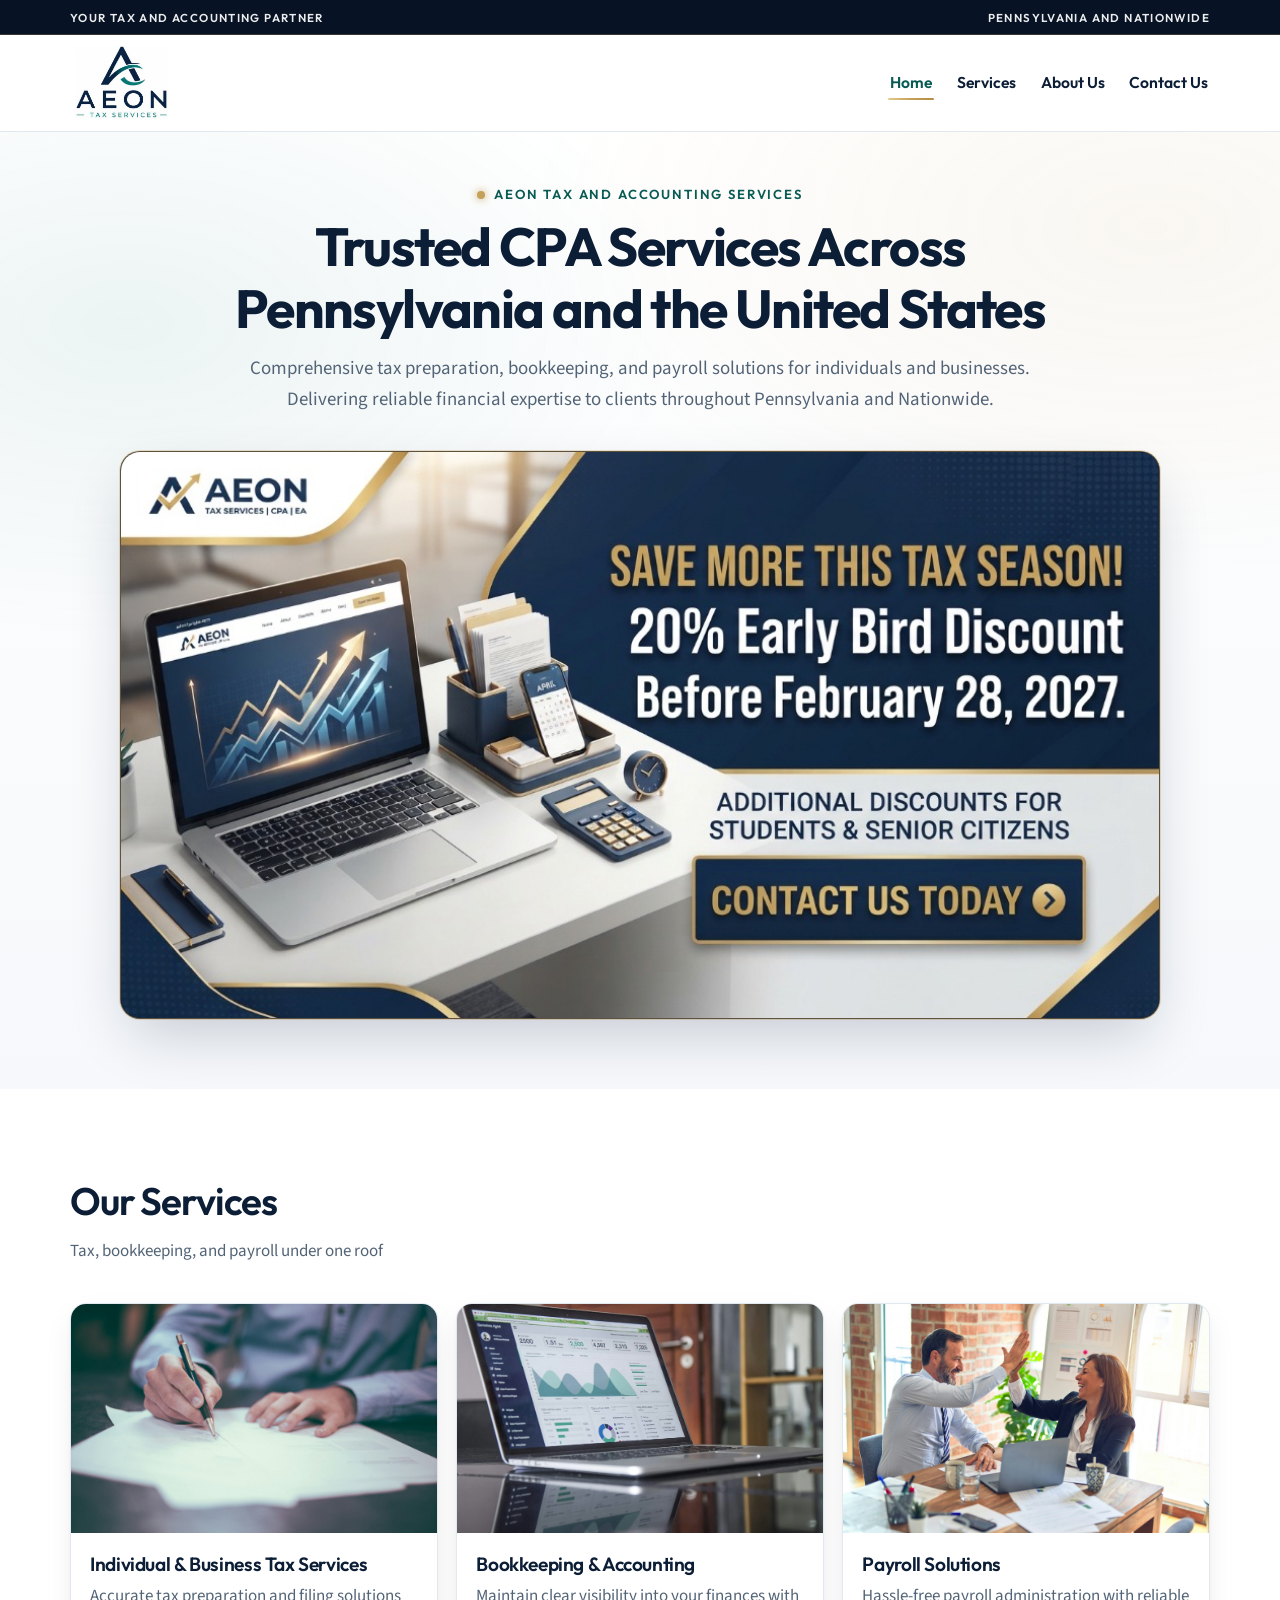
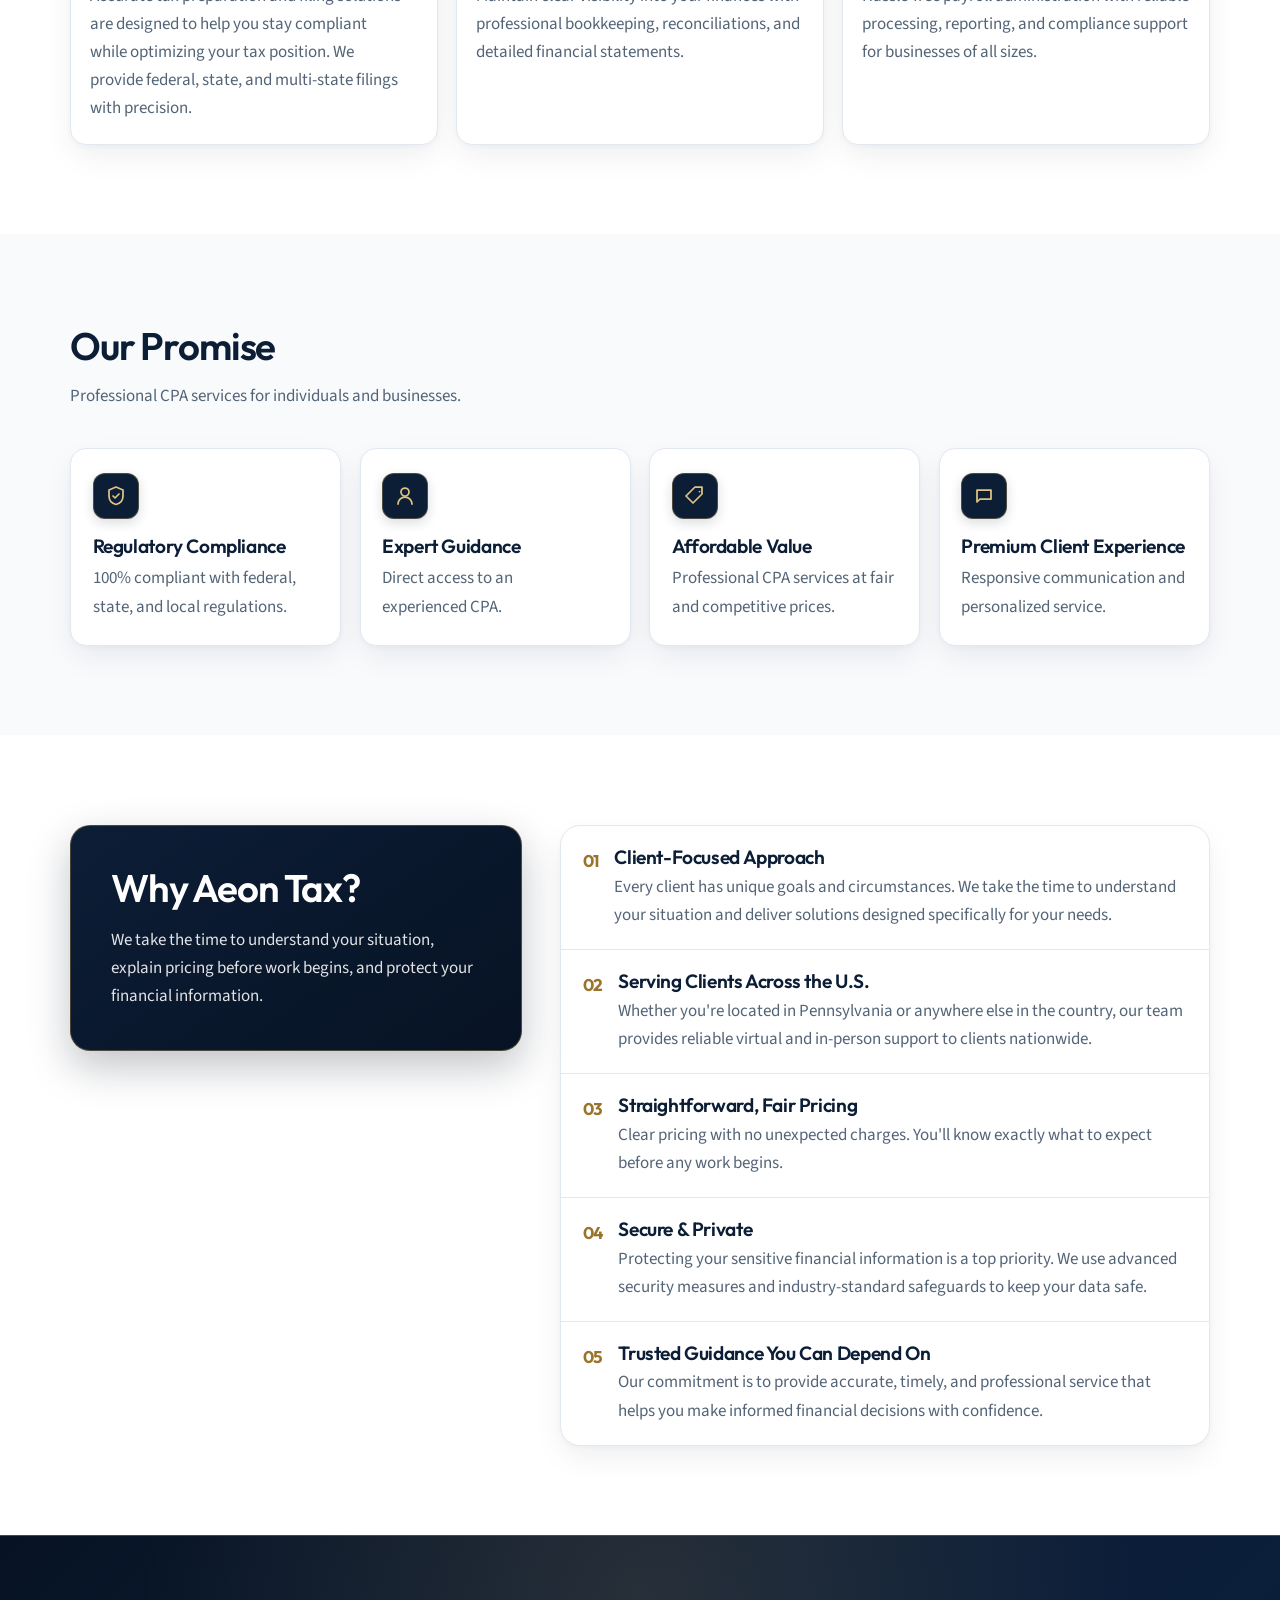
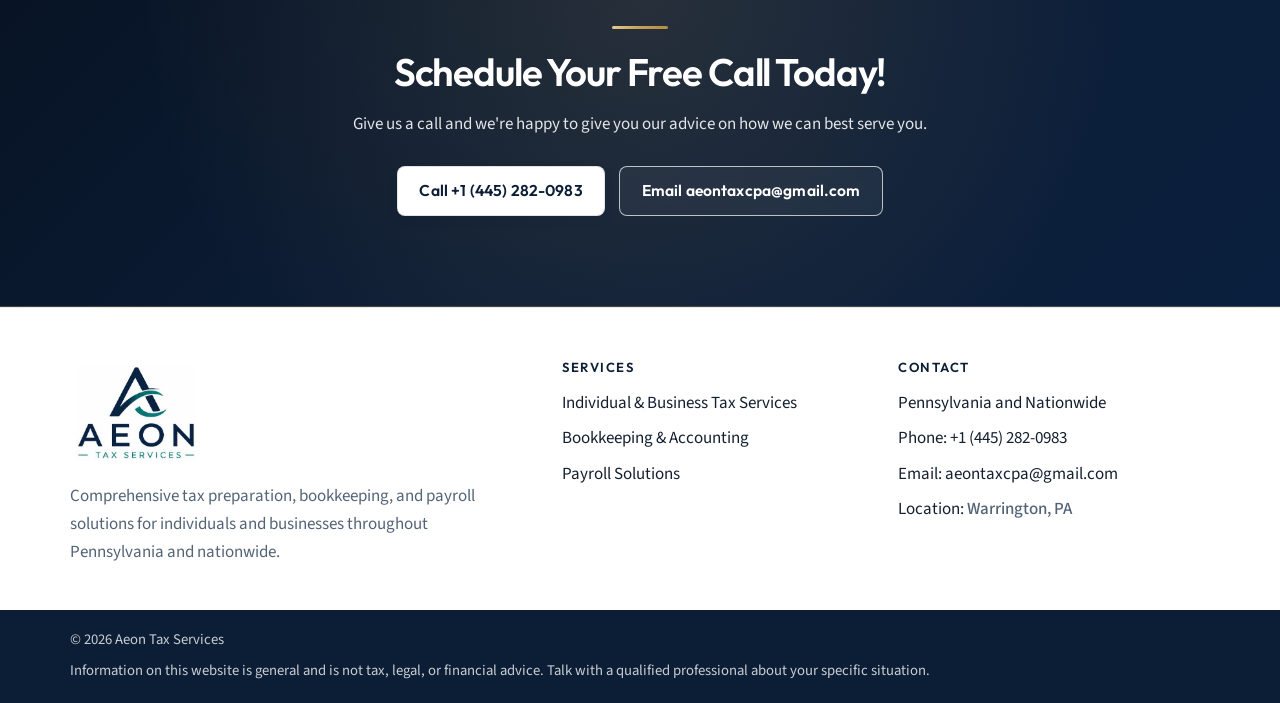
==== commit 76861718: "Revert "Revert "refactor: overhaul site structure with new v2 layout, styles, and media assets"" Thi" ====
--- a/index.html
+++ b/index.html
@@ -1,219 +1,263 @@
-<!doctype html>
+<!DOCTYPE html>
 <html lang="en">
 <head>
-  <meta charset="UTF-8">
-  <meta name="viewport" content="width=device-width, initial-scale=1.0">
-  <meta name="description" content="Aeon Tax Services provides tax preparation, bookkeeping, and payroll solutions for individuals and businesses throughout Pennsylvania and nationwide.">
-  <meta name="theme-color" content="#0B2342">
-  <link rel="icon" href="assets/images/favicon.svg" type="image/svg+xml">
+  <meta charset="utf-8">
+  <meta name="viewport" content="width=device-width, initial-scale=1">
+  <title>Aeon Tax Services | CPA Services in Pennsylvania</title>
+  <meta name="description" content="Comprehensive tax preparation, bookkeeping, and payroll solutions for individuals and businesses throughout Pennsylvania and nationwide.">
+  <meta name="theme-color" content="#0e1f3b">
+  <meta property="og:title" content="Aeon Tax Services | CPA Services in Pennsylvania">
+  <meta property="og:description" content="Comprehensive tax preparation, bookkeeping, and payroll solutions for individuals and businesses throughout Pennsylvania and nationwide.">
+  <meta property="og:type" content="website">
+  <meta property="og:locale" content="en_US">
+  <link rel="icon" href="assets/favicon.png" type="image/png">
+  <link rel="apple-touch-icon" href="assets/favicon.png">
   <link rel="preconnect" href="https://fonts.googleapis.com">
   <link rel="preconnect" href="https://fonts.gstatic.com" crossorigin>
-  <link href="https://fonts.googleapis.com/css2?family=Outfit:wght@400;500;600;700&family=Source+Serif+4:ital,opsz,wght@0,8..60,500;0,8..60,600;0,8..60,700;1,8..60,500;1,8..60,600&display=swap" rel="stylesheet">
-  <link rel="stylesheet" href="assets/css/style.css">
-  <title>Aeon Tax Services | Your Financial Partner</title>
+  <link href="https://fonts.googleapis.com/css2?family=Outfit:wght@500;600;700&family=Source+Sans+3:wght@400;500;600;700&display=swap" rel="stylesheet">
+  <link rel="stylesheet" href="css/styles.css">
+  <script type="application/ld+json">
+  {
+    "@context": "https://schema.org",
+    "@type": "AccountingService",
+    "name": "Aeon Tax Services",
+    "description": "Comprehensive tax preparation, bookkeeping, and payroll solutions for individuals and businesses throughout Pennsylvania and nationwide.",
+    "areaServed": [
+      { "@type": "State", "name": "Pennsylvania" },
+      { "@type": "Country", "name": "United States" }
+    ],
+    "knowsAbout": ["Tax preparation", "Bookkeeping", "Payroll"]
+  }
+  </script>
 </head>
-<body>
-<a class="skip" href="#content">Skip to content</a>
-<div class="chrome">
-  <div class="utility">
-    <div class="wrap utility-inner">
-      <span>Your Financial Partner</span>
-      <span class="utility-right">Pennsylvania and nationwide</span>
-    </div>
-  </div>
-  <header class="header-bar">
-    <div class="wrap header-inner">
-      <a class="logo" href="index.html" aria-label="Aeon Tax Services, home"><span class="logo-lockup" aria-hidden="true"><svg class="seal" width="52" height="52" viewBox="0 0 72 72" aria-hidden="true" focusable="false"><circle cx="36" cy="36" r="30" fill="none" stroke="currentColor" stroke-width="3.4"/><path fill="currentColor" fill-rule="evenodd" d="M36 14 54 60h-7.8L42.4 49H29.6L25.8 60H18L36 14Zm0 17.2-3.8 11h7.6L36 31.2Z"/><path d="M20 40.5 31.5 52.5 56 24" fill="none" stroke="#277F2B" stroke-width="4.6" stroke-linecap="round" stroke-linejoin="round"/></svg><span class="logo-divider"></span><span class="logo-words"><span class="logo-name">AEON</span><span class="logo-sub">Tax Services</span><span class="logo-tag">Your Financial Partner</span></span></span></a>
-      <button type="button" class="menu-toggle" aria-expanded="false" aria-controls="site-nav">
+<body data-page="home">
+  <a class="skip-link" href="#main">Skip to content</a>
+  <header class="site-header">
+    <div class="utility-bar">
+      <div class="container utility-bar-inner">
+        <span>Your Tax and Accounting Partner</span>
+        <span>Pennsylvania and Nationwide</span>
+      </div>
+    </div>
+    <div class="container header-bar">
+      <a class="brand" href="index.html" data-nav="home">
+        <img src="assets/logo-primary.png" alt="Aeon Tax Services" width="407" height="332">
+      </a>
+      <button class="nav-toggle" type="button" aria-expanded="false" aria-controls="site-nav">
         <span class="sr-only">Open menu</span>
-        <span></span>
-        <span></span>
-        <span></span>
+        <span class="nav-toggle-bar"></span>
       </button>
-      <nav id="site-nav" class="nav" aria-label="Primary">
-        <a class="nav-link active" href="index.html" aria-current="page">Home</a>
-        <a class="nav-link" href="services.html">Services</a>
-        <a class="nav-link" href="about.html">About Us</a>
-        <a class="nav-link" href="contact.html">Contact Us</a>
+      <nav class="site-nav" id="site-nav" aria-label="Primary">
+        <ul>
+          <li><a href="index.html" data-nav="home">Home</a></li>
+          <li><a href="index.html#services" data-nav="services">Services</a></li>
+          <li><a href="index.html#about" data-nav="about">About Us</a></li>
+          <li><a href="index.html#contact" data-nav="contact">Contact Us</a></li>
+        </ul>
       </nav>
     </div>
   </header>
-</div>
-<main id="content">
-
-<section class="hero">
-  <div class="hero-copy">
-    <p class="kicker">Your Financial Partner</p>
-    <h1>Trusted CPA Services Across <em>Pennsylvania and the United States</em></h1>
-    <p class="lede">Comprehensive tax preparation, bookkeeping, and payroll solutions for individuals and businesses. Delivering reliable financial expertise to clients throughout Pennsylvania and nationwide.</p>
-    <div class="hero-actions">
-      <a class="btn btn-green" href="contact.html">Contact Us</a>
-      <a class="btn btn-ghost" href="services.html">View Services</a>
-    </div>
-    <ul class="hero-meta">
-      <li>Pennsylvania</li>
-      <li>Nationwide</li>
-      <li>Virtual and in-person</li>
-    </ul>
-  </div>
-  <div class="hero-visual">
-    <figure class="return-figure" aria-label="Illustration of IRS Form 1040, U.S. Individual Income Tax Return">
-  <div class="return-stage">
-    <div class="return-offset" aria-hidden="true"></div>
-    <div class="return-sheet">
-      <div class="return-tab">Form 1040</div>
-      <div class="return-head">
-        <p>Department of the Treasury — Internal Revenue Service</p>
-        <strong>1040</strong>
-      </div>
-      <h2>U.S. Individual Income Tax Return</h2>
-      <ul>
-        <li><span>Filing status</span><span class="return-rule"></span></li>
-        <li><span>Income</span><span class="return-rule"></span></li>
-        <li><span>Adjustments</span><span class="return-rule"></span></li>
-        <li><span>Deductions</span><span class="return-rule"></span></li>
-        <li><span>Taxable income</span><span class="return-rule"></span></li>
-        <li><span>Payments</span><span class="return-rule"></span></li>
-        <li><span>Refund or amount owed</span><span class="return-rule"></span></li>
-      </ul>
-      <figcaption>Illustration only. This is not a filed return.</figcaption>
-    </div>
-  </div>
-</figure>
-  </div>
-</section>
-<section class="section ledger-section" aria-labelledby="services-title">
-  <div class="wrap">
-    <div class="section-heading">
-      <h2 id="services-title">Our Services</h2>
-      <p>Comprehensive tax preparation, bookkeeping, and payroll solutions for individuals and businesses.</p>
-    </div>
-    <div class="ledger">
-      <a class="ledger-row" href="services.html#tax">
-        <span class="ledger-num">01</span>
-        <span class="ledger-copy">
-          <strong>Individual &amp; Business Tax Services</strong>
-          <span>Accurate tax preparation and filing solutions are designed to help you stay compliant while optimizing your tax position. We provide federal, state, and multi-state filings with precision.</span>
-        </span>
-        <span class="link-arrow">Learn more <svg class="icon" viewBox="0 0 24 24" aria-hidden="true" focusable="false"><path d="M4 12h16M14 6l6 6-6 6" fill="none" stroke="currentColor" stroke-width="1.6" stroke-linecap="round" stroke-linejoin="round"/></svg></span>
-      </a>
-      <a class="ledger-row" href="services.html#bookkeeping">
-        <span class="ledger-num">02</span>
-        <span class="ledger-copy">
-          <strong>Bookkeeping &amp; Accounting</strong>
-          <span>Maintain clear visibility into your finances with professional bookkeeping, reconciliations, and detailed financial statements.</span>
-        </span>
-        <span class="link-arrow">Learn more <svg class="icon" viewBox="0 0 24 24" aria-hidden="true" focusable="false"><path d="M4 12h16M14 6l6 6-6 6" fill="none" stroke="currentColor" stroke-width="1.6" stroke-linecap="round" stroke-linejoin="round"/></svg></span>
-      </a>
-      <a class="ledger-row" href="services.html#payroll">
-        <span class="ledger-num">03</span>
-        <span class="ledger-copy">
-          <strong>Payroll Solutions</strong>
-          <span>Hassle-free payroll administration with reliable processing, reporting, and compliance support for businesses of all sizes.</span>
-        </span>
-        <span class="link-arrow">Learn more <svg class="icon" viewBox="0 0 24 24" aria-hidden="true" focusable="false"><path d="M4 12h16M14 6l6 6-6 6" fill="none" stroke="currentColor" stroke-width="1.6" stroke-linecap="round" stroke-linejoin="round"/></svg></span>
-      </a>
-    </div>
-  </div>
-</section>
-<section class="section why-section" aria-labelledby="why-title">
-  <div class="wrap why-layout">
-    <div class="why-intro">
-      <svg class="seal" width="88" height="88" viewBox="0 0 72 72" aria-hidden="true" focusable="false"><circle cx="36" cy="36" r="30" fill="none" stroke="currentColor" stroke-width="3.4"/><path fill="currentColor" fill-rule="evenodd" d="M36 14 54 60h-7.8L42.4 49H29.6L25.8 60H18L36 14Zm0 17.2-3.8 11h7.6L36 31.2Z"/><path d="M20 40.5 31.5 52.5 56 24" fill="none" stroke="#277F2B" stroke-width="4.6" stroke-linecap="round" stroke-linejoin="round"/></svg>
-      <h2 id="why-title">Why<br>Aeon Tax?</h2>
-      <a class="btn btn-green" href="contact.html">Contact Us</a>
-    </div>
-    <ol class="why-list">
-      <li><span>01</span><div><h3>Client-Focused Approach</h3><p>Every client has unique goals and circumstances. We take the time to understand your situation and deliver solutions designed specifically for your needs.</p></div></li>
-      <li><span>02</span><div><h3>Serving Clients Across the U.S.</h3><p>Whether you're located in Pennsylvania or anywhere else in the country, our team provides reliable virtual and in-person support to clients nationwide.</p></div></li>
-      <li><span>03</span><div><h3>Straightforward, Fair Pricing</h3><p>Clear pricing with no unexpected charges. You'll know exactly what to expect before any work begins.</p></div></li>
-      <li><span>04</span><div><h3>Secure &amp; Private</h3><p>Protecting your sensitive financial information is a top priority. We use advanced security measures and industry-standard safeguards to keep your data safe.</p></div></li>
-      <li><span>05</span><div><h3>Trusted Guidance You Can Depend On</h3><p>Our commitment is to provide accurate, timely, and professional service that helps you make informed financial decisions with confidence.</p></div></li>
-    </ol>
-  </div>
-</section>
-<section class="promise-band" aria-labelledby="promise-title">
-  <div class="wrap">
-    <h2 id="promise-title">Our Promise</h2>
-    <div class="promise-grid">
-      <article><span class="promise-icon"><svg class="icon" viewBox="0 0 24 24" aria-hidden="true" focusable="false"><path d="M12 3.5 19 6.2v5.4c0 4.2-2.8 7.2-7 8.9-4.2-1.7-7-4.7-7-8.9V6.2L12 3.5Z" fill="none" stroke="currentColor" stroke-width="1.6" stroke-linecap="round" stroke-linejoin="round"/><path d="M9 12.1 11.1 14.2 15.2 10" fill="none" stroke="currentColor" stroke-width="1.6" stroke-linecap="round" stroke-linejoin="round"/></svg></span><h3>Regulatory Compliance</h3><p>100% compliant with federal, state, and local regulations.</p></article>
-      <article><span class="promise-icon"><svg class="icon" viewBox="0 0 24 24" aria-hidden="true" focusable="false"><circle cx="12" cy="8" r="3" fill="none" stroke="currentColor" stroke-width="1.6" stroke-linecap="round" stroke-linejoin="round"/><path d="M5.5 19.2c1.2-3 3.4-4.4 6.5-4.4s5.3 1.4 6.5 4.4" fill="none" stroke="currentColor" stroke-width="1.6" stroke-linecap="round" stroke-linejoin="round"/></svg></span><h3>Expert Guidance</h3><p>Direct access to experienced CPA.</p></article>
-      <article><span class="promise-icon"><svg class="icon" viewBox="0 0 24 24" aria-hidden="true" focusable="false"><path d="M12 4v16" fill="none" stroke="currentColor" stroke-width="1.6" stroke-linecap="round" stroke-linejoin="round"/><path d="M16 7.5c0-1.4-1.8-2.5-4-2.5s-4 1.1-4 2.5 1.8 2.4 4 2.5 4 1.1 4 2.5-1.8 2.5-4 2.5-4-1.1-4-2.5" fill="none" stroke="currentColor" stroke-width="1.6" stroke-linecap="round" stroke-linejoin="round"/></svg></span><h3>Affordable Value</h3><p>Professional CPA services at fair and competitive prices.</p></article>
-      <article><span class="promise-icon"><svg class="icon" viewBox="0 0 24 24" aria-hidden="true" focusable="false"><path d="M5 16.5V7.8A2.8 2.8 0 0 1 7.8 5h8.4A2.8 2.8 0 0 1 19 7.8v5.2a2.8 2.8 0 0 1-2.8 2.8H9l-4 2.7Z" fill="none" stroke="currentColor" stroke-width="1.6" stroke-linecap="round" stroke-linejoin="round"/></svg></span><h3>Premium Client Experience</h3><p>Responsive communication and personalized service.</p></article>
-    </div>
-    <div class="promise-grid promise-grid-extra">
-      <article><span class="promise-icon"><svg class="icon" viewBox="0 0 24 24" aria-hidden="true" focusable="false"><path d="M12 3.5 19 6.2v5.4c0 4.2-2.8 7.2-7 8.9-4.2-1.7-7-4.7-7-8.9V6.2L12 3.5Z" fill="none" stroke="currentColor" stroke-width="1.6" stroke-linecap="round" stroke-linejoin="round"/><path d="M9 12.1 11.1 14.2 15.2 10" fill="none" stroke="currentColor" stroke-width="1.6" stroke-linecap="round" stroke-linejoin="round"/></svg></span><h3>IRS Compliance</h3><p>100% compliant with federal and state regulations.</p></article>
-      <article><span class="promise-icon"><svg class="icon" viewBox="0 0 24 24" aria-hidden="true" focusable="false"><circle cx="12" cy="8" r="3" fill="none" stroke="currentColor" stroke-width="1.6" stroke-linecap="round" stroke-linejoin="round"/><path d="M5.5 19.2c1.2-3 3.4-4.4 6.5-4.4s5.3 1.4 6.5 4.4" fill="none" stroke="currentColor" stroke-width="1.6" stroke-linecap="round" stroke-linejoin="round"/></svg></span><h3>Expert Support</h3><p>Direct access to experienced CPAs.</p></article>
-      <article><span class="promise-icon"><svg class="icon" viewBox="0 0 24 24" aria-hidden="true" focusable="false"><path d="M4 16.5 9 11.5 13 14.5 20 7.5" fill="none" stroke="currentColor" stroke-width="1.6" stroke-linecap="round" stroke-linejoin="round"/><path d="M14.5 7.5H20V13" fill="none" stroke="currentColor" stroke-width="1.6" stroke-linecap="round" stroke-linejoin="round"/></svg></span><h3>Growth Focused</h3><p>Strategic financial planning for success.</p></article>
-    </div>
-  </div>
-</section>
-<section class="callout" aria-label="Ready to talk with Aeon Tax Services?">
-  <div class="callout-copy">
-    <h2>Ready to talk with Aeon Tax Services?</h2>
-    <p>Accurate, timely, and professional service for individuals and businesses throughout Pennsylvania and nationwide.</p>
-  </div>
-  <div class="callout-action">
-    <p>Pennsylvania and nationwide</p>
-    <a class="btn btn-white" href="contact.html">Contact Us</a>
-  </div>
-</section>
-
-</main>
-<footer class="footer">
-  <section class="standards" aria-labelledby="standards-title">
-    <div class="wrap">
-      <h2 id="standards-title">Why Aeon Tax?</h2>
-      <ul>
-        <li><strong>Comprehensive Services</strong><span>From tax prep to payroll, we handle all your accounting needs under one roof.</span></li>
-        <li><strong>Personalized Attention</strong><span>You're not just a number. We take time to understand your unique needs.</span></li>
-        <li><strong>Nationwide Service</strong><span>Serving clients in all 51 states with local Pennsylvania expertise.</span></li>
-        <li><strong>Transparent Pricing</strong><span>No surprises. No hidden fees. Just honest service.</span></li>
-        <li><strong>100% Confidential</strong><span>Your financial data is secured with bank-level encryption.</span></li>
-      </ul>
-    </div>
-  </section>
-  <div class="footer-main">
-    <div class="wrap footer-grid">
+
+  <main id="main">
+    <section class="hero" id="hero">
+      <div class="container hero-container">
+        <div class="hero-top">
+          <p class="eyebrow"><span class="eyebrow-accent" aria-hidden="true"></span> Aeon Tax and Accounting Services</p>
+          <h1 class="hero-heading">Trusted CPA Services Across Pennsylvania and the United States</h1>
+          <p class="hero-subhead">Comprehensive tax preparation, bookkeeping, and payroll solutions for individuals and businesses. Delivering reliable financial expertise to clients throughout Pennsylvania and Nationwide.</p>
+        </div>
+
+        <div class="hero-banner-container">
+          <div class="hero-banner-frame">
+            <button type="button" class="hero-banner-trigger" data-form-open aria-haspopup="dialog" aria-controls="form-modal" aria-label="Open larger view of tax season promotion banner">
+              <img 
+                src="assets/hero-banner.jpg" 
+                width="1024" 
+                height="558" 
+                alt="Aeon Tax Services - Save More This Tax Season! 20% Early Bird Discount Before February 28, 2027. Additional discounts for students and senior citizens. Contact us today." 
+                class="hero-banner-img"
+                fetchpriority="high"
+                decoding="async"
+              >
+            </button>
+            <a href="index.html#contact" class="hero-banner-cta-link" aria-label="Contact Us Today for 20% Early Bird Tax Season Discount">
+              <span class="sr-only">Contact Us Today</span>
+              <span class="hero-cta-sheen" aria-hidden="true"></span>
+            </a>
+          </div>
+        </div>
+      </div>
+    </section>
+
+    <section class="section" id="services" aria-labelledby="services-heading">
+      <div class="container">
+        <div class="section-heading">
+          <h2 id="services-heading">Our Services</h2>
+          <p>Tax, bookkeeping, and payroll under one roof</p>
+        </div>
+        <div class="services-grid">
+          <article class="service-card service-card-media">
+            <img class="service-card-image" src="assets/services/tax.jpg" width="1800" height="1201" alt="Person reviewing and signing financial documents">
+            <div class="service-card-body">
+              <h3>Individual &amp; Business Tax Services</h3>
+              <p>Accurate tax preparation and filing solutions are designed to help you stay compliant while optimizing your tax position. We provide federal, state, and multi-state filings with precision.</p>
+            </div>
+          </article>
+          <article class="service-card service-card-media">
+            <img class="service-card-image" src="assets/services/bookkeeping.jpg" width="1800" height="1282" alt="Laptop displaying financial charts and account figures">
+            <div class="service-card-body">
+              <h3>Bookkeeping &amp; Accounting</h3>
+              <p>Maintain clear visibility into your finances with professional bookkeeping, reconciliations, and detailed financial statements.</p>
+            </div>
+          </article>
+          <article class="service-card service-card-media">
+            <img class="service-card-image" src="assets/services/payroll.jpg" width="1800" height="1200" alt="Business owners reviewing paperwork during a meeting">
+            <div class="service-card-body">
+              <h3>Payroll Solutions</h3>
+              <p>Hassle-free payroll administration with reliable processing, reporting, and compliance support for businesses of all sizes.</p>
+            </div>
+          </article>
+        </div>
+      </div>
+    </section>
+
+    <section class="section section-paper" aria-labelledby="promise-heading">
+      <div class="container">
+        <div class="section-heading">
+          <h2 id="promise-heading">Our Promise</h2>
+          <p>Professional CPA services for individuals and businesses.</p>
+        </div>
+        <div class="promise-grid">
+          <article class="promise-card">
+            <span class="icon-badge">
+              <svg viewBox="0 0 24 24" aria-hidden="true"><path d="M12 3 5 6v6c0 4.2 2.8 7.4 7 8.5 4.2-1.1 7-4.3 7-8.5V6l-7-3z"/><path d="m9 12 2 2 4-4"/></svg>
+            </span>
+            <h3>Regulatory Compliance</h3>
+            <p>100% compliant with federal, state, and local regulations.</p>
+          </article>
+          <article class="promise-card">
+            <span class="icon-badge">
+              <svg viewBox="0 0 24 24" aria-hidden="true"><path d="M12 12a4 4 0 1 0-4-4 4 4 0 0 0 4 4z"/><path d="M5 20a7 7 0 0 1 14 0"/></svg>
+            </span>
+            <h3>Expert Guidance</h3>
+            <p>Direct access to an experienced CPA.</p>
+          </article>
+          <article class="promise-card">
+            <span class="icon-badge">
+              <svg viewBox="0 0 24 24" aria-hidden="true"><path d="M12 3h7v7l-9 9-7-7 9-9z"/><path d="M16.5 7.5h.01"/></svg>
+            </span>
+            <h3>Affordable Value</h3>
+            <p>Professional CPA services at fair and competitive prices.</p>
+          </article>
+          <article class="promise-card">
+            <span class="icon-badge">
+              <svg viewBox="0 0 24 24" aria-hidden="true"><path d="M5 6h14v9H8l-3 3V6z"/></svg>
+            </span>
+            <h3>Premium Client Experience</h3>
+            <p>Responsive communication and personalized service.</p>
+          </article>
+        </div>
+      </div>
+    </section>
+
+    <section class="section" id="about" aria-labelledby="about-heading">
+      <div class="container why-layout">
+        <div class="why-intro">
+          <h2 id="about-heading">Why Aeon Tax?</h2>
+          <p>We take the time to understand your situation, explain pricing before work begins, and protect your financial information.</p>
+        </div>
+        <div class="reason-panel">
+          <ol class="reason-list">
+            <li>
+              <div>
+                <h3>Client-Focused Approach</h3>
+                <p>Every client has unique goals and circumstances. We take the time to understand your situation and deliver solutions designed specifically for your needs.</p>
+              </div>
+            </li>
+            <li>
+              <div>
+                <h3>Serving Clients Across the U.S.</h3>
+                <p>Whether you're located in Pennsylvania or anywhere else in the country, our team provides reliable virtual and in-person support to clients nationwide.</p>
+              </div>
+            </li>
+            <li>
+              <div>
+                <h3>Straightforward, Fair Pricing</h3>
+                <p>Clear pricing with no unexpected charges. You'll know exactly what to expect before any work begins.</p>
+              </div>
+            </li>
+            <li>
+              <div>
+                <h3>Secure &amp; Private</h3>
+                <p>Protecting your sensitive financial information is a top priority. We use advanced security measures and industry-standard safeguards to keep your data safe.</p>
+              </div>
+            </li>
+            <li>
+              <div>
+                <h3>Trusted Guidance You Can Depend On</h3>
+                <p>Our commitment is to provide accurate, timely, and professional service that helps you make informed financial decisions with confidence.</p>
+              </div>
+            </li>
+          </ol>
+        </div>
+      </div>
+    </section>
+
+    <section class="section cta-band" id="contact" aria-labelledby="contact-heading">
+      <div class="container">
+        <hr class="cta-rule">
+        <h2 id="contact-heading">Schedule Your Free Call Today!</h2>
+        <p>Give us a call and we're happy to give you our advice on how we can best serve you.</p>
+        <div class="cta-actions">
+          <a class="btn btn-light" href="tel:+14452820983">Call +1 (445) 282-0983</a>
+          <a class="btn btn-outline-light" href="mailto:aeontaxcpa@gmail.com">Email aeontaxcpa@gmail.com</a>
+        </div>
+      </div>
+    </section>
+  </main>
+
+  <footer class="site-footer">
+    <div class="container footer-grid">
       <div class="footer-brand">
-        <a class="logo" href="index.html" aria-label="Aeon Tax Services, home"><span class="logo-lockup" aria-hidden="true"><svg class="seal" width="52" height="52" viewBox="0 0 72 72" aria-hidden="true" focusable="false"><circle cx="36" cy="36" r="30" fill="none" stroke="currentColor" stroke-width="3.4"/><path fill="currentColor" fill-rule="evenodd" d="M36 14 54 60h-7.8L42.4 49H29.6L25.8 60H18L36 14Zm0 17.2-3.8 11h7.6L36 31.2Z"/><path d="M20 40.5 31.5 52.5 56 24" fill="none" stroke="#277F2B" stroke-width="4.6" stroke-linecap="round" stroke-linejoin="round"/></svg><span class="logo-divider"></span><span class="logo-words"><span class="logo-name">AEON</span><span class="logo-sub">Tax Services</span><span class="logo-tag">Your Financial Partner</span></span></span></a>
-        <p>Comprehensive tax preparation, bookkeeping, and payroll solutions for individuals and businesses. Delivering reliable financial expertise to clients throughout Pennsylvania and nationwide.</p>
+        <a href="index.html" data-nav="home">
+          <img src="assets/logo-primary.png" alt="Aeon Tax Services" width="407" height="332">
+        </a>
+        <p>Comprehensive tax preparation, bookkeeping, and payroll solutions for individuals and businesses throughout Pennsylvania and nationwide.</p>
       </div>
       <div>
-        <h2>Explore</h2>
+        <h2 class="footer-title">Services</h2>
         <ul>
-          <li><a href="index.html">Home</a></li>
-          <li><a href="about.html">About Us</a></li>
-          <li><a href="services.html">Services</a></li>
-          <li><a href="contact.html">Contact Us</a></li>
+          <li><a href="index.html#services">Individual &amp; Business Tax Services</a></li>
+          <li><a href="index.html#services">Bookkeeping &amp; Accounting</a></li>
+          <li><a href="index.html#services">Payroll Solutions</a></li>
         </ul>
       </div>
       <div>
-        <h2>Services</h2>
+        <h2 class="footer-title">Contact</h2>
         <ul>
-          <li><a href="services.html#tax">Individual &amp; Business Tax Services</a></li>
-          <li><a href="services.html#bookkeeping">Bookkeeping &amp; Accounting</a></li>
-          <li><a href="services.html#payroll">Payroll Solutions</a></li>
+          <li>Pennsylvania and Nationwide</li>
+          <li>Phone: <a href="tel:+14452820983">+1 (445) 282-0983</a></li>
+          <li>Email: <a href="mailto:aeontaxcpa@gmail.com">aeontaxcpa@gmail.com</a></li>
+          <li>Location: <span class="is-pending">Warrington, PA</span></li>
         </ul>
       </div>
-      <div>
-        <h2>Contact</h2>
-        <ul class="contact-facts">
-          <li><span>Service area</span>Pennsylvania and nationwide</li>
-          <li><span>Phone</span>To be confirmed</li>
-          <li><span>Email</span>To be confirmed</li>
-          <li><span>Address</span>To be confirmed</li>
-        </ul>
-      </div>
-    </div>
-  </div>
-  <div class="legal">
-    <div class="wrap legal-inner">
-      <p>© 2026 Aeon Tax Services</p>
-      <p>Information on this website is general and is not tax, legal, or financial advice. Talk with a qualified professional about your specific situation.</p>
-    </div>
-  </div>
-</footer>
-<script src="assets/js/main.js"></script>
+    </div>
+    <div class="footer-base">
+      <div class="container footer-base-inner">
+        <p>© 2026 Aeon Tax Services</p>
+        <p>Information on this website is general and is not tax, legal, or financial advice. Talk with a qualified professional about your specific situation.</p>
+      </div>
+    </div>
+  </footer>
+  <dialog class="form-modal" id="form-modal" aria-labelledby="form-modal-title">
+    <div class="form-modal-bar">
+      <h2 id="form-modal-title">Tax Season Early Bird Promotion</h2>
+      <button type="button" class="form-modal-close" data-form-close>Close</button>
+    </div>
+    <div class="form-modal-body">
+      <img src="assets/hero-banner.jpg" width="1024" height="558" alt="Enlarged view of Aeon Tax Services Early Bird Promotion Banner">
+    </div>
+  </dialog>
+  <script src="js/main.js" defer></script>
 </body>
 </html>
--- a/css/styles.css
+++ b/css/styles.css
@@ -0,0 +1,1477 @@
+:root {
+  --navy: #0c1d36;
+  --navy-deep: #071324;
+  --navy-surface: #102544;
+  --ink: #142030;
+  --muted: #536477;
+  --teal: #0c746c;
+  --teal-deep: #085a53;
+  --teal-soft: #eaf5f3;
+  --teal-mist: #f4faf8;
+  --gold: #c5a059;
+  --gold-light: #dfc282;
+  --gold-dark: #99742a;
+  --gold-border: rgba(197, 160, 89, 0.35);
+  --gold-gradient: linear-gradient(135deg, #e5cb8e 0%, #c5a059 50%, #b38c42 100%);
+  --gold-glow: rgba(197, 160, 89, 0.28);
+  --line: #e2e8f0;
+  --paper: #f8fafc;
+  --white: #ffffff;
+  --danger: #991b1b;
+  --shadow-sm: 0 2px 8px rgba(12, 29, 54, 0.05);
+  --shadow: 0 12px 32px -4px rgba(12, 29, 54, 0.08), 0 2px 6px -1px rgba(12, 29, 54, 0.04);
+  --shadow-hover: 0 20px 42px -6px rgba(12, 29, 54, 0.14), 0 0 0 1px rgba(197, 160, 89, 0.25);
+  --shadow-banner: 0 24px 60px -12px rgba(12, 29, 54, 0.22), 0 0 0 1px rgba(197, 160, 89, 0.3);
+  --radius: 16px;
+  --radius-sm: 8px;
+  --container: 1140px;
+  --header-offset: 8.5rem;
+  --font-display: "Outfit", "Segoe UI", sans-serif;
+  --font-body: "Source Sans 3", "Segoe UI", sans-serif;
+  --space-section: clamp(4.25rem, 7vw, 6.5rem);
+}
+
+*,
+*::before,
+*::after {
+  box-sizing: border-box;
+}
+
+html {
+  scroll-behavior: smooth;
+  scroll-padding-top: var(--header-offset);
+}
+
+body {
+  margin: 0;
+  color: var(--ink);
+  background: var(--white);
+  font-family: var(--font-body);
+  font-size: 1.0625rem;
+  line-height: 1.65;
+  text-rendering: optimizeLegibility;
+}
+
+img {
+  max-width: 100%;
+  height: auto;
+  display: block;
+}
+
+a {
+  color: var(--teal-deep);
+  text-decoration-thickness: 1px;
+  text-underline-offset: 0.18em;
+}
+
+a:hover {
+  color: var(--navy);
+}
+
+h1,
+h2,
+h3,
+p {
+  text-wrap: pretty;
+}
+
+h1,
+h2,
+h3 {
+  font-family: var(--font-display);
+  color: var(--navy);
+  line-height: 1.15;
+  letter-spacing: -0.03em;
+  margin: 0;
+  text-wrap: balance;
+}
+
+h1 {
+  font-size: clamp(2.35rem, 4.5vw, 3.7rem);
+  font-weight: 600;
+}
+
+h2 {
+  font-size: clamp(1.85rem, 3vw, 2.55rem);
+  font-weight: 600;
+}
+
+h3 {
+  font-size: 1.2rem;
+  font-weight: 600;
+  letter-spacing: -0.02em;
+}
+
+p {
+  margin: 0;
+}
+
+ul,
+ol {
+  margin: 0;
+  padding: 0;
+}
+
+button,
+input,
+select,
+textarea {
+  font: inherit;
+  color: inherit;
+}
+
+button {
+  cursor: pointer;
+}
+
+:focus-visible {
+  outline: 2px solid var(--teal);
+  outline-offset: 3px;
+}
+
+::selection {
+  background: #d7efe9;
+  color: var(--navy);
+}
+
+.sr-only {
+  position: absolute;
+  width: 1px;
+  height: 1px;
+  padding: 0;
+  margin: -1px;
+  overflow: hidden;
+  clip: rect(0, 0, 0, 0);
+  white-space: nowrap;
+  border: 0;
+}
+
+.skip-link {
+  position: absolute;
+  left: 1rem;
+  top: 0;
+  z-index: 100;
+  transform: translateY(-120%);
+  background: var(--navy);
+  color: var(--white);
+  padding: 0.7rem 1rem;
+  border-radius: var(--radius-sm);
+  text-decoration: none;
+}
+
+.skip-link:focus {
+  transform: none;
+  color: var(--white);
+}
+
+.container {
+  width: min(var(--container), calc(100% - 2.5rem));
+  margin-inline: auto;
+}
+
+.eyebrow {
+  margin: 0 0 0.85rem;
+  color: var(--teal-deep);
+  font-family: var(--font-display);
+  font-size: 0.82rem;
+  font-weight: 600;
+  letter-spacing: 0.14em;
+  text-transform: uppercase;
+}
+
+.lead {
+  color: var(--muted);
+  font-size: 1.18rem;
+  line-height: 1.6;
+  max-width: 42rem;
+}
+
+.section {
+  padding-block: var(--space-section);
+}
+
+.section-paper {
+  background: var(--paper);
+}
+
+.section-heading {
+  margin-bottom: clamp(1.75rem, 3vw, 2.75rem);
+}
+
+.section-heading p {
+  margin-top: 0.85rem;
+  max-width: 40rem;
+  color: var(--muted);
+}
+
+.section-heading-split {
+  display: grid;
+  grid-template-columns: minmax(0, 0.9fr) minmax(0, 1.1fr);
+  gap: 1.5rem 2.5rem;
+  align-items: end;
+}
+
+.section-heading-split p {
+  margin-top: 0;
+}
+
+.btn {
+  display: inline-flex;
+  align-items: center;
+  justify-content: center;
+  gap: 0.5rem;
+  min-height: 48px;
+  padding: 0.7rem 1.35rem;
+  border-radius: var(--radius-sm);
+  border: 1.5px solid transparent;
+  background: transparent;
+  color: var(--navy);
+  font-family: var(--font-display);
+  font-size: 0.98rem;
+  font-weight: 600;
+  letter-spacing: 0.01em;
+  text-decoration: none;
+  cursor: pointer;
+  transition: all 0.25s cubic-bezier(0.16, 1, 0.3, 1);
+}
+
+.btn-gold {
+  background: var(--gold-gradient);
+  color: #071324;
+  font-weight: 700;
+  border-color: rgba(255, 255, 255, 0.35);
+  box-shadow: 0 4px 16px rgba(197, 160, 89, 0.32);
+}
+
+.btn-gold:hover {
+  background: linear-gradient(135deg, #edd7a6 0%, #d4b16f 50%, #ba9245 100%);
+  color: #071324;
+  transform: translateY(-2px);
+  box-shadow: 0 8px 24px rgba(197, 160, 89, 0.45);
+}
+
+.btn-primary {
+  background: var(--navy);
+  color: var(--white);
+  border-color: rgba(197, 160, 89, 0.3);
+  box-shadow: 0 4px 14px rgba(12, 29, 54, 0.2);
+}
+
+.btn-primary:hover {
+  background: var(--navy-surface);
+  color: var(--gold-light);
+  border-color: var(--gold);
+  transform: translateY(-2px);
+  box-shadow: 0 8px 20px rgba(12, 29, 54, 0.3);
+}
+
+.btn-secondary {
+  border-color: rgba(12, 29, 54, 0.25);
+  background: var(--white);
+}
+
+.btn-secondary:hover {
+  border-color: var(--navy);
+  color: var(--navy);
+  transform: translateY(-1px);
+}
+
+.btn-light {
+  background: var(--white);
+  color: var(--navy);
+  border-color: rgba(12, 29, 54, 0.12);
+  box-shadow: 0 4px 12px rgba(12, 29, 54, 0.06);
+}
+
+.btn-light:hover {
+  background: var(--paper);
+  color: var(--navy);
+  border-color: var(--gold);
+  transform: translateY(-2px);
+  box-shadow: 0 6px 16px rgba(12, 29, 54, 0.12);
+}
+
+.text-link {
+  display: inline-flex;
+  align-items: center;
+  gap: 0.35rem;
+  margin-top: 1.15rem;
+  color: var(--teal-deep);
+  font-family: var(--font-display);
+  font-weight: 600;
+  text-decoration: none;
+}
+
+.text-link:hover {
+  color: var(--navy);
+  text-decoration: underline;
+}
+
+.icon-badge {
+  display: inline-flex;
+  align-items: center;
+  justify-content: center;
+  width: 46px;
+  height: 46px;
+  border-radius: 12px;
+  background: var(--teal-soft);
+  color: var(--teal-deep);
+  margin-bottom: 1rem;
+}
+
+.icon-badge svg {
+  width: 24px;
+  height: 24px;
+  fill: none;
+  stroke: currentColor;
+  stroke-width: 1.75;
+  stroke-linecap: round;
+  stroke-linejoin: round;
+}
+
+.site-header {
+  position: sticky;
+  top: 0;
+  z-index: 50;
+  background: rgba(255, 255, 255, 0.96);
+  backdrop-filter: blur(16px);
+  -webkit-backdrop-filter: blur(16px);
+  border-bottom: 1px solid var(--line);
+  transition: border-color 0.25s ease, box-shadow 0.25s ease;
+}
+
+.utility-bar {
+  background: var(--navy-deep);
+  color: rgba(255, 255, 255, 0.92);
+  font-family: var(--font-display);
+  font-size: 0.72rem;
+  font-weight: 600;
+  letter-spacing: 0.12em;
+  text-transform: uppercase;
+  border-bottom: 1px solid rgba(197, 160, 89, 0.25);
+}
+
+.utility-bar-inner {
+  display: flex;
+  align-items: center;
+  justify-content: space-between;
+  gap: 1rem;
+  min-height: 34px;
+  padding-block: 0.4rem;
+}
+
+.utility-bar-inner span {
+  min-width: 0;
+}
+
+.site-header.is-scrolled {
+  border-bottom-color: rgba(197, 160, 89, 0.35);
+  box-shadow: 0 8px 28px rgba(12, 29, 54, 0.08);
+}
+
+#services,
+#about,
+#contact {
+  scroll-margin-top: var(--header-offset);
+}
+
+.header-bar {
+  display: flex;
+  align-items: center;
+  justify-content: space-between;
+  gap: 1rem;
+  min-height: 96px;
+}
+
+.brand {
+  display: flex;
+  align-items: center;
+  text-decoration: none;
+  flex: 0 0 auto;
+}
+
+.brand img {
+  height: 84px;
+  width: auto;
+  transition: height 0.2s ease;
+}
+
+.site-header.is-scrolled .brand img {
+  height: 68px;
+}
+
+.nav-toggle {
+  display: none;
+  width: 44px;
+  height: 44px;
+  align-items: center;
+  justify-content: center;
+  border: 0;
+  border-radius: 10px;
+  background: transparent;
+  color: var(--navy);
+}
+
+.nav-toggle-bar,
+.nav-toggle-bar::before,
+.nav-toggle-bar::after {
+  display: block;
+  width: 20px;
+  height: 2px;
+  background: var(--navy);
+  border-radius: 2px;
+  position: relative;
+}
+
+.nav-toggle-bar,
+.nav-toggle-bar::before,
+.nav-toggle-bar::after {
+  transition: transform 0.2s ease, top 0.2s ease, background-color 0.2s ease;
+}
+
+.nav-toggle[aria-expanded="true"] .nav-toggle-bar {
+  background: transparent;
+}
+
+.nav-toggle[aria-expanded="true"] .nav-toggle-bar::before {
+  top: 0;
+  transform: rotate(45deg);
+}
+
+.nav-toggle[aria-expanded="true"] .nav-toggle-bar::after {
+  top: 0;
+  transform: rotate(-45deg);
+}
+
+.nav-toggle-bar::before,
+.nav-toggle-bar::after {
+  content: "";
+  position: absolute;
+  left: 0;
+}
+
+.nav-toggle-bar::before {
+  top: -6px;
+}
+
+.nav-toggle-bar::after {
+  top: 6px;
+}
+
+.site-nav {
+  display: flex;
+  align-items: center;
+  gap: 1.25rem;
+}
+
+.site-nav ul {
+  display: flex;
+  align-items: center;
+  gap: 0.25rem 1.35rem;
+  list-style: none;
+}
+
+.site-nav a[data-nav] {
+  position: relative;
+  color: var(--navy);
+  text-decoration: none;
+  font-family: var(--font-display);
+  font-weight: 600;
+  font-size: 0.98rem;
+  padding: 0.4rem 0.1rem;
+  transition: color 0.2s ease;
+}
+
+.site-nav a[data-nav]::after {
+  content: "";
+  position: absolute;
+  bottom: -2px;
+  left: 0;
+  width: 0;
+  height: 2.5px;
+  background: var(--gold-gradient);
+  border-radius: 2px;
+  transition: width 0.25s cubic-bezier(0.16, 1, 0.3, 1);
+}
+
+.site-nav a[data-nav]:hover {
+  color: var(--teal-deep);
+}
+
+.site-nav a[data-nav]:hover::after,
+.site-nav a[aria-current="page"]::after {
+  width: 100%;
+}
+
+.site-nav a[aria-current="page"] {
+  color: var(--teal-deep);
+  text-decoration: none;
+}
+
+.hero {
+  position: relative;
+  padding-top: clamp(2rem, 4vw, 3rem);
+  padding-bottom: clamp(3.25rem, 5.5vw, 4.75rem);
+  background:
+    radial-gradient(900px 500px at 90% 10%, rgba(197, 160, 89, 0.08), transparent 70%),
+    radial-gradient(800px 450px at 10% 20%, rgba(12, 116, 108, 0.07), transparent 70%),
+    linear-gradient(180deg, #ffffff 0%, #f6f8fb 100%);
+  overflow: hidden;
+}
+
+.hero-top {
+  text-align: center;
+  max-width: 900px;
+  margin: 0 auto clamp(1.5rem, 3vw, 2.25rem);
+}
+
+.hero-top .eyebrow {
+  display: inline-flex;
+  align-items: center;
+  justify-content: center;
+  margin-bottom: 0.65rem;
+  color: var(--teal-deep);
+}
+
+.eyebrow-accent {
+  display: inline-block;
+  width: 8px;
+  height: 8px;
+  border-radius: 50%;
+  background: var(--gold);
+  margin-right: 0.55rem;
+  box-shadow: 0 0 8px var(--gold);
+}
+
+.hero-heading {
+  font-size: clamp(2.1rem, 4.2vw, 3.35rem);
+  font-weight: 700;
+  color: var(--navy);
+  letter-spacing: -0.03em;
+  line-height: 1.15;
+  margin: 0 0 0.85rem;
+}
+
+.hero-subhead {
+  font-size: clamp(1.05rem, 1.8vw, 1.18rem);
+  color: var(--muted);
+  max-width: 820px;
+  margin: 0 auto;
+  line-height: 1.65;
+}
+
+.hero-banner-container {
+  max-width: 1040px;
+  margin: 0 auto;
+}
+
+.hero-banner-frame {
+  position: relative;
+  border-radius: 20px;
+  overflow: hidden;
+  background: var(--navy-deep);
+  border: 1.5px solid rgba(197, 160, 89, 0.45);
+  box-shadow: var(--shadow-banner);
+  transition: transform 0.3s cubic-bezier(0.16, 1, 0.3, 1), box-shadow 0.3s cubic-bezier(0.16, 1, 0.3, 1), border-color 0.3s ease;
+}
+
+.hero-banner-frame:hover {
+  transform: translateY(-3px);
+  box-shadow: 0 32px 70px -12px rgba(12, 29, 54, 0.28), 0 0 0 1.5px rgba(197, 160, 89, 0.65);
+}
+
+.hero-banner-img {
+  display: block;
+  width: 100%;
+  height: auto;
+  aspect-ratio: 1024 / 558;
+  object-fit: cover;
+}
+
+/* Hotspot CTA link over the banner's "CONTACT US TODAY >" button */
+.hero-banner-cta-link {
+  position: absolute;
+  right: 6.2%;
+  bottom: 9.8%;
+  width: 37.5%;
+  height: 16%;
+  border-radius: 8px;
+  cursor: pointer;
+  z-index: 5;
+  text-decoration: none;
+  background: rgba(197, 160, 89, 0.01);
+  transition: background-color 0.2s ease, box-shadow 0.2s ease;
+}
+
+.hero-banner-cta-link:hover {
+  background: rgba(197, 160, 89, 0.16);
+  box-shadow: 0 0 24px rgba(197, 160, 89, 0.5);
+}
+
+.hero-banner-cta-link:focus-visible {
+  outline: 3px solid var(--gold-light);
+  outline-offset: 2px;
+}
+
+.hero-banner-trigger {
+  display: block;
+  width: 100%;
+  padding: 0;
+  margin: 0;
+  border: 0;
+  background: transparent;
+  cursor: zoom-in;
+  text-align: left;
+  line-height: 0;
+}
+
+.hero-banner-trigger:focus-visible {
+  outline: 3px solid var(--gold);
+  outline-offset: -3px;
+}
+
+
+.form-modal {
+  width: min(1120px, calc(100vw - 1.5rem));
+  max-height: calc(100dvh - 1.5rem);
+  margin: auto;
+  padding: 0;
+  border: 0;
+  border-radius: 16px;
+  background: var(--white);
+  color: var(--ink);
+  box-shadow: 0 24px 60px rgba(9, 22, 40, 0.35);
+}
+
+.form-modal::backdrop {
+  background: rgba(9, 22, 40, 0.72);
+}
+
+.form-modal-bar {
+  display: flex;
+  align-items: center;
+  justify-content: space-between;
+  gap: 1rem;
+  padding: 0.85rem 1rem;
+  border-bottom: 1px solid var(--line);
+}
+
+.form-modal-bar h2 {
+  font-size: 1.05rem;
+  letter-spacing: -0.02em;
+}
+
+.form-modal-close {
+  flex: 0 0 auto;
+  min-height: 40px;
+  padding: 0.4rem 0.9rem;
+  border: 1px solid var(--line);
+  border-radius: 999px;
+  background: var(--white);
+  color: var(--navy);
+  font-family: var(--font-display);
+  font-size: 0.92rem;
+  font-weight: 600;
+  cursor: pointer;
+}
+
+.form-modal-close:hover,
+.form-modal-close:focus-visible {
+  background: var(--navy);
+  color: var(--white);
+  border-color: var(--navy);
+}
+
+.form-modal-body {
+  max-height: calc(100dvh - 6.5rem);
+  overflow: auto;
+  padding: 0.85rem;
+  background: var(--paper);
+}
+
+.form-modal-body img {
+  width: 100%;
+  height: auto;
+  background: var(--white);
+  border-radius: 8px;
+}
+
+.promise-grid,
+.services-grid,
+.audience-grid,
+.promise-grid-compact {
+  display: grid;
+  gap: 1.15rem;
+}
+
+.promise-grid {
+  grid-template-columns: repeat(4, minmax(0, 1fr));
+}
+
+.services-grid,
+.audience-grid {
+  grid-template-columns: repeat(3, minmax(0, 1fr));
+}
+
+.audience-grid {
+  grid-template-columns: repeat(2, minmax(0, 1fr));
+}
+
+.promise-card,
+.service-card,
+.audience-card {
+  position: relative;
+  background: var(--white);
+  border: 1px solid var(--line);
+  border-radius: var(--radius);
+  box-shadow: var(--shadow);
+  padding: 1.5rem 1.35rem;
+  min-width: 0;
+  transition: transform 0.3s cubic-bezier(0.16, 1, 0.3, 1), box-shadow 0.3s cubic-bezier(0.16, 1, 0.3, 1), border-color 0.3s ease;
+}
+
+.promise-card:hover,
+.service-card:hover,
+.audience-card:hover {
+  transform: translateY(-5px);
+  box-shadow: var(--shadow-hover);
+  border-color: rgba(197, 160, 89, 0.45);
+}
+
+.promise-card .icon-badge {
+  background: var(--navy);
+  color: var(--gold-light);
+  border: 1px solid rgba(197, 160, 89, 0.35);
+  box-shadow: 0 4px 12px rgba(12, 29, 54, 0.15);
+}
+
+.service-card,
+.audience-card {
+  background: var(--white);
+  display: flex;
+  flex-direction: column;
+}
+
+.service-card-media {
+  padding: 0;
+  overflow: hidden;
+}
+
+.service-card-image {
+  width: 100%;
+  aspect-ratio: 16 / 10;
+  object-fit: cover;
+  background: var(--paper);
+  transition: transform 0.5s cubic-bezier(0.16, 1, 0.3, 1);
+}
+
+.service-card:hover .service-card-image {
+  transform: scale(1.04);
+}
+
+.service-card-body {
+  display: flex;
+  flex: 1;
+  flex-direction: column;
+  padding: 1.25rem 1.2rem 1.35rem;
+}
+
+.promise-card h3,
+.service-card h3,
+.audience-card h3 {
+  margin-bottom: 0.45rem;
+}
+
+.promise-card p,
+.service-card p,
+.audience-card p {
+  color: var(--muted);
+}
+
+.service-card .text-link,
+.audience-card .text-link {
+  margin-top: auto;
+  padding-top: 1.15rem;
+}
+
+.why-layout {
+  display: grid;
+  grid-template-columns: minmax(0, 0.82fr) minmax(0, 1.18fr);
+  gap: clamp(1.5rem, 3vw, 2.5rem);
+  align-items: start;
+}
+
+.why-intro {
+  background: linear-gradient(145deg, #0c1d36 0%, #071324 100%);
+  border: 1px solid rgba(197, 160, 89, 0.35);
+  box-shadow: 0 16px 40px rgba(7, 19, 36, 0.25);
+  color: rgba(255, 255, 255, 0.88);
+  border-radius: 20px;
+  padding: clamp(1.75rem, 3.5vw, 2.5rem);
+  position: sticky;
+  top: var(--header-offset);
+}
+
+.why-intro h2 {
+  color: var(--white);
+}
+
+.why-intro .eyebrow {
+  color: var(--gold-light);
+}
+
+.why-intro p {
+  margin-top: 1rem;
+}
+
+.why-intro .btn {
+  margin-top: 1.5rem;
+}
+
+.reason-panel {
+  background: var(--white);
+  border: 1px solid var(--line);
+  border-radius: 20px;
+  box-shadow: var(--shadow);
+  overflow: hidden;
+}
+
+.reason-list {
+  list-style: none;
+  counter-reset: reason;
+}
+
+.reason-list li {
+  display: grid;
+  grid-template-columns: auto minmax(0, 1fr);
+  gap: 1rem;
+  padding: 1.25rem 1.35rem;
+  border-top: 1px solid var(--line);
+  transition: background-color 0.2s ease;
+}
+
+.reason-list li:hover {
+  background-color: var(--paper);
+}
+
+.reason-list li:first-child {
+  border-top: 0;
+}
+
+.reason-list li::before {
+  counter-increment: reason;
+  content: counter(reason, decimal-leading-zero);
+  font-family: var(--font-display);
+  font-weight: 700;
+  color: var(--gold-dark);
+  letter-spacing: -0.04em;
+  padding-top: 0.1rem;
+}
+
+.reason-list h3 {
+  margin-bottom: 0.3rem;
+}
+
+.reason-list p {
+  color: var(--muted);
+}
+
+.cta-band {
+  background: linear-gradient(135deg, #071324 0%, #0c1d36 50%, #0a1f3d 100%);
+  border-top: 1px solid rgba(197, 160, 89, 0.35);
+  border-bottom: 1px solid rgba(197, 160, 89, 0.35);
+  color: rgba(255, 255, 255, 0.88);
+  text-align: center;
+  position: relative;
+  overflow: hidden;
+}
+
+.cta-band::before {
+  content: "";
+  position: absolute;
+  inset: 0;
+  background: radial-gradient(circle at 50% 15%, rgba(197, 160, 89, 0.15), transparent 70%);
+  pointer-events: none;
+}
+
+.cta-band .container {
+  max-width: 840px;
+  position: relative;
+  z-index: 2;
+}
+
+.cta-rule {
+  width: 56px;
+  height: 3px;
+  margin: 0 auto 1.3rem;
+  background: var(--gold-gradient);
+  border: 0;
+  border-radius: 3px;
+}
+
+.cta-band h2 {
+  color: var(--white);
+}
+
+.cta-band p {
+  margin: 1rem auto 0;
+  max-width: 38rem;
+}
+
+.btn-outline-light {
+  border-color: rgba(255, 255, 255, 0.7);
+  background: rgba(255, 255, 255, 0.05);
+  color: var(--white);
+  backdrop-filter: blur(8px);
+  -webkit-backdrop-filter: blur(8px);
+}
+
+.btn-outline-light:hover {
+  border-color: var(--gold-light);
+  background: rgba(255, 255, 255, 0.15);
+  color: var(--gold-light);
+  transform: translateY(-2px);
+  box-shadow: 0 4px 16px rgba(197, 160, 89, 0.25);
+}
+
+.cta-actions {
+  display: flex;
+  flex-wrap: wrap;
+  justify-content: center;
+  gap: 0.85rem;
+  margin-top: 1.75rem;
+}
+
+.cta-band .cta-actions .btn {
+  margin-top: 0;
+}
+
+.page-hero {
+  padding-block: clamp(2.75rem, 6vw, 4.5rem) clamp(1.5rem, 3vw, 2.25rem);
+  background:
+    radial-gradient(640px 280px at 100% 0%, rgba(12, 116, 108, 0.1), transparent 60%),
+    var(--paper);
+  border-bottom: 1px solid var(--line);
+}
+
+.page-hero .lead {
+  margin-top: 1rem;
+}
+
+.service-index {
+  display: flex;
+  flex-wrap: wrap;
+  gap: 0.6rem;
+  margin-top: 1.5rem;
+}
+
+.service-index a {
+  display: inline-flex;
+  align-items: center;
+  min-height: 40px;
+  padding: 0.35rem 0.8rem;
+  border-radius: 999px;
+  border: 1px solid #d5e4e0;
+  background: var(--white);
+  color: var(--navy);
+  text-decoration: none;
+  font-family: var(--font-display);
+  font-size: 0.92rem;
+  font-weight: 600;
+}
+
+.service-index a:hover {
+  border-color: var(--teal);
+  color: var(--teal-deep);
+}
+
+.service-block {
+  padding-block: clamp(2.5rem, 5vw, 4rem);
+  border-bottom: 1px solid var(--line);
+  scroll-margin-top: var(--header-offset);
+}
+
+.service-block:nth-of-type(even) {
+  background: var(--paper);
+}
+
+.service-block-grid {
+  display: grid;
+  grid-template-columns: 140px minmax(0, 1fr);
+  gap: 1.5rem 2rem;
+  align-items: start;
+}
+
+.service-kicker {
+  font-family: var(--font-display);
+  font-size: 0.95rem;
+  font-weight: 700;
+  letter-spacing: 0.14em;
+  color: var(--teal);
+}
+
+.service-block h2 {
+  margin-bottom: 0.8rem;
+}
+
+.service-block .prose {
+  max-width: 46rem;
+  color: var(--muted);
+}
+
+.scope-list {
+  display: grid;
+  grid-template-columns: repeat(3, minmax(0, 1fr));
+  gap: 0.75rem;
+  list-style: none;
+  margin-top: 1.35rem;
+}
+
+.scope-list li {
+  display: flex;
+  align-items: center;
+  gap: 0.6rem;
+  background: var(--white);
+  border: 1px solid var(--line);
+  border-radius: 12px;
+  padding: 0.9rem 1rem;
+  color: var(--navy);
+  font-family: var(--font-display);
+  font-weight: 600;
+}
+
+.scope-list li::before {
+  content: "";
+  width: 8px;
+  height: 8px;
+  border-radius: 50%;
+  background: var(--teal);
+  flex: 0 0 auto;
+}
+
+.service-block:nth-of-type(even) .scope-list li {
+  background: var(--white);
+}
+
+.contact-lead {
+  margin-top: 0.85rem;
+}
+
+.contact-layout {
+  display: grid;
+  grid-template-columns: minmax(0, 0.86fr) minmax(0, 1.14fr);
+  gap: clamp(1.75rem, 4vw, 3.5rem);
+  align-items: start;
+}
+
+.fact-list {
+  list-style: none;
+  margin-top: 1.5rem;
+  border-top: 1px solid var(--line);
+}
+
+.fact-list li {
+  display: grid;
+  gap: 0.15rem;
+  padding: 0.95rem 0;
+  border-bottom: 1px solid var(--line);
+}
+
+.fact-label {
+  color: var(--muted);
+  font-size: 0.82rem;
+  font-family: var(--font-display);
+  font-weight: 600;
+  letter-spacing: 0.08em;
+  text-transform: uppercase;
+}
+
+.fact-value {
+  color: var(--navy);
+  font-weight: 600;
+}
+
+.is-pending {
+  color: var(--muted);
+  font-weight: 500;
+}
+
+.confirm-note {
+  margin-top: 1rem;
+  color: var(--muted);
+  font-size: 0.98rem;
+}
+
+.contact-form,
+.form-success {
+  background: var(--white);
+  border: 1px solid var(--line);
+  border-radius: 20px;
+  box-shadow: var(--shadow);
+  padding: clamp(1.25rem, 2vw, 1.75rem);
+}
+
+.form-note {
+  margin-bottom: 1.15rem;
+  padding: 0.85rem 0.95rem;
+  border-radius: 12px;
+  background: var(--teal-mist);
+  color: var(--navy);
+  font-size: 0.98rem;
+}
+
+.form-grid {
+  display: grid;
+  grid-template-columns: 1fr 1fr;
+  gap: 0.95rem 1rem;
+}
+
+.field {
+  display: flex;
+  flex-direction: column;
+  min-width: 0;
+}
+
+.field-wide {
+  grid-column: 1 / -1;
+}
+
+.field label {
+  margin-bottom: 0.35rem;
+  color: var(--navy);
+  font-family: var(--font-display);
+  font-size: 0.92rem;
+  font-weight: 600;
+}
+
+.req {
+  color: var(--muted);
+  font-weight: 500;
+}
+
+.field input,
+.field select,
+.field textarea {
+  width: 100%;
+  min-height: 48px;
+  padding: 0.7rem 0.8rem;
+  border: 1px solid #cfd8e1;
+  border-radius: 10px;
+  background: var(--white);
+  color: var(--ink);
+}
+
+.field textarea {
+  min-height: 140px;
+  resize: vertical;
+}
+
+.field input:hover,
+.field select:hover,
+.field textarea:hover {
+  border-color: #b7c3ce;
+}
+
+.field input:focus,
+.field select:focus,
+.field textarea:focus {
+  border-color: var(--teal);
+  outline: 2px solid rgba(12, 116, 108, 0.25);
+  outline-offset: 1px;
+}
+
+.field [aria-invalid="true"] {
+  border-color: var(--danger);
+}
+
+.field-error {
+  margin-top: 0.35rem;
+  color: var(--danger);
+  font-size: 0.9rem;
+}
+
+.field-error:empty {
+  display: none;
+}
+
+.field select {
+  appearance: none;
+  background-image: linear-gradient(45deg, transparent 50%, var(--navy) 50%), linear-gradient(135deg, var(--navy) 50%, transparent 50%);
+  background-position: calc(100% - 18px) 22px, calc(100% - 12px) 22px;
+  background-size: 6px 6px, 6px 6px;
+  background-repeat: no-repeat;
+  padding-right: 2.2rem;
+}
+
+.form-actions {
+  margin-top: 1.1rem;
+}
+
+.form-success h2,
+.form-success h3 {
+  margin-bottom: 0.6rem;
+}
+
+.form-success p + p {
+  margin-top: 0.75rem;
+  color: var(--muted);
+}
+
+.site-footer {
+  background: var(--white);
+  border-top: 1px solid var(--line);
+}
+
+.footer-grid {
+  display: grid;
+  grid-template-columns: 1.5fr 1fr 1fr;
+  gap: 2rem 1.5rem;
+  padding-block: 3.25rem 2.75rem;
+}
+
+.footer-brand img {
+  height: 108px;
+  width: auto;
+  margin-bottom: 0.9rem;
+}
+
+.footer-brand p {
+  max-width: 28rem;
+  color: var(--muted);
+}
+
+.footer-title {
+  font-size: 0.82rem;
+  letter-spacing: 0.12em;
+  text-transform: uppercase;
+  margin-bottom: 0.9rem;
+}
+
+.site-footer ul {
+  list-style: none;
+}
+
+.site-footer li + li {
+  margin-top: 0.45rem;
+}
+
+.site-footer a {
+  color: var(--ink);
+  text-decoration: none;
+}
+
+.site-footer a:hover {
+  color: var(--teal-deep);
+  text-decoration: underline;
+}
+
+.footer-base {
+  background: var(--navy);
+  color: rgba(255, 255, 255, 0.78);
+}
+
+.footer-base-inner {
+  display: grid;
+  gap: 0.45rem;
+  padding-block: 1.1rem 1.25rem;
+}
+
+.footer-base p {
+  font-size: 0.92rem;
+}
+
+[id] {
+  scroll-margin-top: var(--header-offset);
+}
+
+@media (max-width: 1100px) {
+  .promise-grid {
+    grid-template-columns: repeat(2, minmax(0, 1fr));
+  }
+
+  .footer-grid {
+    grid-template-columns: 1fr 1fr;
+  }
+
+  .footer-brand {
+    grid-column: 1 / -1;
+  }
+}
+
+@media (max-width: 980px) {
+  .brand img,
+  .site-header.is-scrolled .brand img {
+    height: 72px;
+  }
+
+  .header-bar {
+    min-height: 84px;
+  }
+
+  .section-heading-split,
+  .why-layout,
+  .contact-layout,
+  .service-block-grid {
+    grid-template-columns: 1fr;
+  }
+
+
+  .why-intro {
+    position: static;
+  }
+
+  .services-grid {
+    grid-template-columns: 1fr;
+  }
+
+  .scope-list {
+    grid-template-columns: 1fr;
+  }
+}
+
+@media (max-width: 820px) {
+  .nav-toggle {
+    display: inline-flex;
+  }
+
+  .site-nav {
+    position: absolute;
+    top: 100%;
+    left: 0;
+    right: 0;
+    display: flex;
+    flex-direction: column;
+    align-items: stretch;
+    gap: 0.35rem;
+    padding: 0.4rem 1.25rem 1.15rem;
+    background: var(--white);
+    border-bottom: 1px solid var(--line);
+    box-shadow: 0 18px 36px rgba(14, 31, 59, 0.08);
+    opacity: 0;
+    visibility: hidden;
+    transform: translateY(-6px);
+    pointer-events: none;
+    transition: opacity 0.2s ease, transform 0.2s ease, visibility 0.2s ease;
+  }
+
+  .site-nav.is-open {
+    opacity: 1;
+    visibility: visible;
+    transform: none;
+    pointer-events: auto;
+  }
+
+  .site-nav ul {
+    flex-direction: column;
+    align-items: stretch;
+    gap: 0;
+  }
+
+  .site-nav a[data-nav] {
+    display: flex;
+    align-items: center;
+    min-height: 48px;
+    border-bottom: 1px solid var(--line);
+  }
+
+  .site-nav .btn {
+    width: 100%;
+    margin-top: 0.85rem;
+  }
+
+  body.nav-open {
+    overflow: hidden;
+  }
+}
+
+@media (max-width: 720px) {
+  .form-grid,
+  .audience-grid,
+  .promise-grid,
+  .footer-grid {
+    grid-template-columns: 1fr;
+  }
+
+
+  .hero-banner-frame {
+    border-radius: 14px;
+  }
+
+  .footer-brand {
+    grid-column: auto;
+  }
+
+  .utility-bar {
+    font-size: 0.68rem;
+    letter-spacing: 0.06em;
+    text-align: center;
+  }
+
+  .utility-bar-inner {
+    flex-direction: column;
+    justify-content: center;
+    gap: 0.15rem;
+    min-height: 0;
+    padding-block: 0.55rem;
+  }
+
+  .utility-bar-inner span:last-child {
+    color: rgba(255, 255, 255, 0.72);
+    font-weight: 500;
+  }
+
+  .hero-actions .btn,
+  .cta-band .btn,
+  .cta-actions .btn,
+  .why-intro .btn {
+    width: 100%;
+  }
+}
+
+@media (max-width: 480px) {
+  .container {
+    width: min(var(--container), calc(100% - 2rem));
+  }
+
+  .utility-bar {
+    font-size: 0.62rem;
+    letter-spacing: 0.05em;
+  }
+
+  .utility-bar-inner {
+    padding-block: 0.5rem;
+    gap: 0.1rem;
+  }
+
+  .brand img,
+  .site-header.is-scrolled .brand img {
+    height: 58px;
+  }
+
+  .header-bar {
+    min-height: 68px;
+  }
+
+  h1,
+  .hero-heading {
+    font-size: 1.85rem;
+  }
+
+  .hero-subhead {
+    font-size: 0.96rem;
+  }
+}
+
+@media (prefers-reduced-motion: reduce) {
+  html {
+    scroll-behavior: auto;
+  }
+
+  *,
+  *::before,
+  *::after {
+    animation: none !important;
+    transition: none !important;
+  }
+
+}
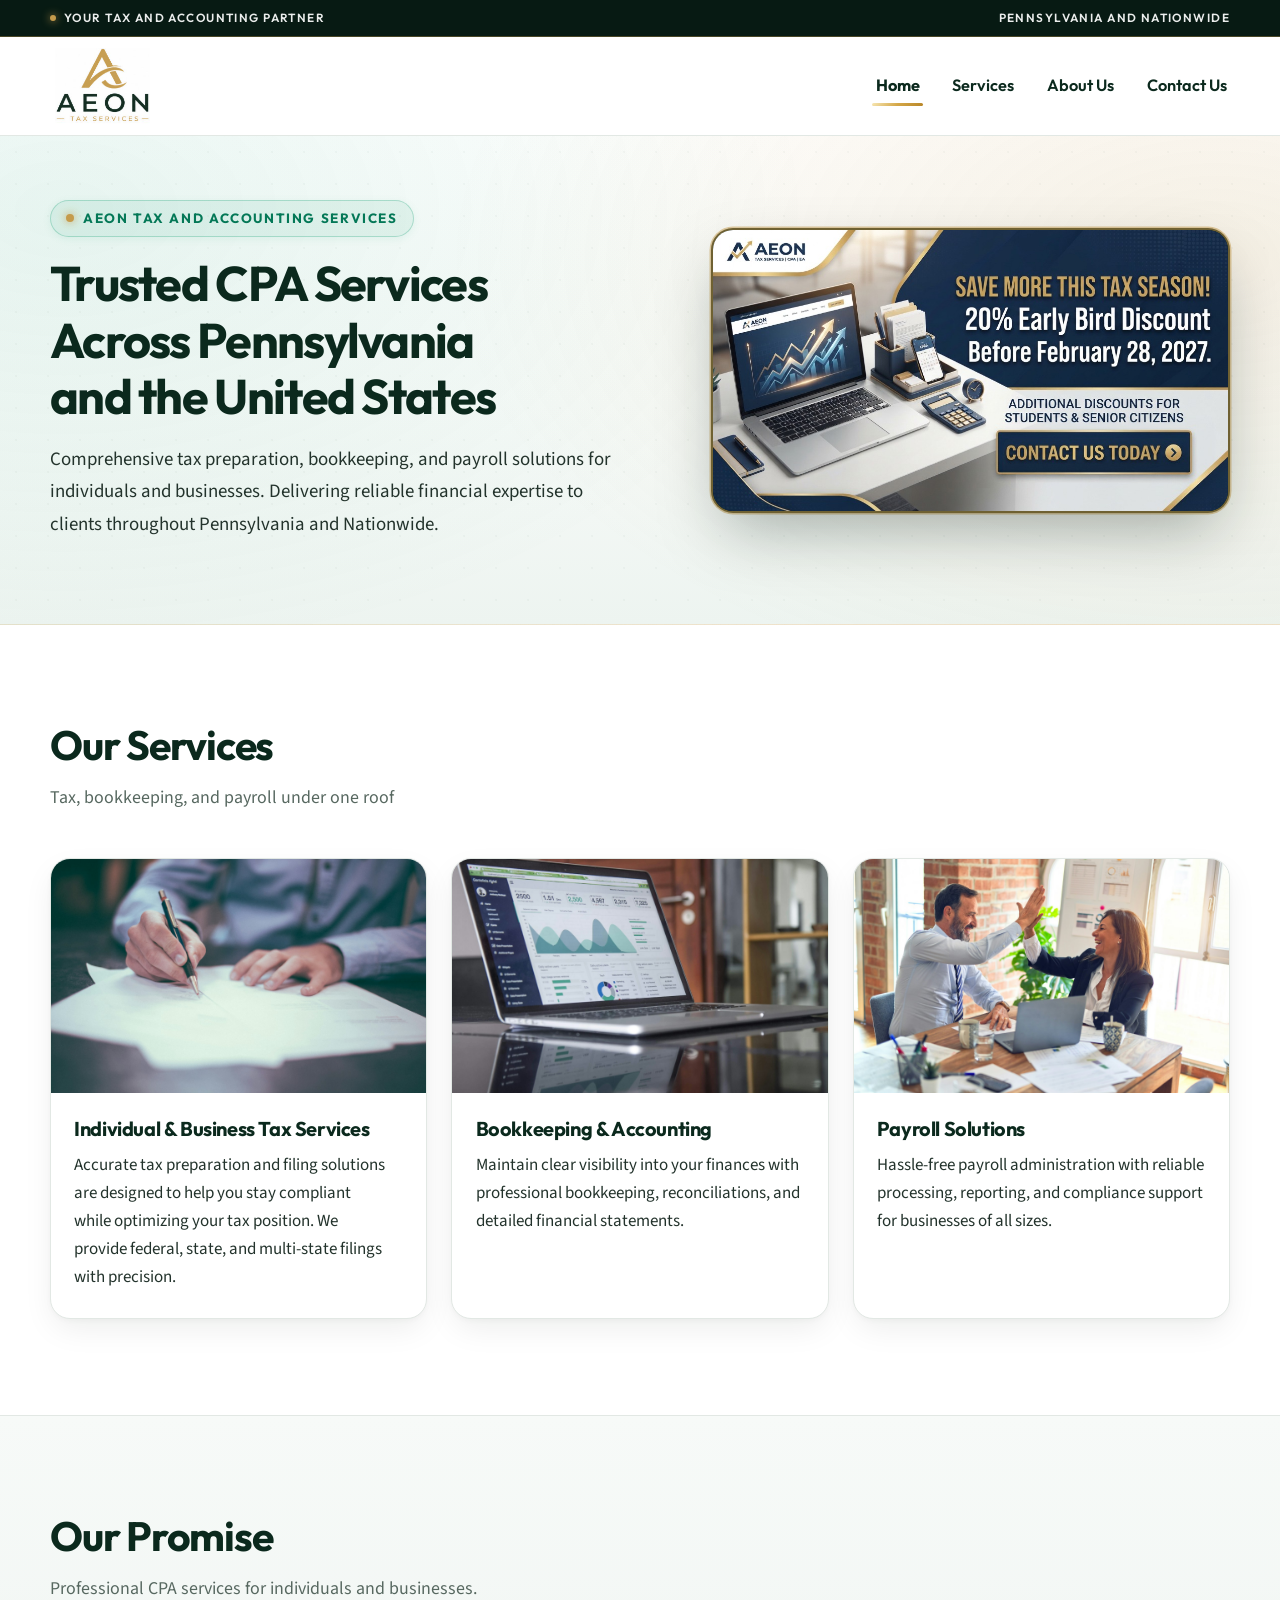
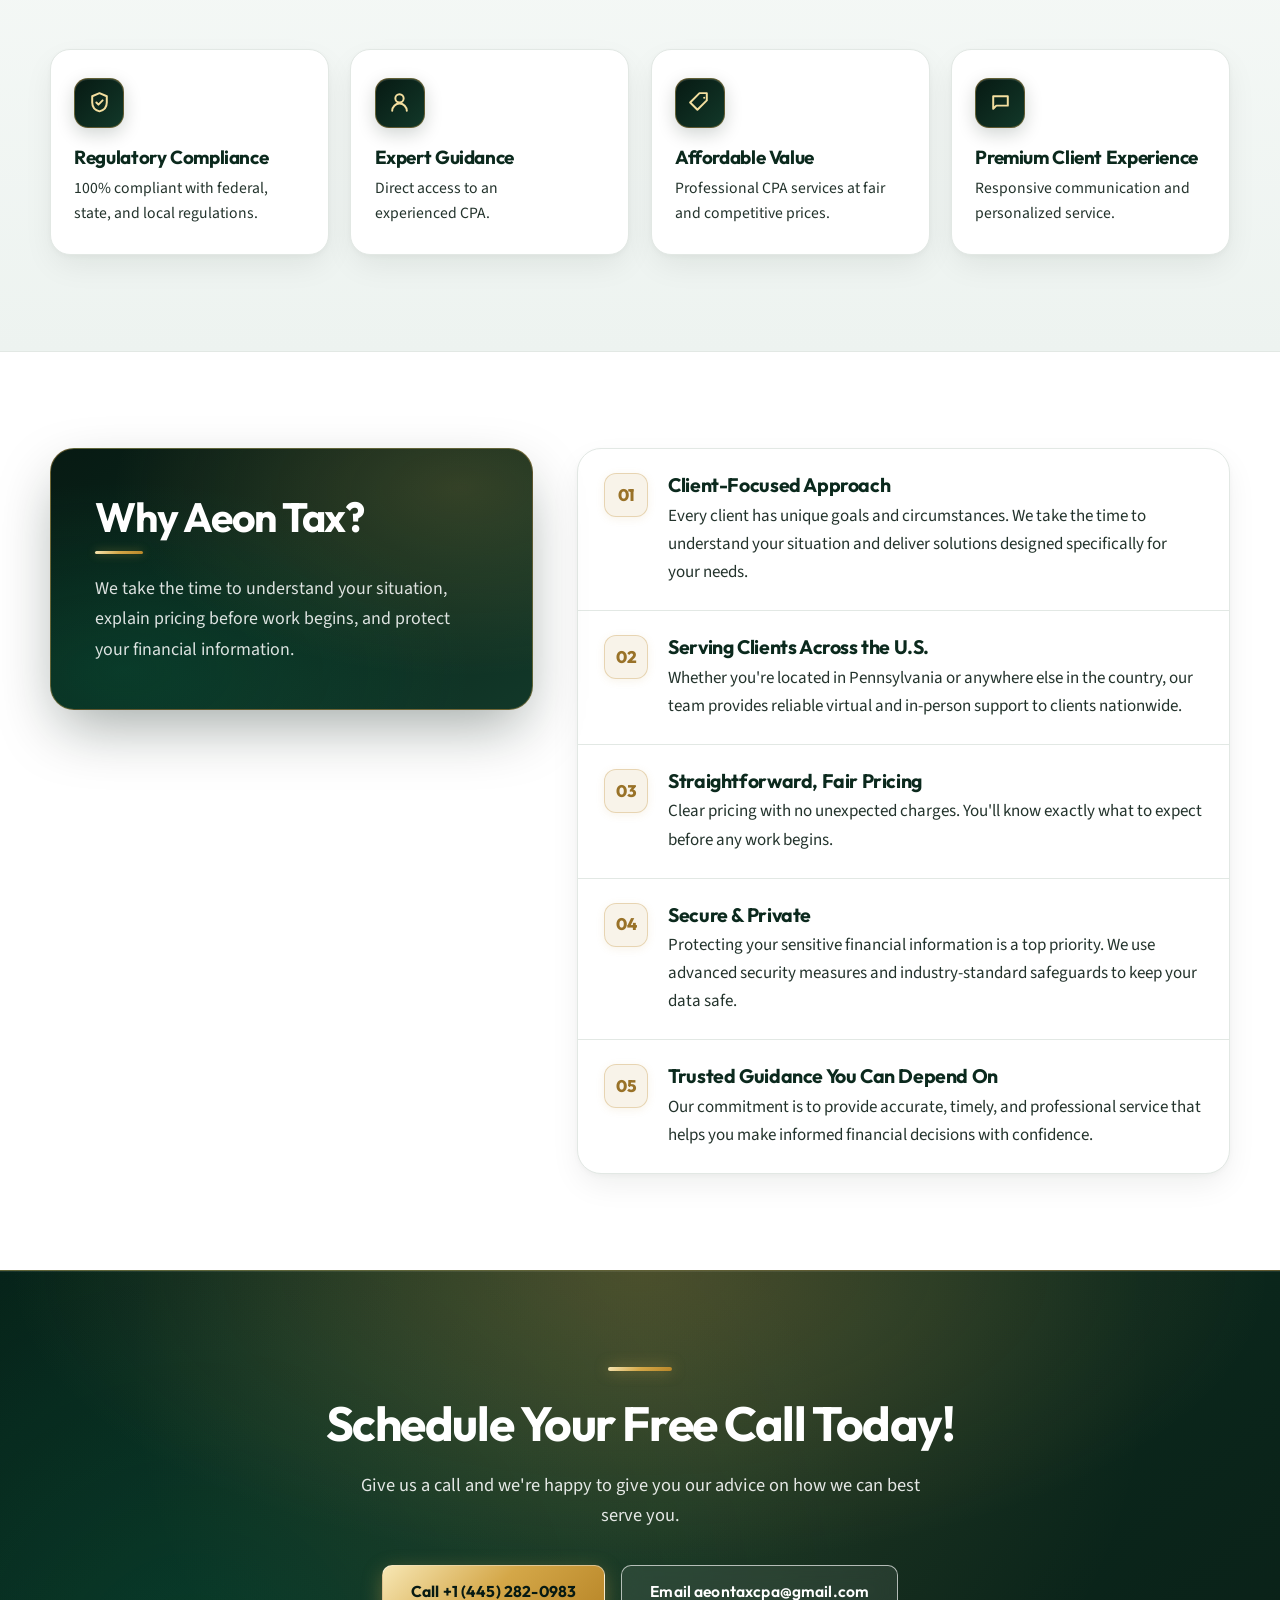
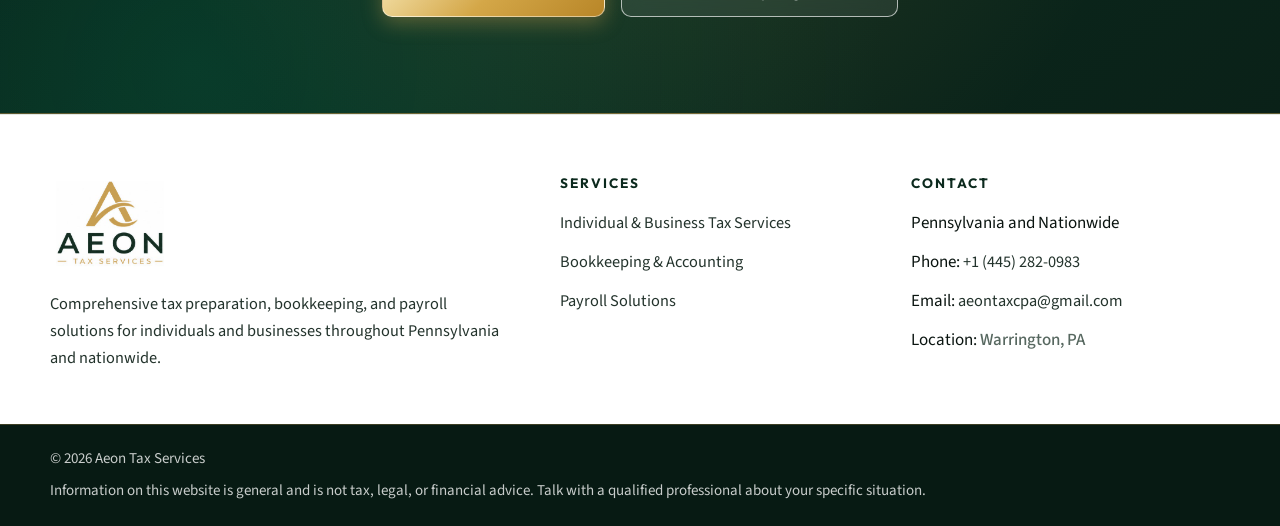
==== commit 7339d36f: "refactor: remove redundant review and version files and update index.html" ====
--- a/index.html
+++ b/index.html
@@ -5,7 +5,7 @@
   <meta name="viewport" content="width=device-width, initial-scale=1">
   <title>Aeon Tax Services | CPA Services in Pennsylvania</title>
   <meta name="description" content="Comprehensive tax preparation, bookkeeping, and payroll solutions for individuals and businesses throughout Pennsylvania and nationwide.">
-  <meta name="theme-color" content="#0e1f3b">
+  <meta name="theme-color" content="#071a13">
   <meta property="og:title" content="Aeon Tax Services | CPA Services in Pennsylvania">
   <meta property="og:description" content="Comprehensive tax preparation, bookkeeping, and payroll solutions for individuals and businesses throughout Pennsylvania and nationwide.">
   <meta property="og:type" content="website">
@@ -15,7 +15,7 @@
   <link rel="preconnect" href="https://fonts.googleapis.com">
   <link rel="preconnect" href="https://fonts.gstatic.com" crossorigin>
   <link href="https://fonts.googleapis.com/css2?family=Outfit:wght@500;600;700&family=Source+Sans+3:wght@400;500;600;700&display=swap" rel="stylesheet">
-  <link rel="stylesheet" href="css/styles.css">
+  <link rel="stylesheet" href="css/styles-v2.css">
   <script type="application/ld+json">
   {
     "@context": "https://schema.org",
@@ -40,8 +40,8 @@
       </div>
     </div>
     <div class="container header-bar">
-      <a class="brand" href="index.html" data-nav="home">
-        <img src="assets/logo-primary.png" alt="Aeon Tax Services" width="407" height="332">
+      <a class="brand" href="v2.html" data-nav="home">
+        <img src="assets/logo-emerald-gold.png" alt="Aeon Tax Services" width="407" height="332">
       </a>
       <button class="nav-toggle" type="button" aria-expanded="false" aria-controls="site-nav">
         <span class="sr-only">Open menu</span>
@@ -49,10 +49,10 @@
       </button>
       <nav class="site-nav" id="site-nav" aria-label="Primary">
         <ul>
-          <li><a href="index.html" data-nav="home">Home</a></li>
-          <li><a href="index.html#services" data-nav="services">Services</a></li>
-          <li><a href="index.html#about" data-nav="about">About Us</a></li>
-          <li><a href="index.html#contact" data-nav="contact">Contact Us</a></li>
+          <li><a href="v2.html" data-nav="home">Home</a></li>
+          <li><a href="v2.html#services" data-nav="services">Services</a></li>
+          <li><a href="v2.html#about" data-nav="about">About Us</a></li>
+          <li><a href="v2.html#contact" data-nav="contact">Contact Us</a></li>
         </ul>
       </nav>
     </div>
@@ -80,7 +80,7 @@
                 decoding="async"
               >
             </button>
-            <a href="index.html#contact" class="hero-banner-cta-link" aria-label="Contact Us Today for 20% Early Bird Tax Season Discount">
+            <a href="v2.html#contact" class="hero-banner-cta-link" aria-label="Contact Us Today for 20% Early Bird Tax Season Discount">
               <span class="sr-only">Contact Us Today</span>
               <span class="hero-cta-sheen" aria-hidden="true"></span>
             </a>
@@ -219,17 +219,17 @@
   <footer class="site-footer">
     <div class="container footer-grid">
       <div class="footer-brand">
-        <a href="index.html" data-nav="home">
-          <img src="assets/logo-primary.png" alt="Aeon Tax Services" width="407" height="332">
+        <a href="v2.html" data-nav="home">
+          <img src="assets/logo-emerald-gold.png" alt="Aeon Tax Services" width="407" height="332">
         </a>
         <p>Comprehensive tax preparation, bookkeeping, and payroll solutions for individuals and businesses throughout Pennsylvania and nationwide.</p>
       </div>
       <div>
         <h2 class="footer-title">Services</h2>
         <ul>
-          <li><a href="index.html#services">Individual &amp; Business Tax Services</a></li>
-          <li><a href="index.html#services">Bookkeeping &amp; Accounting</a></li>
-          <li><a href="index.html#services">Payroll Solutions</a></li>
+          <li><a href="v2.html#services">Individual &amp; Business Tax Services</a></li>
+          <li><a href="v2.html#services">Bookkeeping &amp; Accounting</a></li>
+          <li><a href="v2.html#services">Payroll Solutions</a></li>
         </ul>
       </div>
       <div>
--- a/css/styles-v2.css
+++ b/css/styles-v2.css
@@ -0,0 +1,1417 @@
+/**
+ * Aeon Tax Services - Client Review Version (V2) Stylesheet
+ * Luxury Forest Emerald & Burnished Champagne Gold Executive Theme
+ * Completely Free of Blue — Evoking Wealth, Precision, Trust & Prestige
+ */
+
+:root {
+  /* Brand Core Palette - Forest Emerald & Obsidian Pine (Replaces all blue/navy) */
+  --forest-deep: #071a13;      /* Obsidian Pine for utility bar, CTA band & footer base */
+  --forest: #0b291d;           /* Executive Forest Emerald for headings & primary brand */
+  --forest-surface: #123829;   /* Elevated forest surface & panel highlights */
+  --forest-light: #1b523c;     /* Interactive forest hover state */
+  --emerald: #059669;          /* Fresh emerald accent for pills & trust markers */
+  --emerald-deep: #047857;     /* Deep jade for links & high-contrast accents */
+  --emerald-soft: #eaf6f1;     /* Soft mint background for highlights */
+  --emerald-border: rgba(5, 150, 105, 0.28);
+
+  /* Radiant Warm Gold & Champagne Palette (Wealth, prosperity & tax savings) */
+  --gold: #c59b4c;
+  --gold-light: #f3de9f;
+  --gold-dark: #997228;
+  --gold-border: rgba(197, 155, 76, 0.42);
+  --gold-glow: rgba(212, 167, 72, 0.32);
+  --gold-gradient: linear-gradient(135deg, #f7e7b4 0%, #d4a748 50%, #b88628 100%);
+  --gold-gradient-hover: linear-gradient(135deg, #faeed0 0%, #dfb55a 50%, #c49234 100%);
+
+  /* Neutrals & High-Contrast Typography */
+  --ink: #0a1410;             /* Crisp deep charcoal ink for titles */
+  --ink-secondary: #23332c;   /* High-contrast readable forest-tinted body text */
+  --muted: #576860;          /* Refined slate for captions & subtitles */
+  --line: #e2e8e4;            /* Clean structural dividers */
+  --line-strong: #cbd5ce;     /* Card borders */
+  --paper: #f7faf8;          /* Warm porcelain background */
+  --paper-tint: #edf3f0;     /* Subtle section contrast */
+  --white: #ffffff;
+  --danger: #dc2626;
+
+  /* Elevation & Shadows */
+  --shadow-sm: 0 2px 8px rgba(7, 26, 19, 0.05);
+  --shadow: 0 12px 32px -4px rgba(7, 26, 19, 0.08), 0 2px 6px -1px rgba(7, 26, 19, 0.04);
+  --shadow-hover: 0 22px 48px -8px rgba(7, 26, 19, 0.16), 0 0 0 1.5px rgba(197, 155, 76, 0.42);
+  --shadow-banner: 0 26px 65px -14px rgba(7, 26, 19, 0.35), 0 0 0 1.5px rgba(197, 155, 76, 0.5);
+
+  /* Geometry & Typography Tokens */
+  --radius: 20px;
+  --radius-sm: 10px;
+  --radius-pill: 9999px;
+  --container: 1180px;
+  --header-offset: 8.5rem;
+  --font-display: "Outfit", -apple-system, BlinkMacSystemFont, "Segoe UI", Roboto, sans-serif;
+  --font-body: "Source Sans 3", -apple-system, BlinkMacSystemFont, "Segoe UI", Roboto, sans-serif;
+  --space-section: clamp(4.5rem, 7.5vw, 6.75rem);
+}
+
+*,
+*::before,
+*::after {
+  box-sizing: border-box;
+}
+
+html {
+  scroll-behavior: smooth;
+  scroll-padding-top: var(--header-offset);
+}
+
+body {
+  margin: 0;
+  color: var(--ink);
+  background: var(--white);
+  font-family: var(--font-body);
+  font-size: 1.0625rem;
+  line-height: 1.68;
+  text-rendering: optimizeLegibility;
+  -webkit-font-smoothing: antialiased;
+}
+
+img {
+  max-width: 100%;
+  height: auto;
+  display: block;
+}
+
+a {
+  color: var(--emerald-deep);
+  text-decoration-thickness: 1px;
+  text-underline-offset: 0.18em;
+  transition: color 0.2s ease;
+}
+
+a:hover {
+  color: var(--forest);
+}
+
+h1,
+h2,
+h3,
+p {
+  text-wrap: pretty;
+}
+
+h1,
+h2,
+h3 {
+  font-family: var(--font-display);
+  color: var(--forest);
+  line-height: 1.18;
+  letter-spacing: -0.03em;
+  margin: 0;
+  text-wrap: balance;
+}
+
+h1 {
+  font-size: clamp(2.35rem, 4.2vw, 3.65rem);
+  font-weight: 700;
+}
+
+h2 {
+  font-size: clamp(1.9rem, 3.2vw, 2.65rem);
+  font-weight: 700;
+}
+
+h3 {
+  font-size: 1.25rem;
+  font-weight: 700;
+  letter-spacing: -0.02em;
+}
+
+p {
+  margin: 0;
+}
+
+ul,
+ol {
+  margin: 0;
+  padding: 0;
+}
+
+button,
+input,
+select,
+textarea {
+  font: inherit;
+  color: inherit;
+}
+
+button {
+  cursor: pointer;
+}
+
+:focus-visible {
+  outline: 2px solid var(--gold);
+  outline-offset: 3px;
+}
+
+::selection {
+  background: #d1fae5;
+  color: var(--forest-deep);
+}
+
+.sr-only {
+  position: absolute;
+  width: 1px;
+  height: 1px;
+  padding: 0;
+  margin: -1px;
+  overflow: hidden;
+  clip: rect(0, 0, 0, 0);
+  white-space: nowrap;
+  border: 0;
+}
+
+.skip-link {
+  position: absolute;
+  left: 1rem;
+  top: 0;
+  z-index: 100;
+  transform: translateY(-120%);
+  background: var(--forest-deep);
+  color: var(--white);
+  padding: 0.75rem 1.25rem;
+  border-radius: var(--radius-sm);
+  border: 1px solid var(--gold);
+  text-decoration: none;
+  font-family: var(--font-display);
+  font-weight: 600;
+  transition: transform 0.2s ease;
+}
+
+.skip-link:focus {
+  transform: translateY(0.75rem);
+  color: var(--white);
+}
+
+.container {
+  width: min(var(--container), calc(100% - 2.5rem));
+  margin-inline: auto;
+}
+
+.eyebrow {
+  margin: 0 0 0.85rem;
+  color: var(--emerald-deep);
+  font-family: var(--font-display);
+  font-size: 0.82rem;
+  font-weight: 700;
+  letter-spacing: 0.14em;
+  text-transform: uppercase;
+}
+
+.lead {
+  color: var(--ink-secondary);
+  font-size: 1.18rem;
+  line-height: 1.65;
+  max-width: 44rem;
+}
+
+.section {
+  padding-block: var(--space-section);
+  position: relative;
+}
+
+.section-paper {
+  background: linear-gradient(180deg, var(--paper) 0%, var(--paper-tint) 100%);
+  border-top: 1px solid var(--line);
+  border-bottom: 1px solid var(--line);
+}
+
+.section-heading {
+  margin-bottom: clamp(2rem, 3.5vw, 3rem);
+}
+
+.section-heading h2 {
+  color: var(--forest);
+}
+
+.section-heading p {
+  margin-top: 0.85rem;
+  max-width: 42rem;
+  color: var(--muted);
+  font-size: 1.12rem;
+}
+
+.section-heading-split {
+  display: grid;
+  grid-template-columns: minmax(0, 0.9fr) minmax(0, 1.1fr);
+  gap: 1.5rem 2.5rem;
+  align-items: end;
+}
+
+.section-heading-split p {
+  margin-top: 0;
+}
+
+/* ==========================================================================
+   Buttons & Interactive Elements
+   ========================================================================== */
+.btn {
+  display: inline-flex;
+  align-items: center;
+  justify-content: center;
+  gap: 0.55rem;
+  min-height: 50px;
+  padding: 0.75rem 1.45rem;
+  border-radius: var(--radius-sm);
+  border: 1.5px solid transparent;
+  background: transparent;
+  color: var(--forest);
+  font-family: var(--font-display);
+  font-size: 0.98rem;
+  font-weight: 600;
+  letter-spacing: 0.01em;
+  text-decoration: none;
+  cursor: pointer;
+  transition: all 0.25s cubic-bezier(0.16, 1, 0.3, 1);
+}
+
+.btn-gold {
+  background: var(--gold-gradient);
+  color: #071a13;
+  font-weight: 700;
+  border-color: rgba(255, 255, 255, 0.4);
+  box-shadow: 0 4px 18px rgba(197, 155, 76, 0.38);
+}
+
+.btn-gold:hover {
+  background: var(--gold-gradient-hover);
+  color: #071a13;
+  transform: translateY(-2px);
+  box-shadow: 0 8px 26px rgba(197, 155, 76, 0.55);
+}
+
+.btn-primary {
+  background: var(--forest);
+  color: var(--white);
+  border-color: var(--gold-border);
+  box-shadow: 0 4px 16px rgba(7, 26, 19, 0.25);
+}
+
+.btn-primary:hover {
+  background: var(--forest-surface);
+  color: var(--gold-light);
+  border-color: var(--gold);
+  transform: translateY(-2px);
+  box-shadow: 0 8px 24px rgba(7, 26, 19, 0.35);
+}
+
+.btn-secondary {
+  border-color: var(--line-strong);
+  background: var(--white);
+  color: var(--forest);
+}
+
+.btn-secondary:hover {
+  border-color: var(--forest);
+  color: var(--forest);
+  transform: translateY(-1px);
+}
+
+.btn-light {
+  background: var(--gold-gradient);
+  color: #071a13;
+  font-weight: 700;
+  border-color: rgba(255, 255, 255, 0.45);
+  box-shadow: 0 6px 20px rgba(197, 155, 76, 0.4);
+}
+
+.btn-light:hover {
+  background: var(--gold-gradient-hover);
+  color: #071a13;
+  border-color: rgba(255, 255, 255, 0.7);
+  transform: translateY(-2px);
+  box-shadow: 0 10px 28px rgba(197, 155, 76, 0.6);
+}
+
+.btn-outline-light {
+  border-color: rgba(255, 255, 255, 0.65);
+  background: rgba(255, 255, 255, 0.08);
+  color: var(--white);
+  backdrop-filter: blur(10px);
+  -webkit-backdrop-filter: blur(10px);
+}
+
+.btn-outline-light:hover {
+  border-color: var(--gold-light);
+  background: rgba(255, 255, 255, 0.18);
+  color: var(--gold-light);
+  transform: translateY(-2px);
+  box-shadow: 0 6px 20px rgba(197, 155, 76, 0.3);
+}
+
+.text-link {
+  display: inline-flex;
+  align-items: center;
+  gap: 0.35rem;
+  margin-top: 1.15rem;
+  color: var(--emerald-deep);
+  font-family: var(--font-display);
+  font-weight: 700;
+  text-decoration: none;
+}
+
+.text-link:hover {
+  color: var(--forest);
+  text-decoration: underline;
+}
+
+/* ==========================================================================
+   Header & Utility Bar
+   ========================================================================== */
+.site-header {
+  position: sticky;
+  top: 0;
+  z-index: 50;
+  background: rgba(255, 255, 255, 0.95);
+  backdrop-filter: blur(20px);
+  -webkit-backdrop-filter: blur(20px);
+  border-bottom: 1px solid var(--line);
+  transition: border-color 0.25s ease, box-shadow 0.25s ease;
+}
+
+.utility-bar {
+  background: var(--forest-deep);
+  color: rgba(255, 255, 255, 0.92);
+  font-family: var(--font-display);
+  font-size: 0.74rem;
+  font-weight: 600;
+  letter-spacing: 0.12em;
+  text-transform: uppercase;
+  border-bottom: 1px solid rgba(197, 155, 76, 0.35);
+}
+
+.utility-bar-inner {
+  display: flex;
+  align-items: center;
+  justify-content: space-between;
+  gap: 1rem;
+  min-height: 36px;
+  padding-block: 0.45rem;
+}
+
+.utility-bar-inner span {
+  display: inline-flex;
+  align-items: center;
+  gap: 0.5rem;
+  min-width: 0;
+}
+
+.utility-bar-inner span:first-child::before {
+  content: "";
+  display: inline-block;
+  width: 6px;
+  height: 6px;
+  border-radius: 50%;
+  background: var(--gold);
+  box-shadow: 0 0 8px var(--gold);
+}
+
+.site-header.is-scrolled {
+  border-bottom-color: rgba(197, 155, 76, 0.42);
+  box-shadow: 0 10px 30px rgba(7, 26, 19, 0.08);
+}
+
+#services,
+#about,
+#contact {
+  scroll-margin-top: var(--header-offset);
+}
+
+.header-bar {
+  display: flex;
+  align-items: center;
+  justify-content: space-between;
+  gap: 1.5rem;
+  min-height: 98px;
+}
+
+.brand {
+  display: flex;
+  align-items: center;
+  text-decoration: none;
+  flex: 0 0 auto;
+  transition: opacity 0.2s ease, transform 0.2s ease;
+}
+
+.brand:hover {
+  opacity: 0.95;
+  transform: translateY(-1px);
+}
+
+.brand img {
+  height: 86px;
+  width: auto;
+  transition: height 0.25s cubic-bezier(0.16, 1, 0.3, 1);
+}
+
+.site-header.is-scrolled .brand img {
+  height: 70px;
+}
+
+.nav-toggle {
+  display: none;
+  width: 44px;
+  height: 44px;
+  align-items: center;
+  justify-content: center;
+  border: 1px solid var(--line);
+  border-radius: 10px;
+  background: var(--white);
+  color: var(--forest);
+  transition: all 0.2s ease;
+}
+
+.nav-toggle:hover {
+  border-color: var(--gold);
+  background: var(--paper);
+}
+
+.nav-toggle-bar,
+.nav-toggle-bar::before,
+.nav-toggle-bar::after {
+  display: block;
+  width: 20px;
+  height: 2px;
+  background: var(--forest);
+  border-radius: 2px;
+  position: relative;
+  transition: transform 0.2s ease, top 0.2s ease, background-color 0.2s ease;
+}
+
+.nav-toggle-bar::before,
+.nav-toggle-bar::after {
+  content: "";
+  position: absolute;
+  left: 0;
+}
+
+.nav-toggle-bar::before {
+  top: -6px;
+}
+
+.nav-toggle-bar::after {
+  top: 6px;
+}
+
+.nav-toggle[aria-expanded="true"] .nav-toggle-bar {
+  background: transparent;
+}
+
+.nav-toggle[aria-expanded="true"] .nav-toggle-bar::before {
+  top: 0;
+  transform: rotate(45deg);
+}
+
+.nav-toggle[aria-expanded="true"] .nav-toggle-bar::after {
+  top: 0;
+  transform: rotate(-45deg);
+}
+
+.site-nav {
+  display: flex;
+  align-items: center;
+  gap: 1.5rem;
+}
+
+.site-nav ul {
+  display: flex;
+  align-items: center;
+  gap: 0.35rem 1.65rem;
+  list-style: none;
+}
+
+.site-nav a[data-nav] {
+  position: relative;
+  color: var(--forest);
+  text-decoration: none;
+  font-family: var(--font-display);
+  font-weight: 600;
+  font-size: 1.02rem;
+  padding: 0.45rem 0.2rem;
+  transition: color 0.2s ease;
+}
+
+.site-nav a[data-nav]::after {
+  content: "";
+  position: absolute;
+  bottom: -4px;
+  left: 0;
+  width: 0;
+  height: 2.5px;
+  background: var(--gold-gradient);
+  border-radius: 2px;
+  transition: width 0.25s cubic-bezier(0.16, 1, 0.3, 1);
+}
+
+.site-nav a[data-nav]:hover {
+  color: var(--emerald-deep);
+}
+
+.site-nav a[data-nav]:hover::after,
+.site-nav a[aria-current="page"]::after {
+  width: 100%;
+}
+
+.site-nav a[aria-current="page"] {
+  color: var(--forest);
+  font-weight: 700;
+  text-decoration: none;
+}
+
+/* ==========================================================================
+   Hero Section - Side-by-Side Forest Emerald & Gold Composition
+   ========================================================================== */
+.hero {
+  position: relative;
+  padding-top: clamp(2.75rem, 5vw, 4.5rem);
+  padding-bottom: clamp(3.75rem, 6.5vw, 5.75rem);
+  background:
+    radial-gradient(1000px 600px at 5% 15%, rgba(5, 150, 105, 0.09), transparent 75%),
+    radial-gradient(1100px 650px at 95% 25%, rgba(197, 155, 76, 0.14), transparent 70%),
+    linear-gradient(180deg, #ffffff 0%, #f7faf8 55%, #edf4f0 100%);
+  overflow: hidden;
+  border-bottom: 1px solid rgba(197, 155, 76, 0.25);
+}
+
+/* Subtle background accent grid */
+.hero::before {
+  content: "";
+  position: absolute;
+  inset: 0;
+  background-image: radial-gradient(rgba(7, 26, 19, 0.04) 1px, transparent 1px);
+  background-size: 32px 32px;
+  pointer-events: none;
+  opacity: 0.7;
+}
+
+.hero-container {
+  position: relative;
+  z-index: 2;
+  display: grid;
+  grid-template-columns: minmax(0, 1.15fr) minmax(0, 1fr);
+  gap: clamp(2.5rem, 5vw, 4.25rem);
+  align-items: center;
+}
+
+.hero-top {
+  text-align: left;
+  max-width: none;
+  margin: 0;
+}
+
+.hero-top .eyebrow {
+  display: inline-flex;
+  align-items: center;
+  gap: 0.55rem;
+  padding: 0.38rem 0.95rem;
+  border-radius: var(--radius-pill);
+  background: rgba(5, 150, 105, 0.08);
+  border: 1px solid rgba(5, 150, 105, 0.25);
+  color: var(--emerald-deep);
+  font-family: var(--font-display);
+  font-size: 0.84rem;
+  font-weight: 700;
+  letter-spacing: 0.12em;
+  text-transform: uppercase;
+  margin-bottom: 1.15rem;
+  box-shadow: 0 2px 8px rgba(5, 150, 105, 0.08);
+}
+
+.eyebrow-accent {
+  display: inline-block;
+  width: 8px;
+  height: 8px;
+  border-radius: 50%;
+  background: var(--gold);
+  box-shadow: 0 0 10px var(--gold);
+}
+
+.hero-heading {
+  font-size: clamp(2.25rem, 3.8vw, 3.45rem);
+  font-weight: 700;
+  color: var(--forest);
+  letter-spacing: -0.035em;
+  line-height: 1.16;
+  margin: 0 0 1.25rem;
+  text-wrap: balance;
+}
+
+.hero-subhead {
+  font-size: clamp(1.05rem, 1.5vw, 1.18rem);
+  color: var(--ink-secondary);
+  line-height: 1.7;
+  max-width: 580px;
+  margin: 0;
+  text-wrap: pretty;
+}
+
+.hero-banner-container {
+  width: 100%;
+  max-width: 600px;
+  margin-inline: auto 0;
+}
+
+.hero-banner-frame {
+  position: relative;
+  border-radius: 22px;
+  overflow: hidden;
+  background: var(--forest-deep);
+  border: 2px solid rgba(197, 155, 76, 0.55);
+  box-shadow: var(--shadow-banner);
+  transition: transform 0.35s cubic-bezier(0.16, 1, 0.3, 1), box-shadow 0.35s cubic-bezier(0.16, 1, 0.3, 1), border-color 0.3s ease;
+}
+
+.hero-banner-frame:hover {
+  transform: translateY(-4px) scale(1.01);
+  border-color: rgba(212, 175, 55, 0.9);
+  box-shadow:
+    0 34px 75px -15px rgba(7, 26, 19, 0.42),
+    0 0 0 2px rgba(212, 175, 55, 0.7),
+    0 0 40px rgba(197, 155, 76, 0.4);
+}
+
+.hero-banner-img {
+  display: block;
+  width: 100%;
+  height: auto;
+  aspect-ratio: 1024 / 558;
+  object-fit: cover;
+}
+
+/* Hotspot CTA link over the banner's "CONTACT US TODAY >" button */
+.hero-banner-cta-link {
+  position: absolute;
+  right: 6.2%;
+  bottom: 9.8%;
+  width: 37.5%;
+  height: 16%;
+  border-radius: 8px;
+  cursor: pointer;
+  z-index: 5;
+  text-decoration: none;
+  background: rgba(197, 155, 76, 0.01);
+  transition: background-color 0.25s ease, box-shadow 0.25s ease;
+}
+
+.hero-banner-cta-link:hover {
+  background: rgba(197, 155, 76, 0.2);
+  box-shadow: 0 0 28px rgba(197, 155, 76, 0.65);
+}
+
+.hero-banner-cta-link:focus-visible {
+  outline: 3px solid var(--gold-light);
+  outline-offset: 2px;
+}
+
+.hero-banner-trigger {
+  display: block;
+  width: 100%;
+  padding: 0;
+  margin: 0;
+  border: 0;
+  background: transparent;
+  cursor: zoom-in;
+  text-align: left;
+  line-height: 0;
+}
+
+.hero-banner-trigger:focus-visible {
+  outline: 3px solid var(--gold);
+  outline-offset: -3px;
+}
+
+/* ==========================================================================
+   Services Section
+   ========================================================================== */
+.services-grid {
+  display: grid;
+  grid-template-columns: repeat(3, minmax(0, 1fr));
+  gap: 1.5rem;
+}
+
+.service-card {
+  position: relative;
+  background: var(--white);
+  border: 1.5px solid var(--line);
+  border-radius: var(--radius);
+  box-shadow: var(--shadow);
+  display: flex;
+  flex-direction: column;
+  min-width: 0;
+  transition: transform 0.35s cubic-bezier(0.16, 1, 0.3, 1), box-shadow 0.35s cubic-bezier(0.16, 1, 0.3, 1), border-color 0.3s ease;
+}
+
+.service-card:hover {
+  transform: translateY(-6px);
+  border-color: rgba(197, 155, 76, 0.6);
+  box-shadow: var(--shadow-hover);
+}
+
+.service-card-media {
+  padding: 0;
+  overflow: hidden;
+  border-top-left-radius: var(--radius);
+  border-top-right-radius: var(--radius);
+}
+
+.service-card-image {
+  width: 100%;
+  aspect-ratio: 16 / 10;
+  object-fit: cover;
+  background: var(--paper);
+  transition: transform 0.5s cubic-bezier(0.16, 1, 0.3, 1);
+}
+
+.service-card:hover .service-card-image {
+  transform: scale(1.05);
+}
+
+.service-card-body {
+  display: flex;
+  flex: 1;
+  flex-direction: column;
+  padding: 1.5rem 1.45rem 1.65rem;
+}
+
+.service-card h3 {
+  margin-bottom: 0.65rem;
+  color: var(--forest);
+  font-size: 1.25rem;
+}
+
+.service-card p {
+  color: var(--ink-secondary);
+  line-height: 1.65;
+}
+
+/* ==========================================================================
+   Our Promise Section
+   ========================================================================== */
+.promise-grid {
+  display: grid;
+  grid-template-columns: repeat(4, minmax(0, 1fr));
+  gap: 1.35rem;
+}
+
+.promise-card {
+  position: relative;
+  background: var(--white);
+  border: 1.5px solid var(--line);
+  border-radius: var(--radius);
+  box-shadow: var(--shadow);
+  padding: 1.75rem 1.45rem;
+  min-width: 0;
+  transition: transform 0.35s cubic-bezier(0.16, 1, 0.3, 1), box-shadow 0.35s cubic-bezier(0.16, 1, 0.3, 1), border-color 0.3s ease;
+}
+
+.promise-card:hover {
+  transform: translateY(-5px);
+  border-color: rgba(197, 155, 76, 0.55);
+  box-shadow: var(--shadow-hover);
+}
+
+.icon-badge {
+  display: inline-flex;
+  align-items: center;
+  justify-content: center;
+  width: 50px;
+  height: 50px;
+  border-radius: 14px;
+  margin-bottom: 1.15rem;
+  transition: transform 0.3s ease, box-shadow 0.3s ease;
+}
+
+.promise-card .icon-badge {
+  background: linear-gradient(135deg, #071a13 0%, #123829 100%);
+  color: var(--gold-light);
+  border: 1.5px solid rgba(197, 155, 76, 0.45);
+  box-shadow: 0 6px 18px rgba(7, 26, 19, 0.18), inset 0 1px 0 rgba(255, 255, 255, 0.12);
+}
+
+.promise-card:hover .icon-badge {
+  transform: scale(1.08);
+  box-shadow: 0 8px 22px rgba(197, 155, 76, 0.4);
+  border-color: var(--gold);
+}
+
+.icon-badge svg {
+  width: 25px;
+  height: 25px;
+  fill: none;
+  stroke: currentColor;
+  stroke-width: 1.9;
+  stroke-linecap: round;
+  stroke-linejoin: round;
+}
+
+.promise-card h3 {
+  margin-bottom: 0.5rem;
+  color: var(--forest);
+  font-size: 1.18rem;
+}
+
+.promise-card p {
+  color: var(--ink-secondary);
+  font-size: 0.98rem;
+  line-height: 1.6;
+}
+
+/* ==========================================================================
+   Why Aeon Tax? Section
+   ========================================================================== */
+.why-layout {
+  display: grid;
+  grid-template-columns: minmax(0, 0.85fr) minmax(0, 1.15fr);
+  gap: clamp(1.75rem, 3.5vw, 2.75rem);
+  align-items: start;
+}
+
+.why-intro {
+  background:
+    radial-gradient(ellipse at 85% 15%, rgba(197, 155, 76, 0.22), transparent 60%),
+    radial-gradient(ellipse at 15% 85%, rgba(5, 150, 105, 0.18), transparent 60%),
+    linear-gradient(150deg, #071a13 0%, #0b291d 55%, #123829 100%);
+  border: 1.5px solid rgba(197, 155, 76, 0.45);
+  box-shadow: 0 24px 60px -10px rgba(7, 26, 19, 0.38);
+  color: rgba(255, 255, 255, 0.92);
+  border-radius: 24px;
+  padding: clamp(2rem, 3.8vw, 2.75rem);
+  position: sticky;
+  top: var(--header-offset);
+}
+
+.why-intro h2 {
+  color: var(--white);
+  font-size: clamp(2rem, 3.2vw, 2.65rem);
+  position: relative;
+  padding-bottom: 0.75rem;
+}
+
+.why-intro h2::after {
+  content: "";
+  position: absolute;
+  bottom: 0;
+  left: 0;
+  width: 48px;
+  height: 3px;
+  border-radius: 2px;
+  background: var(--gold-gradient);
+  box-shadow: 0 0 10px rgba(212, 167, 72, 0.45);
+}
+
+.why-intro p {
+  margin-top: 1.25rem;
+  color: rgba(255, 255, 255, 0.86);
+  font-size: 1.12rem;
+  line-height: 1.7;
+}
+
+.reason-panel {
+  background: var(--white);
+  border: 1.5px solid var(--line);
+  border-radius: 24px;
+  box-shadow: var(--shadow);
+  overflow: hidden;
+}
+
+.reason-list {
+  list-style: none;
+  counter-reset: reason;
+}
+
+.reason-list li {
+  display: grid;
+  grid-template-columns: auto minmax(0, 1fr);
+  gap: 1.25rem;
+  padding: 1.5rem 1.65rem;
+  border-top: 1px solid var(--line);
+  transition: background-color 0.25s ease;
+  align-items: start;
+}
+
+.reason-list li:hover {
+  background-color: var(--paper);
+}
+
+.reason-list li:first-child {
+  border-top: 0;
+}
+
+.reason-list li::before {
+  counter-increment: reason;
+  content: counter(reason, decimal-leading-zero);
+  font-family: var(--font-display);
+  font-weight: 800;
+  font-size: 1.05rem;
+  color: var(--gold-dark);
+  letter-spacing: -0.02em;
+  background: rgba(197, 155, 76, 0.12);
+  border: 1.5px solid rgba(197, 155, 76, 0.35);
+  width: 44px;
+  height: 44px;
+  border-radius: 12px;
+  display: inline-flex;
+  align-items: center;
+  justify-content: center;
+  box-shadow: 0 2px 8px rgba(197, 155, 76, 0.12);
+  flex: 0 0 auto;
+}
+
+.reason-list h3 {
+  margin-bottom: 0.35rem;
+  color: var(--forest);
+  font-size: 1.22rem;
+}
+
+.reason-list p {
+  color: var(--ink-secondary);
+  line-height: 1.65;
+}
+
+/* ==========================================================================
+   Call To Action (CTA Band) Section
+   ========================================================================== */
+.cta-band {
+  background:
+    radial-gradient(ellipse 900px 420px at 50% 0%, rgba(197, 155, 76, 0.25), transparent 70%),
+    radial-gradient(circle at 15% 90%, rgba(5, 150, 105, 0.2), transparent 60%),
+    linear-gradient(140deg, #071a13 0%, #0b291d 52%, #0a2118 100%);
+  border-top: 1.5px solid rgba(197, 155, 76, 0.45);
+  border-bottom: 1.5px solid rgba(197, 155, 76, 0.45);
+  color: rgba(255, 255, 255, 0.92);
+  text-align: center;
+  position: relative;
+  overflow: hidden;
+  box-shadow: inset 0 1px 0 rgba(255, 255, 255, 0.08);
+}
+
+.cta-band::before {
+  content: "";
+  position: absolute;
+  inset: 0;
+  background: radial-gradient(circle at 50% 20%, rgba(197, 155, 76, 0.15), transparent 70%);
+  pointer-events: none;
+}
+
+.cta-band .container {
+  max-width: 860px;
+  position: relative;
+  z-index: 2;
+}
+
+.cta-rule {
+  width: 64px;
+  height: 3.5px;
+  margin: 0 auto 1.5rem;
+  background: var(--gold-gradient);
+  border: 0;
+  border-radius: 4px;
+  box-shadow: 0 0 14px rgba(212, 167, 72, 0.55);
+}
+
+.cta-band h2 {
+  color: var(--white);
+  font-size: clamp(2.1rem, 3.8vw, 3rem);
+}
+
+.cta-band p {
+  margin: 1.15rem auto 0;
+  max-width: 40rem;
+  color: rgba(255, 255, 255, 0.88);
+  font-size: 1.15rem;
+  line-height: 1.65;
+}
+
+.cta-actions {
+  display: flex;
+  flex-wrap: wrap;
+  justify-content: center;
+  gap: 1rem;
+  margin-top: 2.15rem;
+}
+
+.cta-band .cta-actions .btn {
+  margin-top: 0;
+  min-height: 52px;
+  padding-inline: 1.75rem;
+}
+
+/* ==========================================================================
+   Footer
+   ========================================================================== */
+.site-footer {
+  background: var(--white);
+  border-top: 1px solid var(--line);
+}
+
+.footer-grid {
+  display: grid;
+  grid-template-columns: 1.5fr 1fr 1fr;
+  gap: 2.5rem 2rem;
+  padding-block: 3.75rem 3.25rem;
+}
+
+.footer-brand img {
+  height: 98px;
+  width: auto;
+  margin-bottom: 1.15rem;
+  transition: opacity 0.2s ease;
+}
+
+.footer-brand img:hover {
+  opacity: 0.95;
+}
+
+.footer-brand p {
+  max-width: 30rem;
+  color: var(--ink-secondary);
+  font-size: 1.02rem;
+  line-height: 1.65;
+}
+
+.footer-title {
+  font-size: 0.85rem;
+  font-weight: 700;
+  letter-spacing: 0.14em;
+  text-transform: uppercase;
+  color: var(--forest);
+  margin-bottom: 1.15rem;
+}
+
+.site-footer ul {
+  list-style: none;
+}
+
+.site-footer li + li {
+  margin-top: 0.65rem;
+}
+
+.site-footer a {
+  color: var(--ink-secondary);
+  text-decoration: none;
+  font-size: 1.02rem;
+  transition: color 0.2s ease;
+}
+
+.site-footer a:hover {
+  color: var(--emerald-deep);
+  text-decoration: underline;
+}
+
+.is-pending {
+  color: var(--muted);
+  font-weight: 500;
+}
+
+.footer-base {
+  background: var(--forest-deep);
+  color: rgba(255, 255, 255, 0.78);
+  border-top: 1px solid rgba(197, 155, 76, 0.28);
+}
+
+.footer-base-inner {
+  display: grid;
+  gap: 0.5rem;
+  padding-block: 1.35rem 1.45rem;
+}
+
+.footer-base p {
+  font-size: 0.94rem;
+  line-height: 1.6;
+}
+
+/* ==========================================================================
+   Dialog Modal (Enlarged Banner View)
+   ========================================================================== */
+.form-modal {
+  width: min(1120px, calc(100vw - 1.5rem));
+  max-height: calc(100dvh - 1.5rem);
+  margin: auto;
+  padding: 0;
+  border: 2px solid rgba(197, 155, 76, 0.55);
+  border-radius: 20px;
+  background: var(--white);
+  color: var(--ink);
+  box-shadow: 0 30px 80px rgba(7, 26, 19, 0.45);
+}
+
+.form-modal::backdrop {
+  background: rgba(7, 26, 19, 0.8);
+  backdrop-filter: blur(8px);
+  -webkit-backdrop-filter: blur(8px);
+}
+
+.form-modal-bar {
+  display: flex;
+  align-items: center;
+  justify-content: space-between;
+  gap: 1rem;
+  padding: 1rem 1.25rem;
+  background: var(--forest);
+  color: var(--white);
+  border-bottom: 1px solid rgba(197, 155, 76, 0.4);
+}
+
+.form-modal-bar h2 {
+  font-size: 1.15rem;
+  letter-spacing: -0.02em;
+  color: var(--white);
+}
+
+.form-modal-close {
+  flex: 0 0 auto;
+  min-height: 38px;
+  padding: 0.45rem 1.1rem;
+  border: 1px solid rgba(255, 255, 255, 0.3);
+  border-radius: var(--radius-pill);
+  background: rgba(255, 255, 255, 0.12);
+  color: var(--white);
+  font-family: var(--font-display);
+  font-size: 0.92rem;
+  font-weight: 600;
+  cursor: pointer;
+  transition: all 0.2s ease;
+}
+
+.form-modal-close:hover,
+.form-modal-close:focus-visible {
+  background: var(--gold-gradient);
+  color: #071a13;
+  border-color: var(--gold);
+}
+
+.form-modal-body {
+  max-height: calc(100dvh - 6.5rem);
+  overflow: auto;
+  padding: 1rem;
+  background: var(--forest-deep);
+}
+
+.form-modal-body img {
+  width: 100%;
+  height: auto;
+  border-radius: 12px;
+  box-shadow: 0 8px 24px rgba(0, 0, 0, 0.35);
+}
+
+/* ==========================================================================
+   Responsive Breakpoints
+   ========================================================================== */
+@media (max-width: 1100px) {
+  .hero-container {
+    gap: 2.5rem;
+  }
+
+  .promise-grid {
+    grid-template-columns: repeat(2, minmax(0, 1fr));
+  }
+
+  .footer-grid {
+    grid-template-columns: 1fr 1fr;
+  }
+
+  .footer-brand {
+    grid-column: 1 / -1;
+  }
+}
+
+@media (max-width: 980px) {
+  .brand img,
+  .site-header.is-scrolled .brand img {
+    height: 74px;
+  }
+
+  .header-bar {
+    min-height: 86px;
+  }
+
+  .hero-container {
+    grid-template-columns: 1fr;
+    gap: 2.5rem;
+  }
+
+  .hero-top {
+    text-align: center;
+    max-width: 780px;
+    margin-inline: auto;
+  }
+
+  .hero-top .eyebrow {
+    margin-inline: auto;
+  }
+
+  .hero-subhead {
+    margin-inline: auto;
+  }
+
+  .hero-banner-container {
+    max-width: 680px;
+    margin-inline: auto;
+  }
+
+  .section-heading-split,
+  .why-layout,
+  .contact-layout {
+    grid-template-columns: 1fr;
+  }
+
+  .why-intro {
+    position: static;
+  }
+
+  .services-grid {
+    grid-template-columns: 1fr;
+    max-width: 600px;
+    margin-inline: auto;
+  }
+}
+
+@media (max-width: 820px) {
+  .nav-toggle {
+    display: inline-flex;
+  }
+
+  .site-nav {
+    position: absolute;
+    top: 100%;
+    left: 0;
+    right: 0;
+    display: flex;
+    flex-direction: column;
+    align-items: stretch;
+    gap: 0.35rem;
+    padding: 0.5rem 1.35rem 1.25rem;
+    background: var(--white);
+    border-bottom: 1.5px solid var(--line);
+    box-shadow: 0 18px 36px rgba(7, 26, 19, 0.12);
+    opacity: 0;
+    visibility: hidden;
+    transform: translateY(-6px);
+    pointer-events: none;
+    transition: opacity 0.25s ease, transform 0.25s ease, visibility 0.25s ease;
+  }
+
+  .site-nav.is-open {
+    opacity: 1;
+    visibility: visible;
+    transform: none;
+    pointer-events: auto;
+  }
+
+  .site-nav ul {
+    flex-direction: column;
+    align-items: stretch;
+    gap: 0;
+  }
+
+  .site-nav a[data-nav] {
+    display: flex;
+    align-items: center;
+    min-height: 50px;
+    border-bottom: 1px solid var(--line);
+    font-size: 1.05rem;
+  }
+
+  body.nav-open {
+    overflow: hidden;
+  }
+}
+
+@media (max-width: 720px) {
+  .promise-grid,
+  .footer-grid {
+    grid-template-columns: 1fr;
+  }
+
+  .hero-banner-frame {
+    border-radius: 16px;
+  }
+
+  .footer-brand {
+    grid-column: auto;
+  }
+
+  .utility-bar {
+    font-size: 0.7rem;
+    letter-spacing: 0.08em;
+    text-align: center;
+  }
+
+  .utility-bar-inner {
+    flex-direction: column;
+    justify-content: center;
+    gap: 0.25rem;
+    min-height: 0;
+    padding-block: 0.6rem;
+  }
+
+  .cta-actions .btn {
+    width: 100%;
+  }
+}
+
+@media (max-width: 480px) {
+  .container {
+    width: min(var(--container), calc(100% - 2rem));
+  }
+
+  .utility-bar {
+    font-size: 0.65rem;
+    letter-spacing: 0.06em;
+  }
+
+  .utility-bar-inner {
+    padding-block: 0.5rem;
+    gap: 0.15rem;
+  }
+
+  .brand img,
+  .site-header.is-scrolled .brand img {
+    height: 60px;
+  }
+
+  .header-bar {
+    min-height: 72px;
+  }
+
+  h1,
+  .hero-heading {
+    font-size: 1.95rem;
+  }
+
+  .hero-subhead {
+    font-size: 1rem;
+  }
+
+  .reason-list li {
+    padding: 1.25rem 1.15rem;
+    gap: 0.9rem;
+  }
+
+  .reason-list li::before {
+    width: 38px;
+    height: 38px;
+    font-size: 0.95rem;
+  }
+}
+
+@media (prefers-reduced-motion: reduce) {
+  html {
+    scroll-behavior: auto;
+  }
+
+  *,
+  *::before,
+  *::after {
+    animation: none !important;
+    transition: none !important;
+  }
+}
